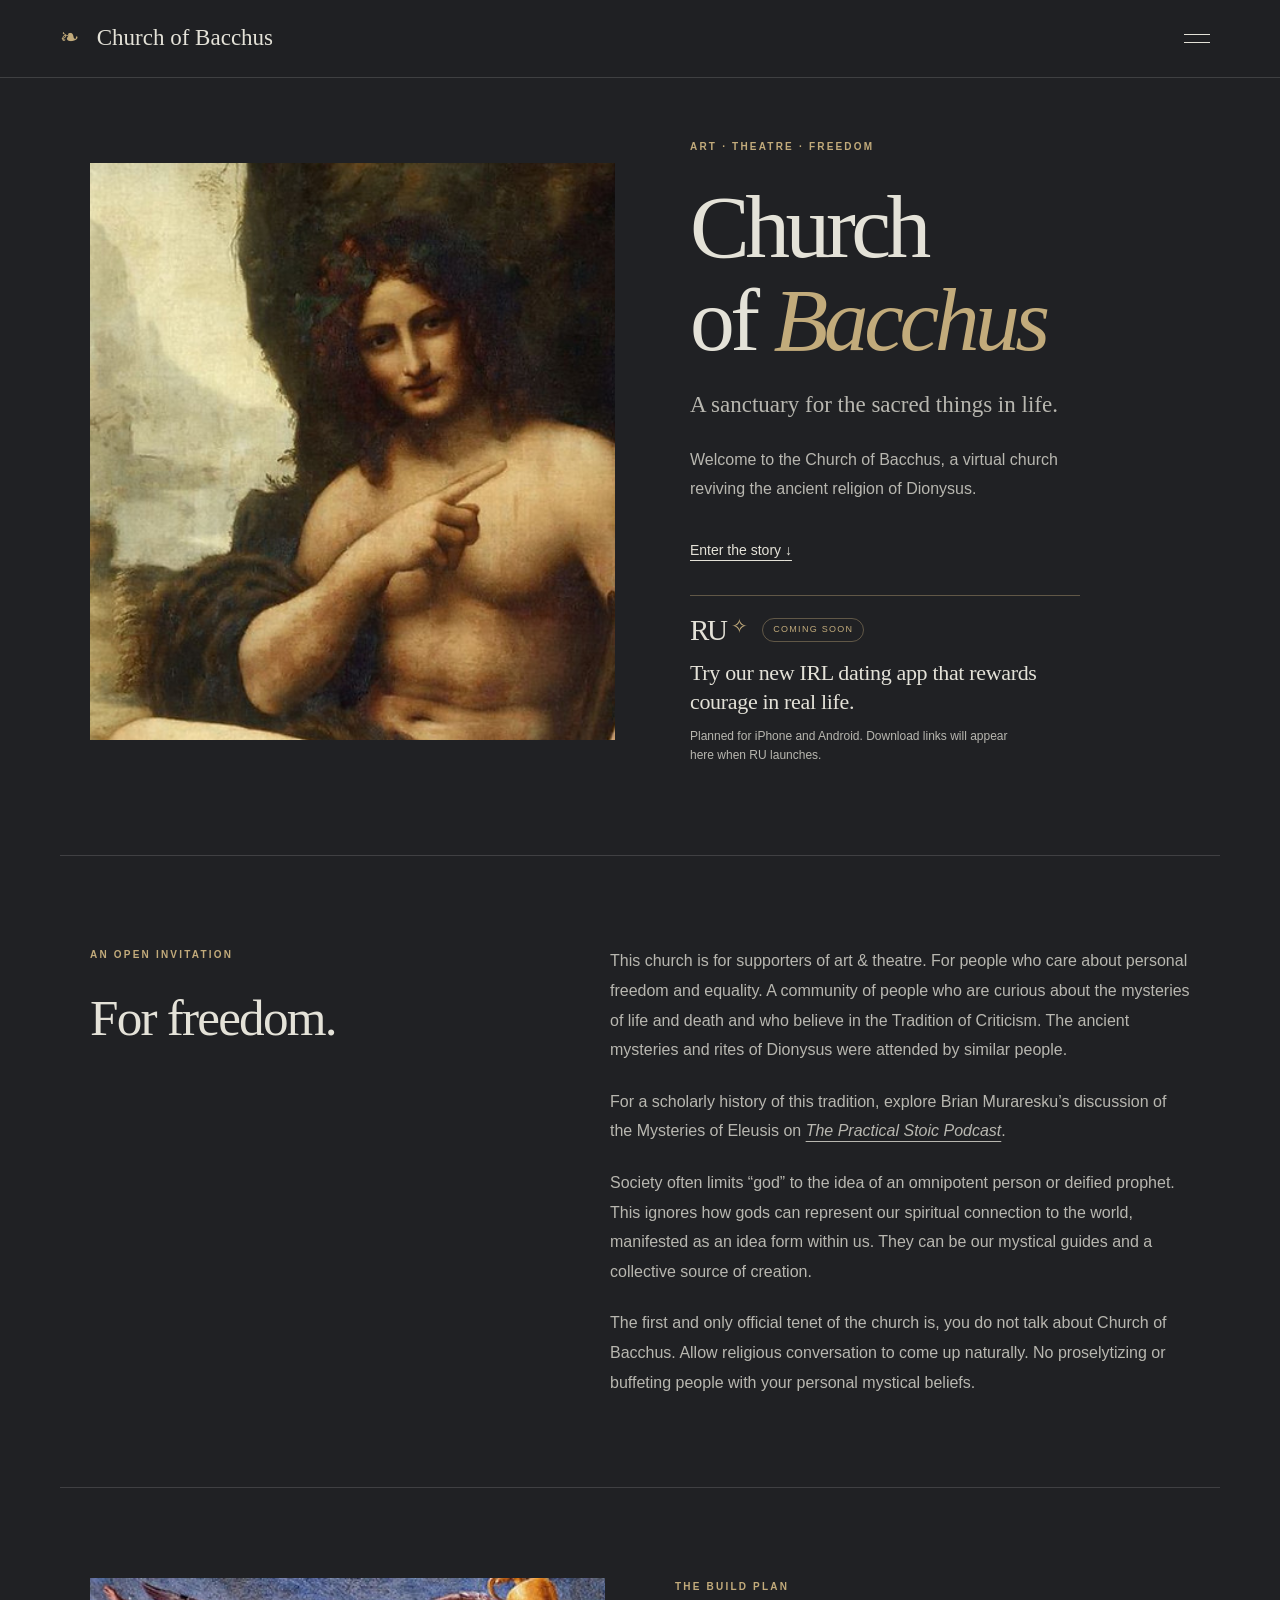
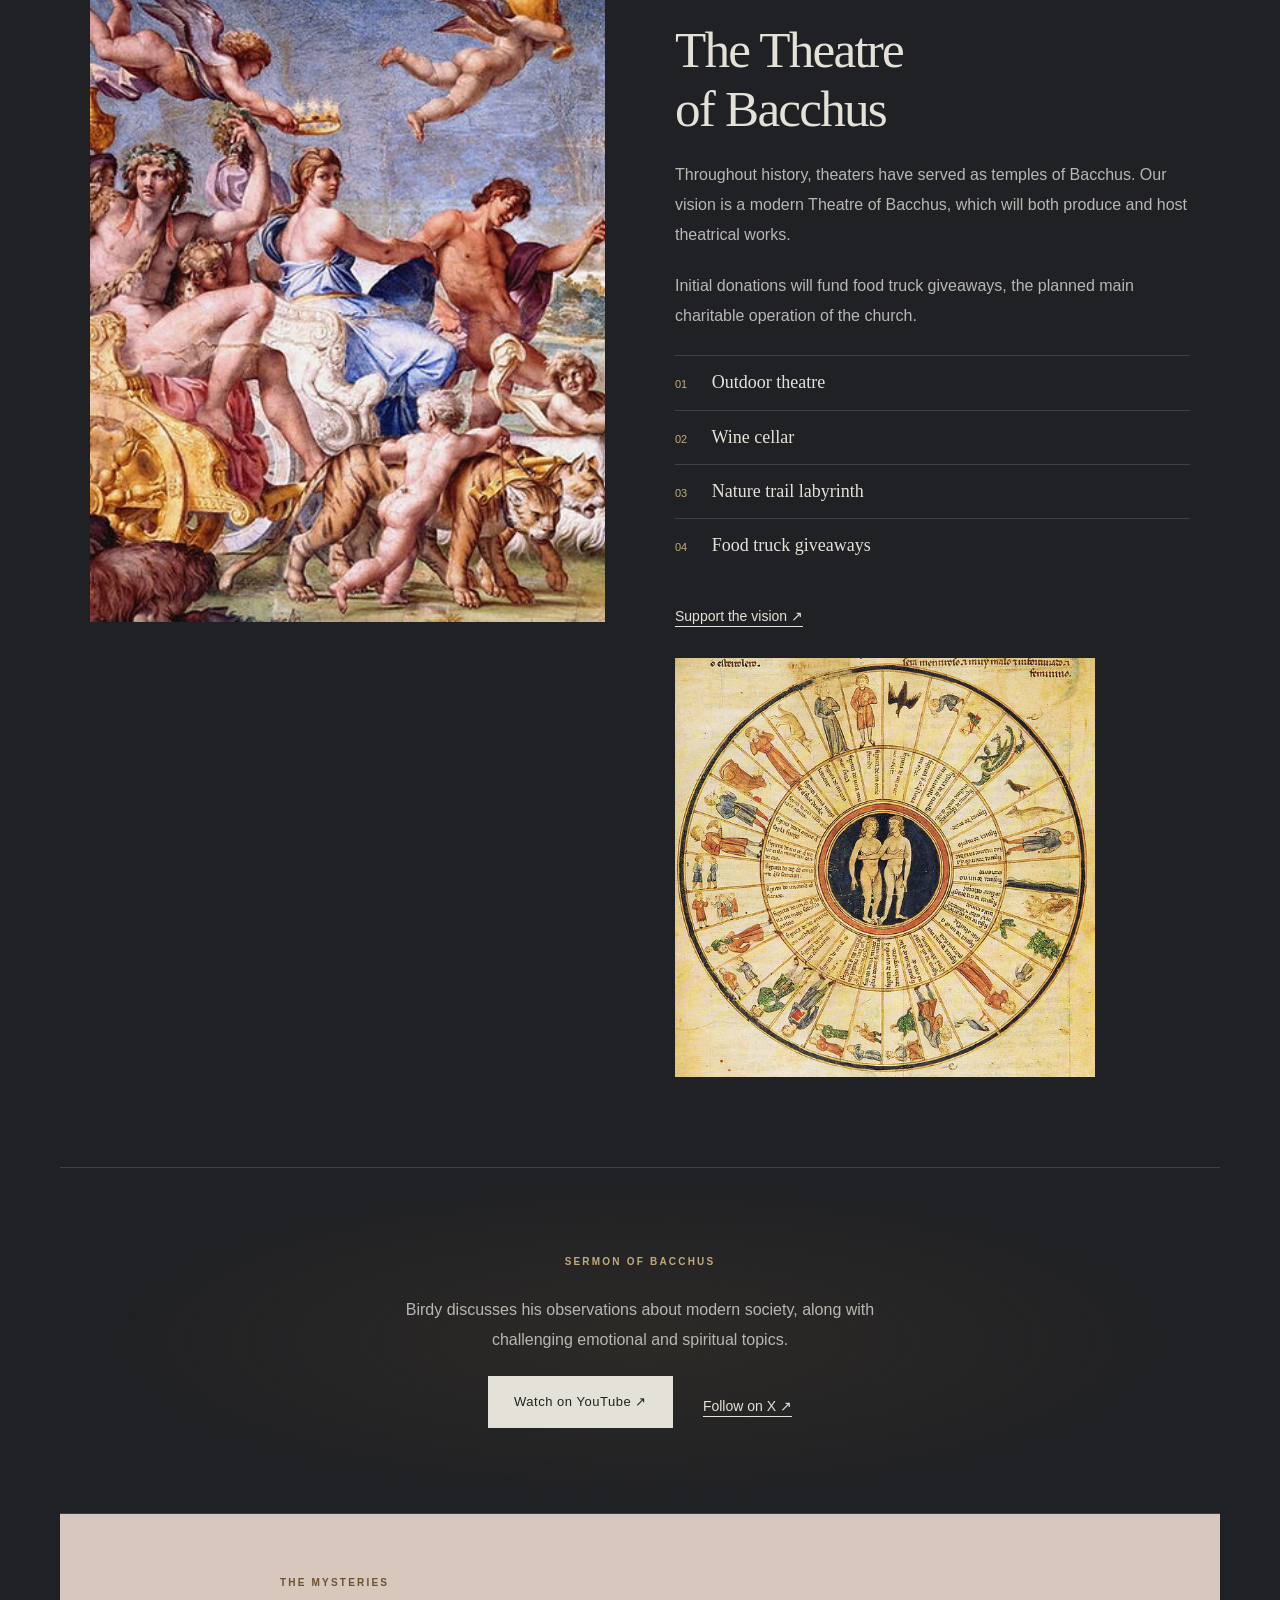
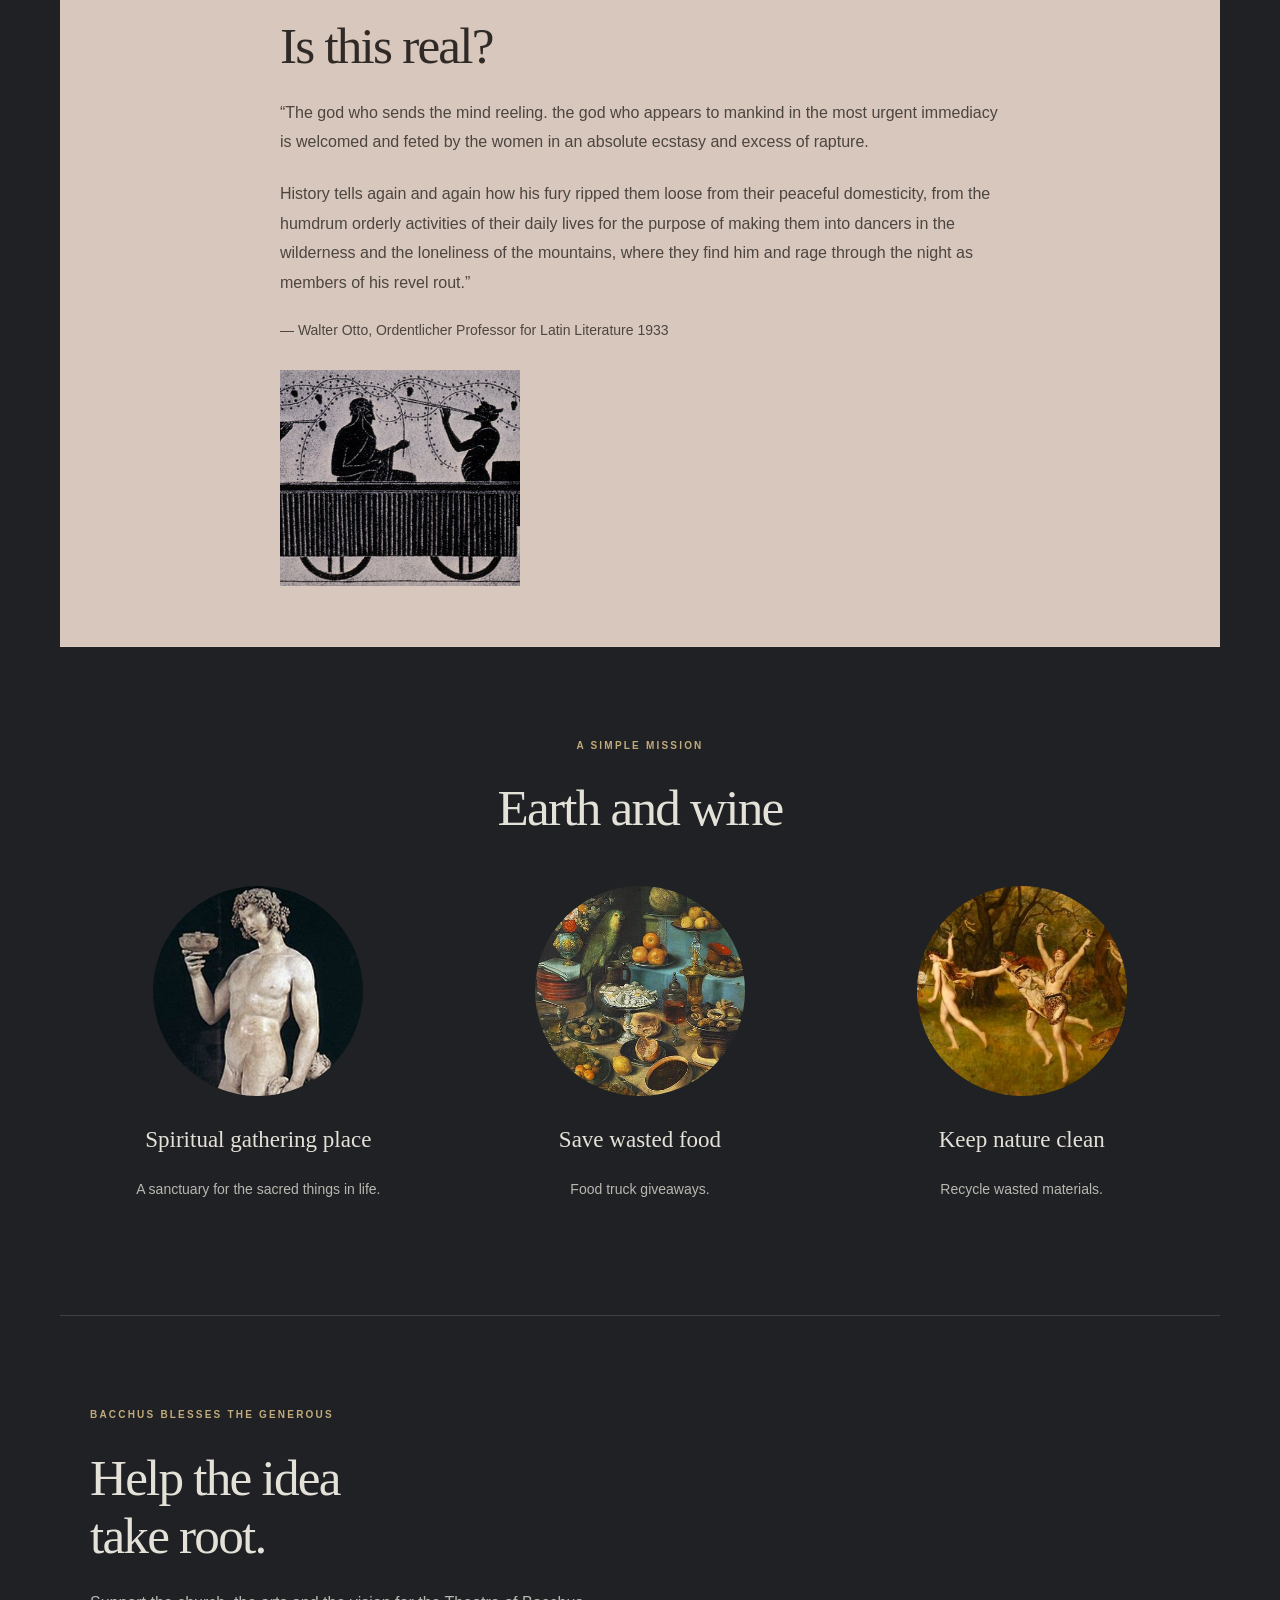
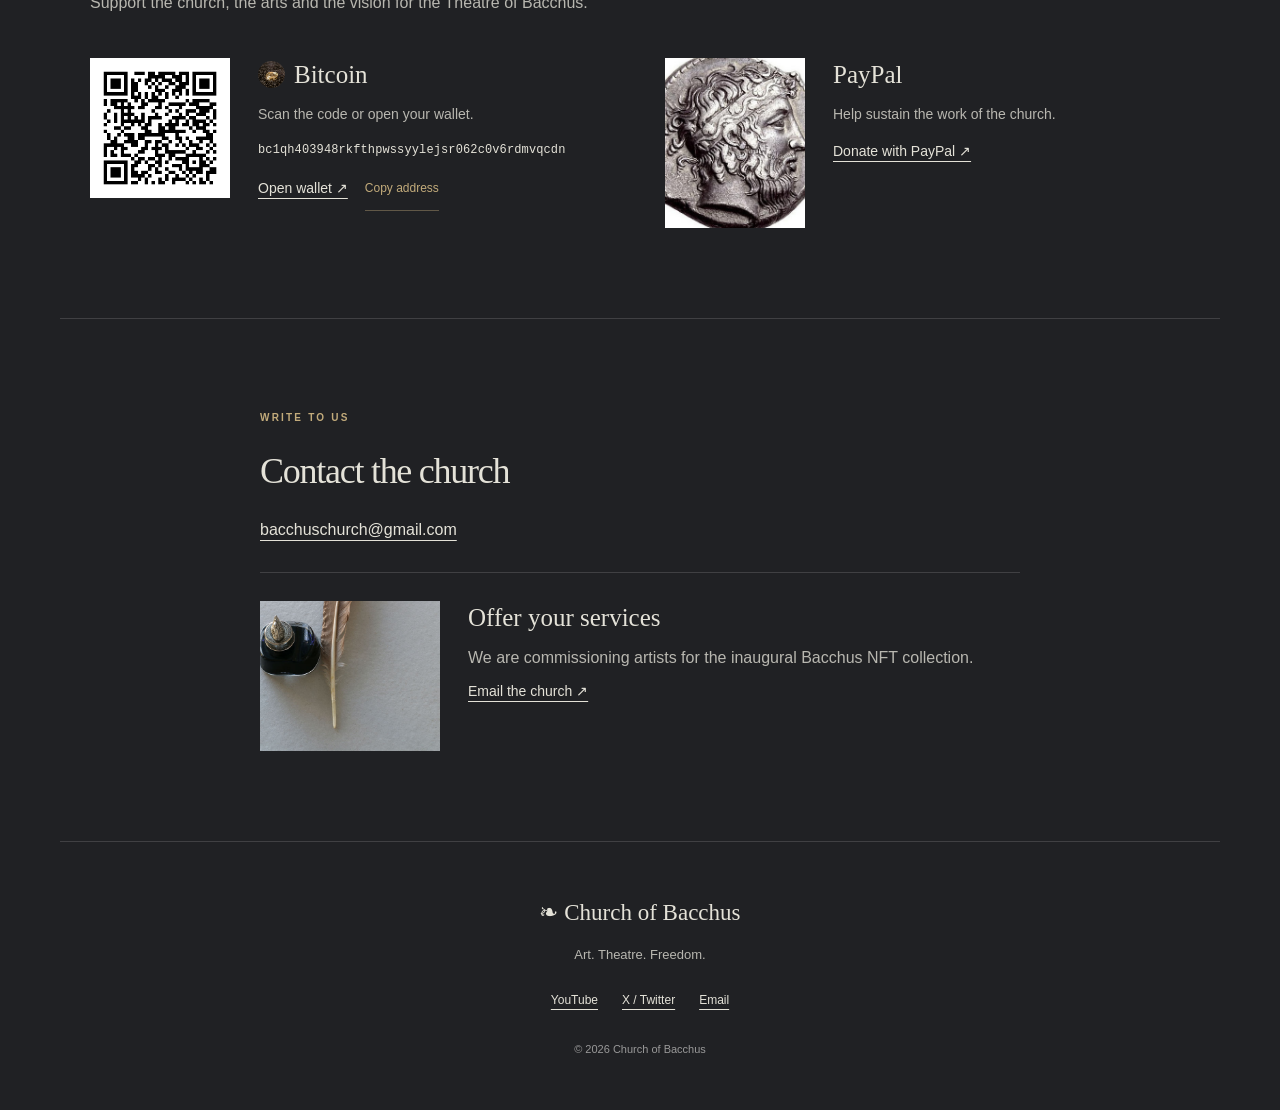
==== index.html @ 2eb6a035 "Update RU promotion to rewards courage in real life" ====
<!doctype html>
<html lang="en">
<head>
  <meta charset="utf-8"><meta name="viewport" content="width=device-width,initial-scale=1">
  <title>Church of Bacchus — Art, Theatre & Freedom</title>
  <meta name="description" content="A community for art, theatre, personal freedom and the mysteries of life. Discover the Church of Bacchus and the vision for the Theatre of Bacchus.">
  <meta name="theme-color" content="#202124">
  <meta property="og:title" content="Church of Bacchus"><meta property="og:description" content="Art. Theatre. Freedom. A sanctuary for the sacred things in life."><meta property="og:type" content="website">
  <link rel="icon" href="assets/coin.jpeg"><link rel="stylesheet" href="styles.css"><script src="script.js" defer></script>
</head>
<body>
<a class="skip" href="#main">Skip to content</a>
<header class="header"><a class="brand" href="#home"><span aria-hidden="true">❧</span> Church of Bacchus</a><button class="menu-button" aria-label="Open menu" aria-expanded="false" aria-controls="navigation"><span></span><span></span></button></header>
<nav id="navigation" aria-label="Main navigation" hidden><a href="#home">home</a><a href="#build-plan">build plan</a><a href="#youtube">youtube</a><a href="#ritual">ritual</a><a href="#mission">mission</a><a href="#donate">donate</a><a href="#contact">contact</a><div class="social"><a href="https://x.com/sermonofbacchus" aria-label="Sermon of Bacchus on X">X</a><a href="https://youtube.com/@sermonofbacchus">YouTube ↗</a></div></nav>
<main id="main">
<section class="hero section" id="home"><div class="hero-art"><img src="assets/bacchus.jpg" alt="Classical painting of Bacchus with a wreath of leaves" fetchpriority="high"></div><div class="hero-copy"><p class="eyebrow">ART · THEATRE · FREEDOM</p><h1>Church <br>of <em>Bacchus</em></h1><p class="lead">A sanctuary for the sacred things in life.</p><p>Welcome to the Church of Bacchus, a virtual church reviving the ancient religion of Dionysus.</p><a class="text-link" href="#about">Enter the story <span>↓</span></a><aside class="ru-promo" aria-labelledby="ru-promo-title"><div class="ru-promo-top"><span class="ru-wordmark" aria-label="RU">RU<span aria-hidden="true">✧</span></span><span class="coming-soon">Coming soon</span></div><h2 id="ru-promo-title">Try our new IRL dating app that rewards courage in real life.</h2><p>Planned for iPhone and Android. Download links will appear here when RU launches.</p></aside></div></section>
<section id="about" class="section about"><div><p class="eyebrow">AN OPEN INVITATION</p><h2>For freedom.</h2></div><div class="prose"><p>This church is for supporters of art &amp; theatre. For people who care about personal freedom and equality. A community of people who are curious about the mysteries of life and death and who believe in the Tradition of Criticism. The ancient mysteries and rites of Dionysus were attended by similar people.</p><p>For a scholarly history of this tradition, explore Brian Muraresku’s discussion of the Mysteries of Eleusis on <a href="https://youtu.be/Ov8BUQNZJfw?si=3sBy0MBwpSypxg9I"><em>The Practical Stoic Podcast</em></a>.</p><p>Society often limits “god” to the idea of an omnipotent person or deified prophet. This ignores how gods can represent our spiritual connection to the world, manifested as an idea form within us. They can be our mystical guides and a collective source of creation.</p><p>The first and only official tenet of the church is, you do not talk about Church of Bacchus. Allow religious conversation to come up naturally. No proselytizing or buffeting people with your personal mystical beliefs.</p></div></section>
<section id="build-plan" class="section theatre"><img src="assets/theatre.jpg" alt="Classical painting of a gathering of gods and celebrants" loading="lazy"><div><p class="eyebrow">THE BUILD PLAN</p><h2>The Theatre<br>of Bacchus</h2><p>Throughout history, theaters have served as temples of Bacchus. Our vision is a modern Theatre of Bacchus, which will both produce and host theatrical works.</p><p>Initial donations will fund food truck giveaways, the planned main charitable operation of the church.</p><ul class="plan-list"><li><span>01</span> Outdoor theatre</li><li><span>02</span> Wine cellar</li><li><span>03</span> Nature trail labyrinth</li><li><span>04</span> Food truck giveaways</li></ul><a class="text-link" href="#donate">Support the vision ↗</a><img class="zodiac" src="assets/zodiac.jpg" alt="Antique circular astrological chart with classical figures" loading="lazy"></div></section>
<section id="youtube" class="section sermon"><p class="eyebrow">SERMON OF BACCHUS</p><p>Birdy discusses his observations about modern society, along with challenging emotional and spiritual topics.</p><div class="actions"><a class="button" href="https://youtube.com/@sermonofbacchus">Watch on YouTube ↗</a><a class="text-link" href="https://x.com/sermonofbacchus">Follow on X ↗</a></div></section>
<section id="ritual" class="ritual section"><div><p class="eyebrow">THE MYSTERIES</p><h2>Is this real?</h2><figure class="otto-quote"><blockquote><p>“The god who sends the mind reeling. the god who appears to mankind in the most urgent immediacy is welcomed and feted by the women in an absolute ecstasy and excess of rapture.</p><p>History tells again and again how his fury ripped them loose from their peaceful domesticity, from the humdrum orderly activities of their daily lives for the purpose of making them into dancers in the wilderness and the loneliness of the mountains, where they find him and rage through the night as members of his revel rout.”</p></blockquote><figcaption>— Walter Otto, Ordentlicher Professor for Latin Literature 1933</figcaption></figure><img class="ritual-frieze" src="assets/ritual.jpg" alt="Ancient Greek illustration of figures and trailing vines" loading="lazy"></div></section>
<section id="mission" class="section mission"><p class="eyebrow">A SIMPLE MISSION</p><h2>Earth and wine</h2><div class="mission-grid"><article><img src="assets/statue.jpg" alt="Marble Bacchus holding a cup" loading="lazy"><h3>Spiritual gathering place</h3><p>A sanctuary for the sacred things in life.</p></article><article><img src="assets/feast.jpg" alt="Still life with fruit and a richly laid table" loading="lazy"><h3>Save wasted food</h3><p>Food truck giveaways.</p></article><article><img src="assets/nature.png" alt="Figures dancing among trees in a classical woodland painting" loading="lazy"><h3>Keep nature clean</h3><p>Recycle wasted materials.</p></article></div></section>
<section id="donate" class="section donate"><div class="donate-heading"><p class="eyebrow">BACCHUS BLESSES THE GENEROUS</p><h2>Help the idea<br>take root.</h2><p>Support the church, the arts and the vision for the Theatre of Bacchus.</p></div><div class="giving-grid"><article class="bitcoin-card"><img class="bitcoin-qr" src="assets/bitcoin-donation-qr.png" width="410" height="410" alt="Scan with a Bitcoin wallet to donate to the address shown alongside" loading="lazy"><div class="bitcoin-content"><h3><img class="bitcoin-coin" src="assets/bitcoin.jpg" alt="" loading="lazy">Bitcoin</h3><p>Scan the code or open your wallet.</p><code id="bitcoin-address" class="bitcoin-address" aria-label="Bitcoin donation address">bc1qh403948rkfthpwssyylejsr062c0v6rdmvqcdn</code><div class="bitcoin-actions"><a class="text-link" data-giving="bitcoin" href="bitcoin:bc1qh403948rkfthpwssyylejsr062c0v6rdmvqcdn">Open wallet ↗</a><button id="copy-bitcoin" class="copy-button" type="button" hidden>Copy address</button></div><p id="bitcoin-status" class="bitcoin-status" role="status" aria-live="polite"></p></div></article><article><img src="assets/coin.jpeg" alt="Ancient silver coin with a profile of Dionysus" loading="lazy"><h3>PayPal</h3><p>Help sustain the work of the church.</p><a class="text-link" data-giving="paypal" href="https://www.paypal.com/ncp/payment/AU6Y7SQSRUJJA">Donate with PayPal ↗</a></article></div></section>
<section id="contact" class="section contact"><div><p class="eyebrow">WRITE TO US</p><h2>Contact the church</h2><a href="mailto:bacchuschurch@gmail.com">bacchuschurch@gmail.com</a><aside class="artists"><img src="assets/quill.jpg" alt="A quill and inkwell on paper" loading="lazy"><div><h3>Offer your services</h3><p>We are commissioning artists for the inaugural Bacchus NFT collection.</p><a class="text-link" href="mailto:bacchuschurch@gmail.com?subject=Artist%20inquiry">Email the church ↗</a></div></aside></div></section>
</main><footer><a class="brand" href="#home">❧ Church of Bacchus</a><p>Art. Theatre. Freedom.</p><div><a href="https://youtube.com/@sermonofbacchus">YouTube</a><a href="https://x.com/sermonofbacchus">X / Twitter</a><a href="mailto:bacchuschurch@gmail.com">Email</a></div><small>© <span id="year">2026</span> Church of Bacchus</small></footer>
</body></html>
---- styles.css ----
:root{color-scheme:dark;--bg:#202124;--ink:#e4e2d8;--muted:#b8b7b0;--gold:#c2ab7b;--line:#ffffff24}*{box-sizing:border-box}html{scroll-behavior:smooth;scroll-padding-top:95px}body{margin:0;background:var(--bg);color:var(--ink);font-family:Arial,Helvetica,sans-serif;font-size:16px;line-height:1.85}h1,h2,h3,.brand,nav a{font-family:Georgia,'Times New Roman',serif;font-weight:400}h1,h2,h3,p{margin:0 0 22px}h1{font-size:clamp(58px,7vw,100px);line-height:1.04;letter-spacing:-.05em}h1 em{color:var(--gold);font-weight:400}h2{font-size:clamp(37px,4vw,58px);line-height:1.15;letter-spacing:-.035em}h3{font-size:25px;line-height:1.35}p{color:var(--muted)}a{color:inherit;text-underline-offset:5px}button,input,textarea{font:inherit}button,a{touch-action:manipulation}button{cursor:pointer}img{display:block;max-width:100%;height:auto}a:focus-visible,button:focus-visible,input:focus-visible,textarea:focus-visible{outline:2px solid var(--gold);outline-offset:6px}.skip{position:fixed;top:-100px;z-index:30;background:#fff;color:#111;padding:10px}.skip:focus{top:0}.header{position:sticky;top:0;z-index:20;display:flex;align-items:center;justify-content:space-between;background:#202124f5;border-bottom:1px solid var(--line);padding:17px max(24px,calc((100vw - 1160px)/2));gap:20px}.brand{font-size:23px;text-decoration:none;white-space:nowrap}.brand span{color:var(--gold);margin-right:12px}.menu-button{width:46px;height:42px;border:0;background:transparent;padding:10px}.menu-button span{display:block;height:1px;background:var(--ink);margin:7px 0;transition:transform .2s}.menu-button[aria-expanded=true] span:first-child{transform:translateY(4px) rotate(45deg)}.menu-button[aria-expanded=true] span:last-child{transform:translateY(-4px) rotate(-45deg)}nav{position:fixed;inset:77px 0 0;background:#202124;z-index:19;overflow:auto;text-align:center;padding:22px;display:flex;flex-direction:column;align-items:center;justify-content:center;gap:9px}nav[hidden]{display:none}nav>a{font-size:clamp(25px,4vh,38px);text-decoration:none}nav a:hover{color:var(--gold)}.social{display:flex;gap:30px;margin-top:24px}.social a{font:14px Arial}.section{max-width:1160px;margin:auto;padding:90px 30px;border-bottom:1px solid var(--line)}.hero{display:grid;grid-template-columns:1.05fr 1fr;align-items:center;gap:75px;padding-top:60px}.hero-art{position:relative}.hero-art img{width:100%;aspect-ratio:1/1.1;object-fit:cover;object-position:57% center}.eyebrow{font-size:10px;letter-spacing:.22em;font-weight:600;color:var(--gold);margin-bottom:24px}.hero-copy>p{max-width:370px}.lead{font-family:Georgia,serif;font-size:23px;line-height:1.5}.text-link{display:inline-block;font-size:14px;line-height:1.5;margin-top:8px;color:var(--ink)}.hero .text-link{margin-top:14px}.about{display:grid;grid-template-columns:.9fr 1.2fr;gap:85px}.prose p:last-child{margin-bottom:0}.theatre{display:grid;grid-template-columns:1fr 1fr;gap:70px;align-items:center}.theatre>img{width:100%;aspect-ratio:4/5;object-fit:cover}.plan-list{padding:0;list-style:none;margin:25px 0}.plan-list li{padding:10px 0;border-top:1px solid var(--line);font-family:Georgia,serif;font-size:18px}.plan-list span{font:11px Arial;color:var(--gold);margin-right:20px}.sermon{text-align:center;padding-block:85px;background:radial-gradient(ellipse at center,#38312988,transparent 65%)}.sermon>p:not(.eyebrow){max-width:520px;margin-inline:auto}.actions{display:flex;justify-content:center;align-items:center;gap:30px;flex-wrap:wrap}.button{display:inline-block;background:var(--ink);color:#202124;border:1px solid var(--ink);padding:13px 25px;text-decoration:none;font-size:13px;letter-spacing:.04em}.button:hover{background:var(--gold);border-color:var(--gold)}.ritual{display:grid;grid-template-columns:1fr 1fr;gap:75px;background:#d8c7bc;color:#302a27;padding:60px;align-items:center}.ritual p{color:#4c4540}.ritual .eyebrow{color:#6b5031}.zodiac{width:100%}.ritual-frieze{max-width:240px;width:70%;margin-top:28px;mix-blend-mode:multiply}.mission{text-align:center}.mission-grid{display:grid;grid-template-columns:repeat(3,1fr);gap:45px;margin-top:48px}.mission-grid img{width:210px;aspect-ratio:1;border-radius:50%;object-fit:cover;margin:0 auto 28px}.mission-grid h3{font-size:23px}.mission-grid p{font-size:14px}.donate-heading{max-width:600px}.giving-grid{display:grid;grid-template-columns:1fr 1fr;gap:50px;margin-top:40px}.giving-grid article{display:grid;grid-template-columns:140px 1fr;column-gap:28px;align-content:start}.giving-grid img{grid-row:1/5;width:140px;height:170px;object-fit:cover}.giving-grid h3{margin-bottom:10px}.giving-grid p{font-size:14px;margin-bottom:5px}.giving-grid a{justify-self:start}.artists{display:flex;gap:30px;padding-top:40px;margin-top:45px;border-top:1px solid var(--line)}.artists>span{font:60px Georgia;color:var(--gold)}.artists h3{margin-bottom:8px}.artists p{margin-bottom:0}.contact{display:grid;grid-template-columns:1fr 1fr;gap:80px}.contact img{width:100%;max-height:220px;object-fit:cover;margin-bottom:35px}.contact h2{font-size:36px}.contact a{overflow-wrap:anywhere}footer{text-align:center;padding:50px 24px}footer p{font-size:13px;margin-top:8px}footer div{display:flex;gap:24px;justify-content:center;font-size:12px}footer small{display:block;color:#999;font-size:11px;margin-top:28px}[hidden]{display:none!important}@media(max-width:760px){.section{padding:50px 24px}.hero,.about,.theatre,.ritual,.contact{grid-template-columns:1fr;gap:32px}.hero{padding-top:24px}.hero-art img{aspect-ratio:1.22;object-position:center}.hero-copy{text-align:center}.hero-copy>p{margin-inline:auto}.hero h1{font-size:57px}.hero h1 br{display:none}.hero .eyebrow{margin-bottom:18px}.brand{font-size:20px}.header{padding:12px 20px}nav{top:67px}.about{gap:12px}.theatre>img{aspect-ratio:1.3}.ritual .zodiac{max-width:450px;justify-self:center}.mission-grid{grid-template-columns:1fr;gap:30px}.mission-grid img{width:200px}.giving-grid{grid-template-columns:1fr;gap:35px}.giving-grid article{grid-template-columns:110px 1fr;gap:0 22px}.giving-grid img{width:110px;height:145px}.artists{gap:16px}.contact{gap:25px}.contact img{max-height:200px}.actions{gap:18px}.sermon h2{font-size:40px}}@media(prefers-reduced-motion:reduce){html{scroll-behavior:auto}*{transition:none!important}}
.ru-promo{max-width:390px;margin-top:30px;padding-top:20px;border-top:1px solid #c2ab7b66;text-align:left}.ru-promo-top{display:flex;align-items:center;gap:17px;margin-bottom:13px}.ru-wordmark{font:29px/1 Georgia,'Times New Roman',serif;letter-spacing:-.08em;color:var(--ink)}.ru-wordmark>span{font-size:20px;color:var(--gold);margin-left:5px;vertical-align:top}.coming-soon{font-size:9px;line-height:1.5;letter-spacing:.14em;text-transform:uppercase;color:var(--gold);border:1px solid #c2ab7b66;border-radius:20px;padding:4px 10px}.ru-promo h2{font-size:22px;line-height:1.35;letter-spacing:-.015em;margin-bottom:10px}.ru-promo p{font-size:12px;line-height:1.6;margin:0;max-width:330px}.bitcoin-card{min-width:0}.bitcoin-content{min-width:0}.giving-grid .bitcoin-qr{width:140px;height:140px;object-fit:contain;grid-row:auto;background:#fff}.bitcoin-content h3{display:flex;align-items:center;gap:9px}.giving-grid .bitcoin-coin{display:inline-block;width:27px;height:27px;object-fit:cover;border-radius:50%;grid-row:auto}.bitcoin-address{display:block;overflow-wrap:anywhere;user-select:all;font:12px/1.7 'Courier New',monospace;letter-spacing:.01em;color:var(--ink);margin:12px 0 7px}.bitcoin-actions{display:flex;align-items:center;flex-wrap:wrap;gap:5px 17px}.bitcoin-actions .text-link{margin:0;min-height:44px;display:inline-flex;align-items:center}.copy-button{background:none;border:0;border-bottom:1px solid #c2ab7b66;color:var(--gold);font-size:12px;line-height:1.5;padding:11px 0;min-height:44px}.copy-button:hover{color:var(--ink)}.giving-grid .bitcoin-status{font-size:12px;line-height:1.5;margin-top:8px}.bitcoin-status:empty{display:none}@media(max-width:760px){.ru-promo{margin:30px auto 0}.giving-grid .bitcoin-qr{width:110px;height:110px}.bitcoin-address{font-size:12px}.giving-grid .bitcoin-coin{width:25px;height:25px}}@media(max-width:360px){.giving-grid .bitcoin-card{grid-template-columns:95px minmax(0,1fr);column-gap:16px}.giving-grid .bitcoin-qr{width:95px;height:95px}.brand{font-size:18px}.header{gap:8px}.bitcoin-actions{gap:0 12px}}

/* Horoscope follows the theatre invitation; the mysteries retain a full-width reading column. */
.theatre{align-items:start}.theatre .zodiac{max-width:420px;margin-top:28px}.ritual{grid-template-columns:1fr}.ritual>div{max-width:720px;margin-inline:auto}
.otto-quote,.otto-quote blockquote{margin:0}.otto-quote figcaption{color:#4c4540;font-size:14px;line-height:1.6}

.contact{display:block}.contact>div{max-width:760px;margin-inline:auto}.contact .artists{display:grid;grid-template-columns:180px minmax(0,1fr);gap:28px;margin-top:28px;padding-top:28px}.contact .artists img{width:180px;height:150px;margin:0;object-fit:cover}@media(max-width:480px){.contact .artists{grid-template-columns:1fr;gap:20px}.contact .artists img{width:200px;height:150px}}
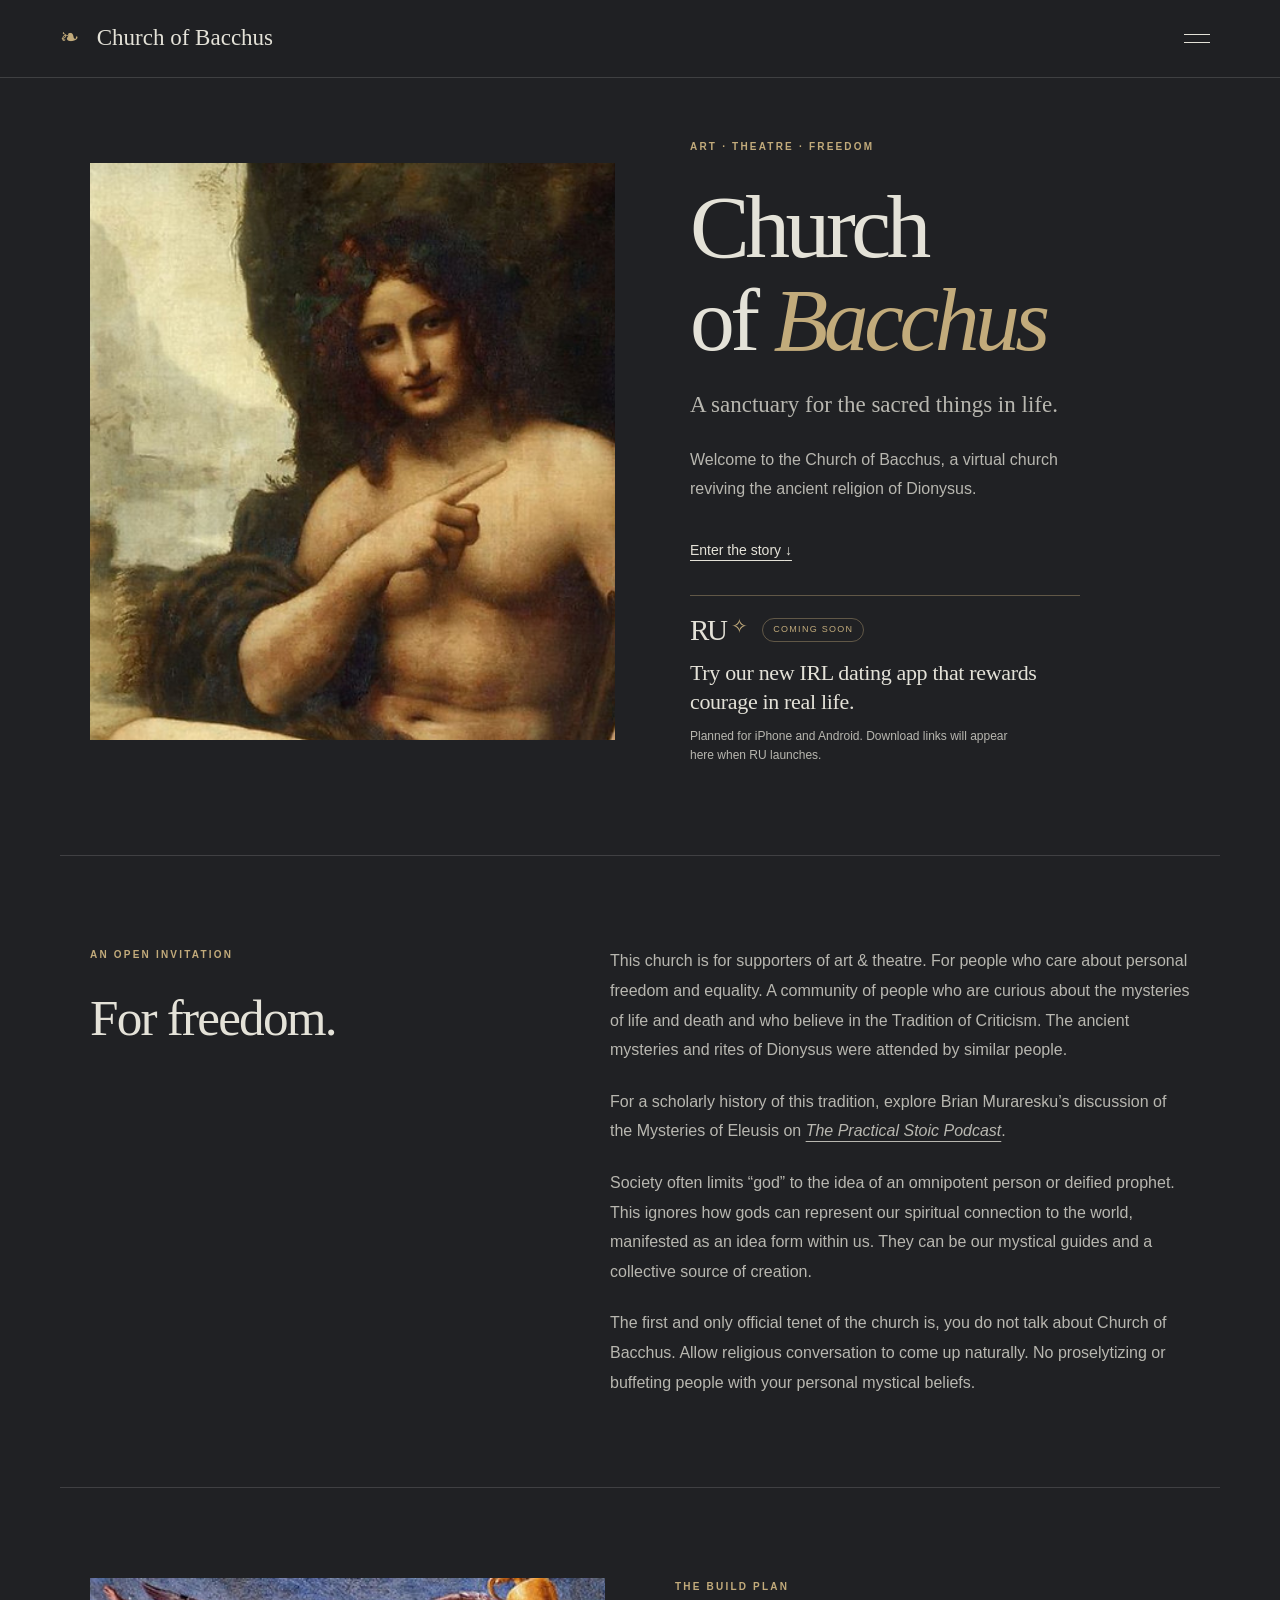
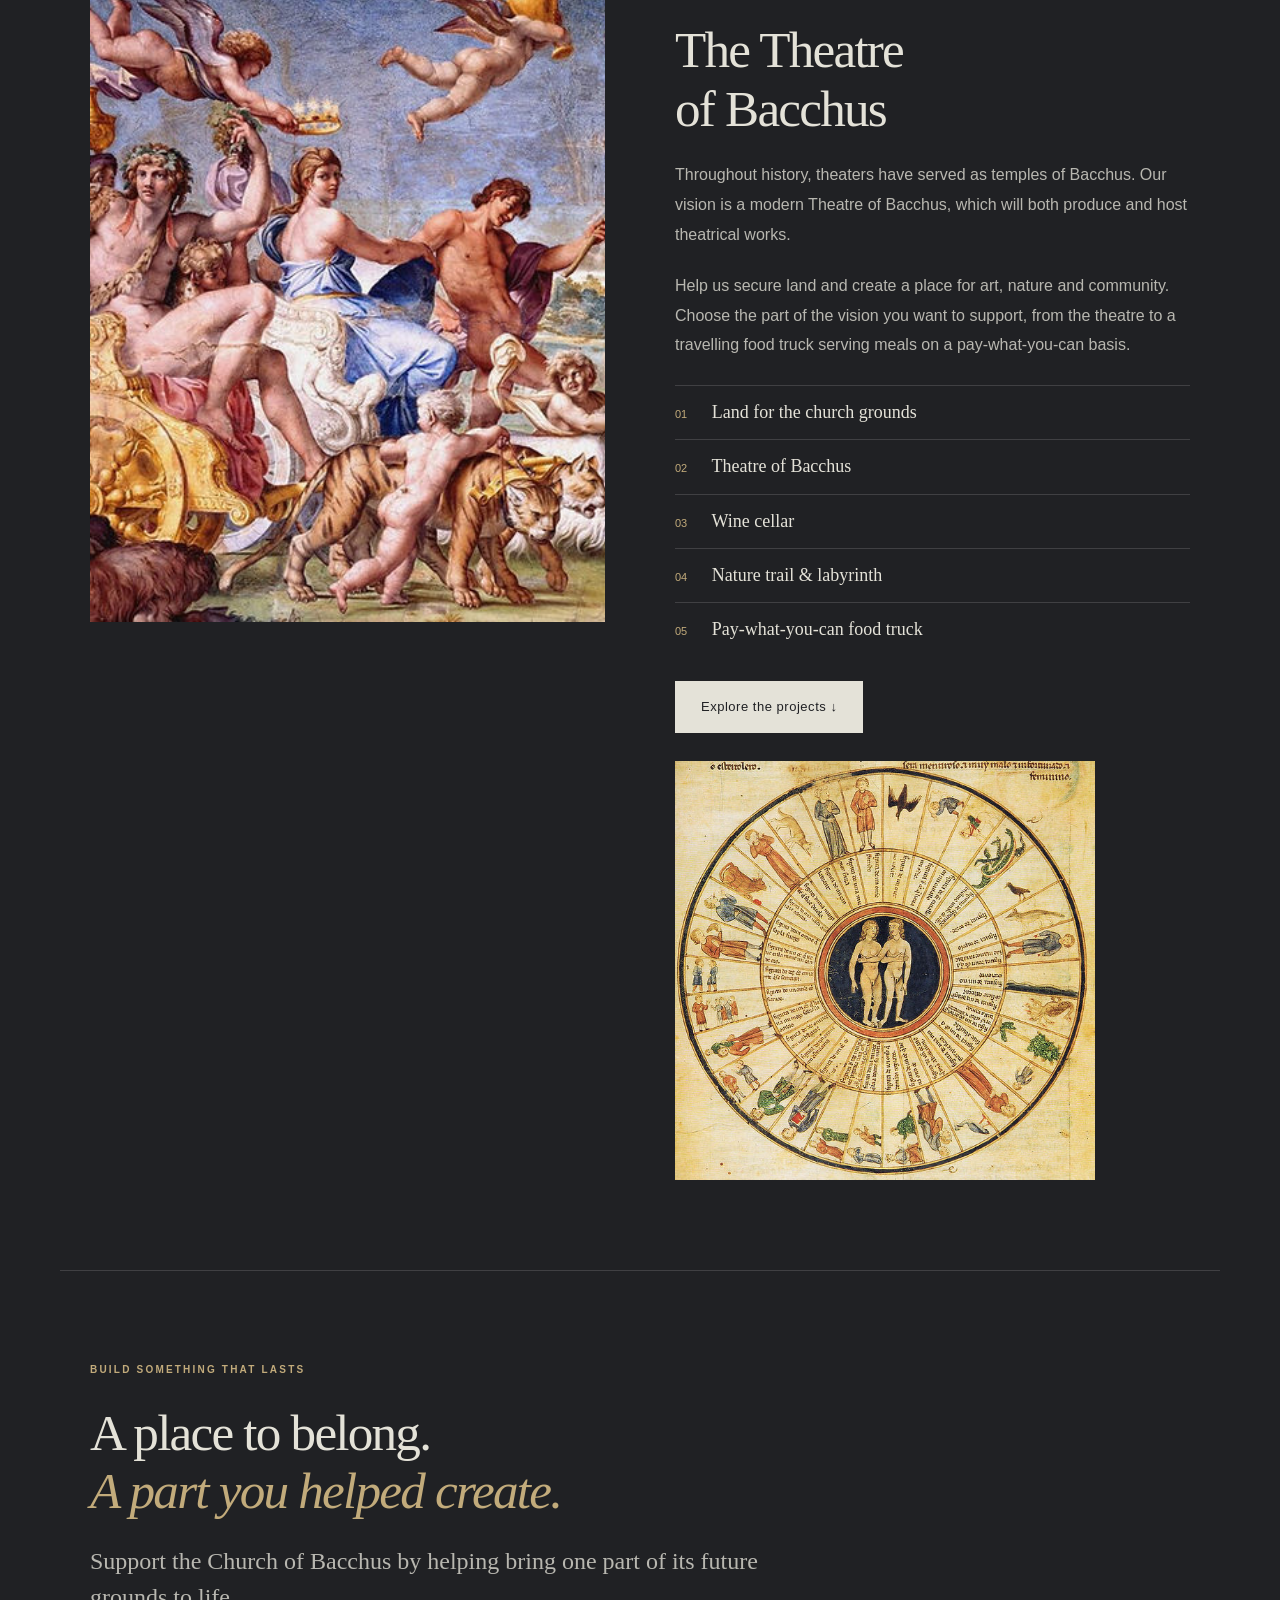
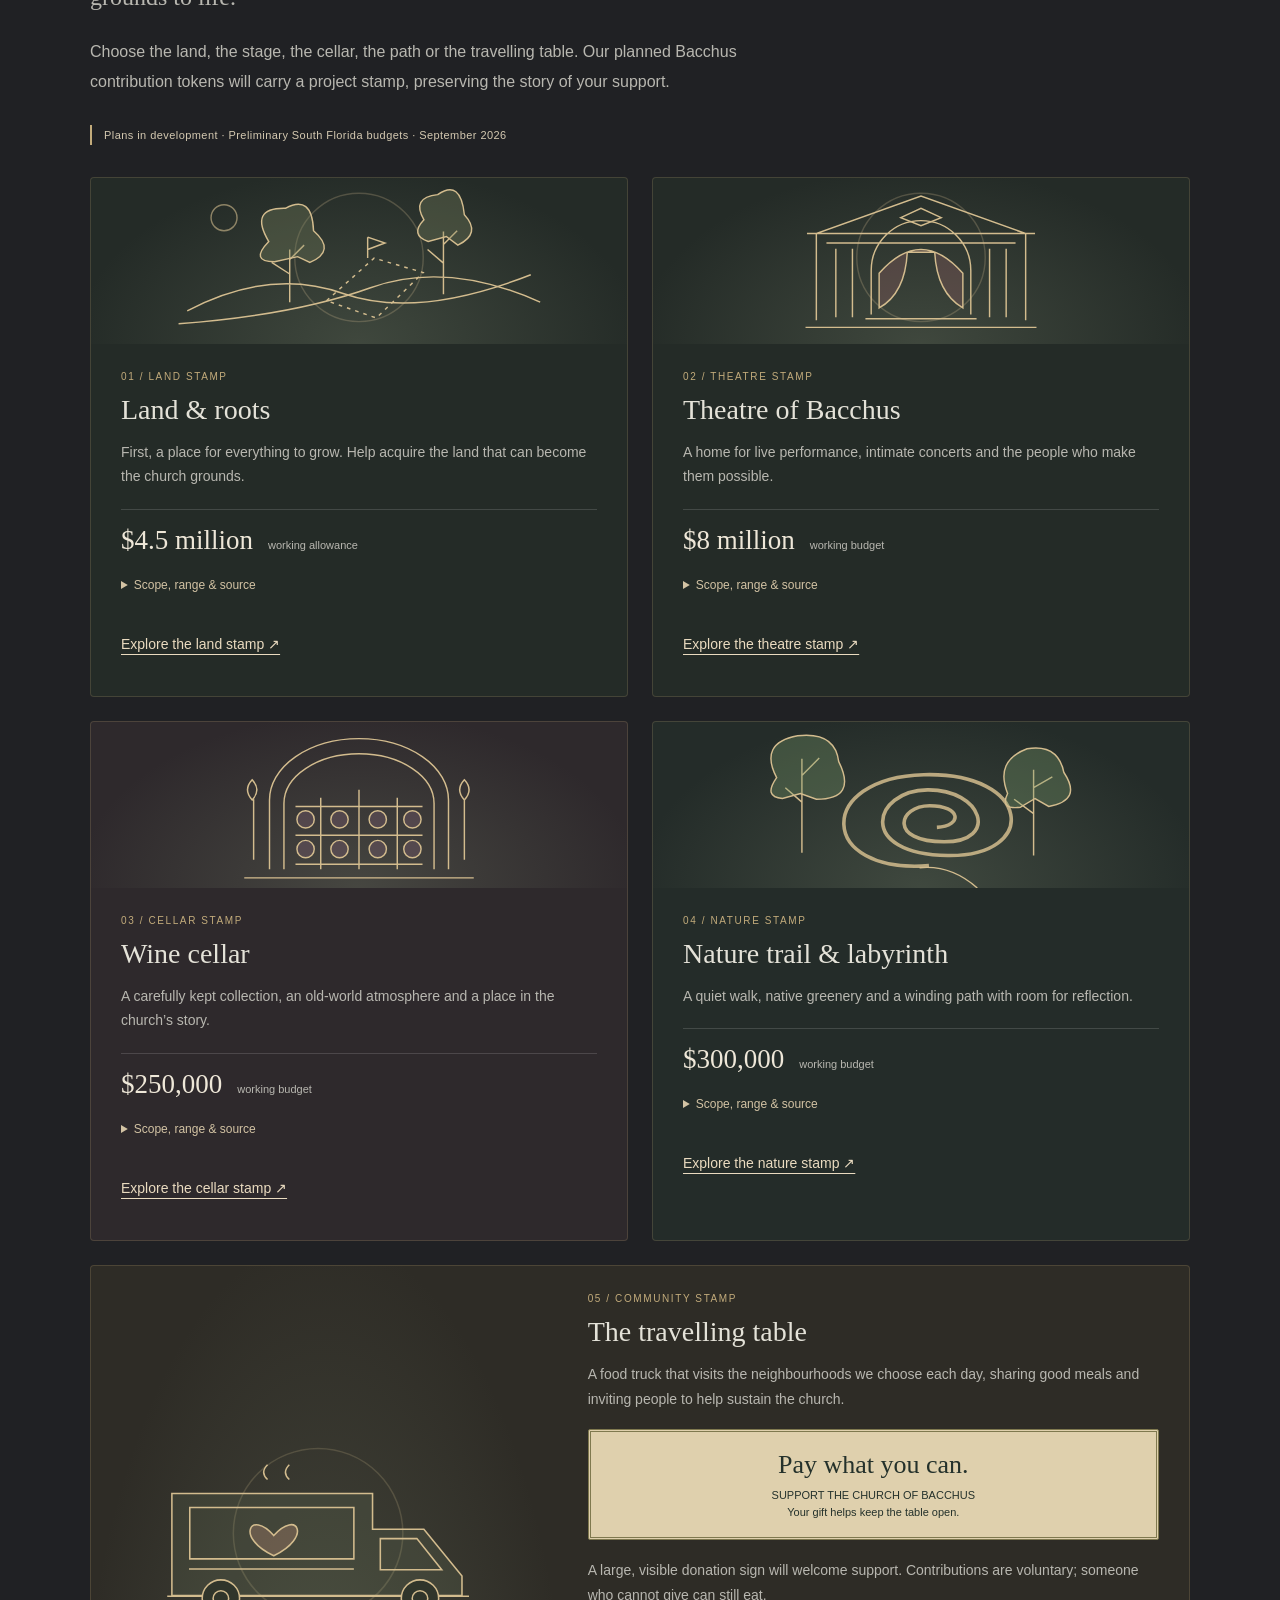
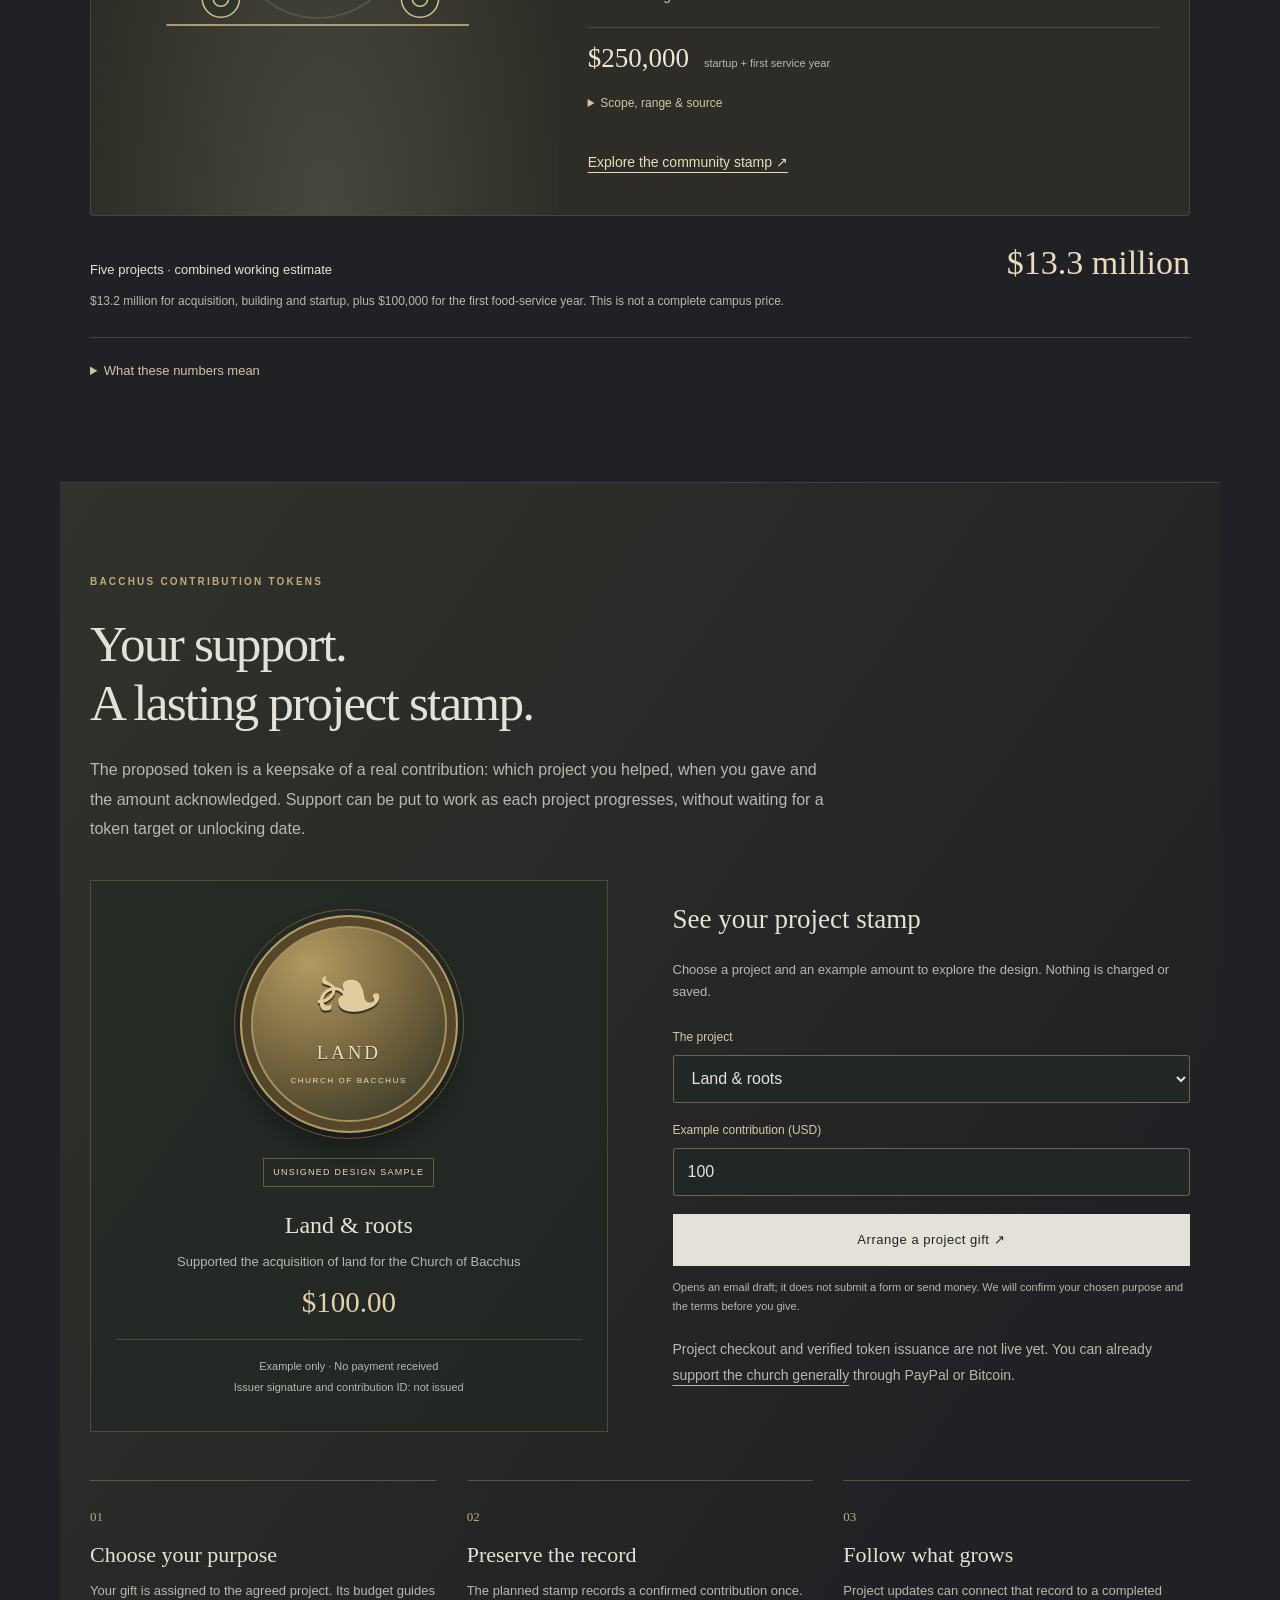
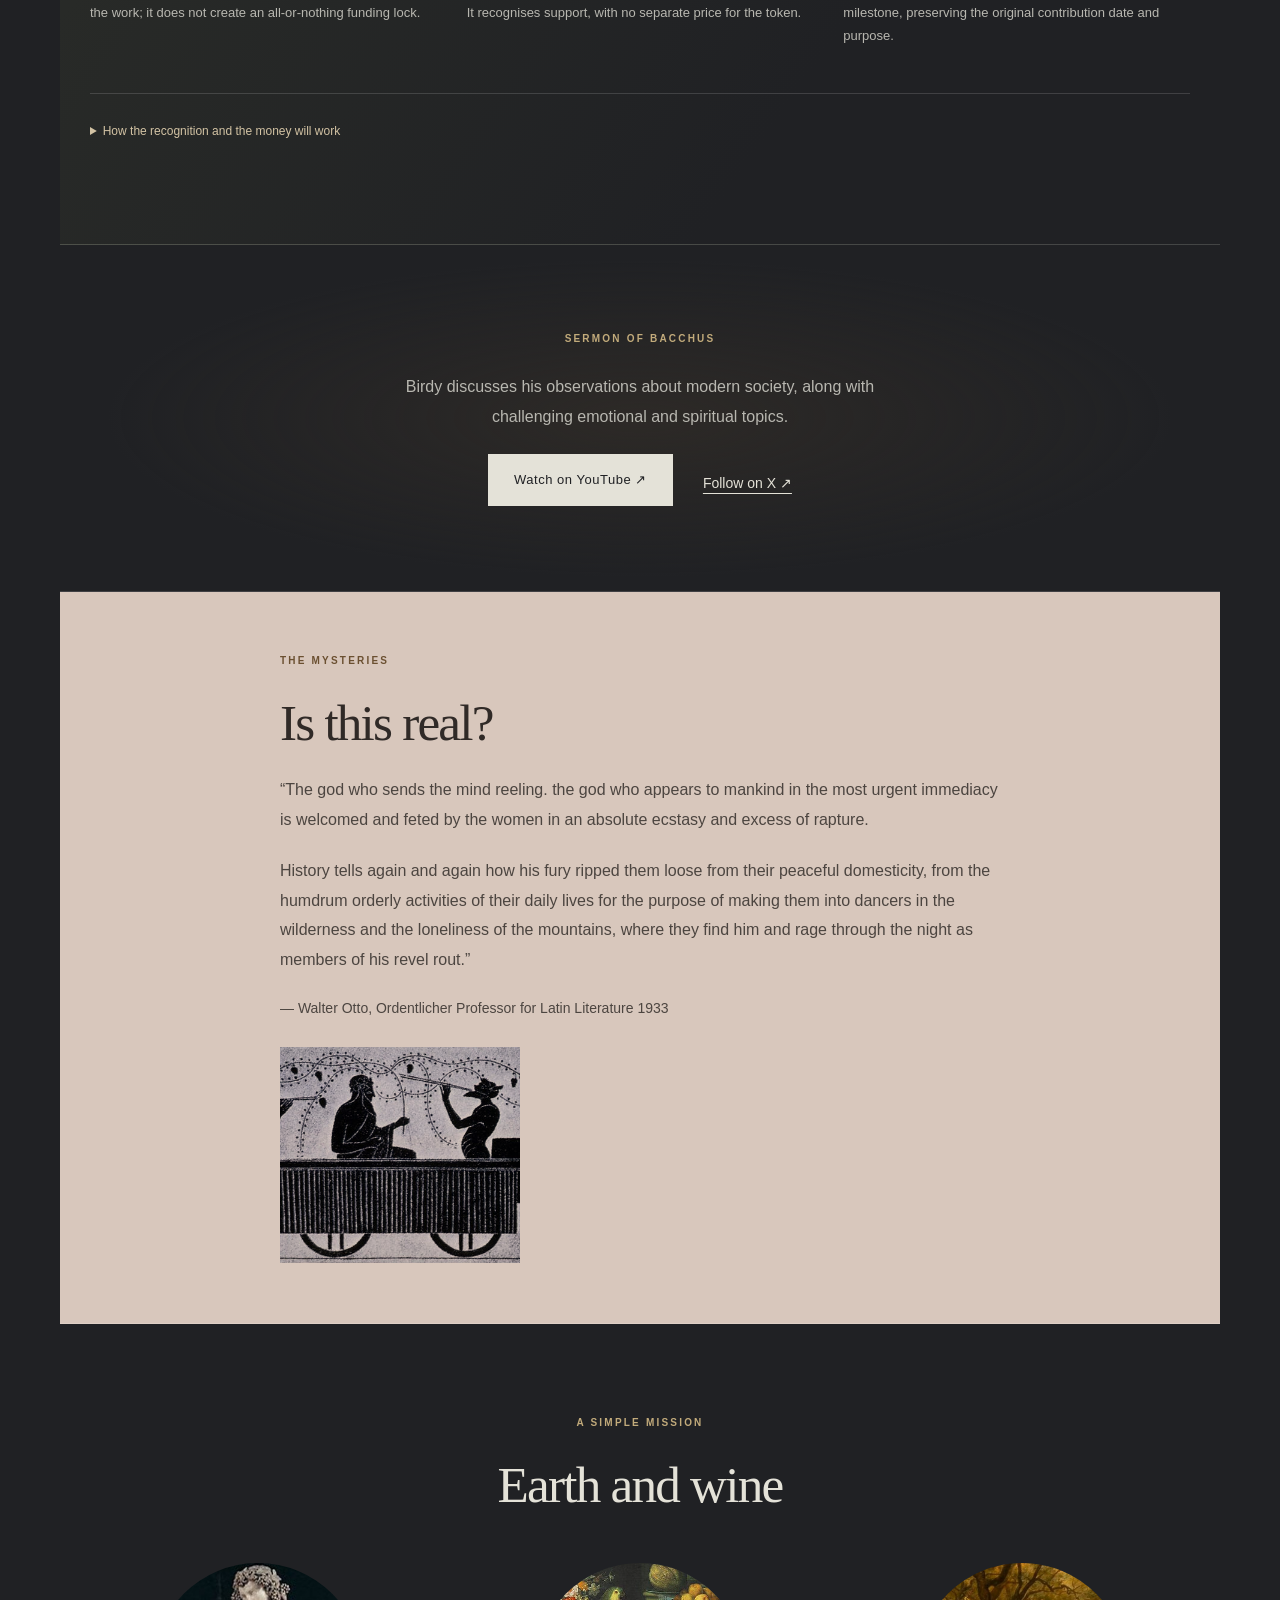
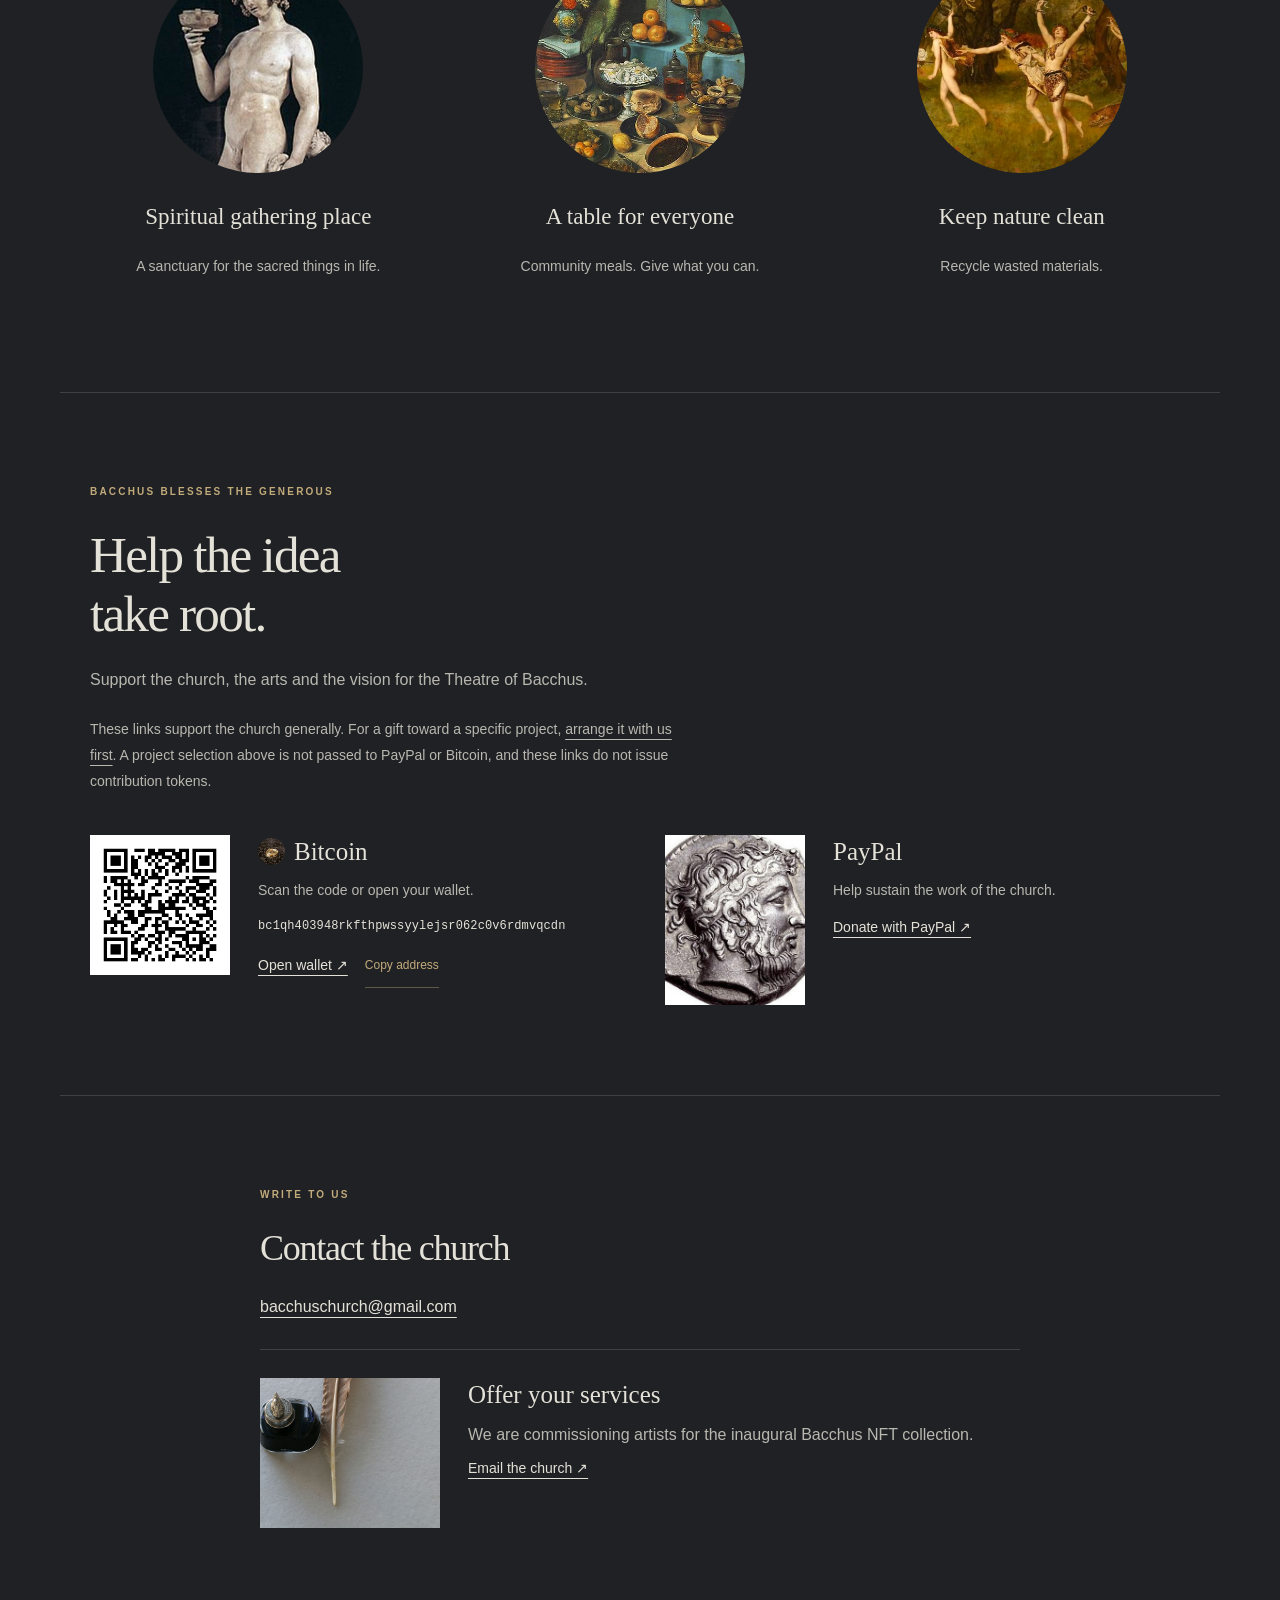
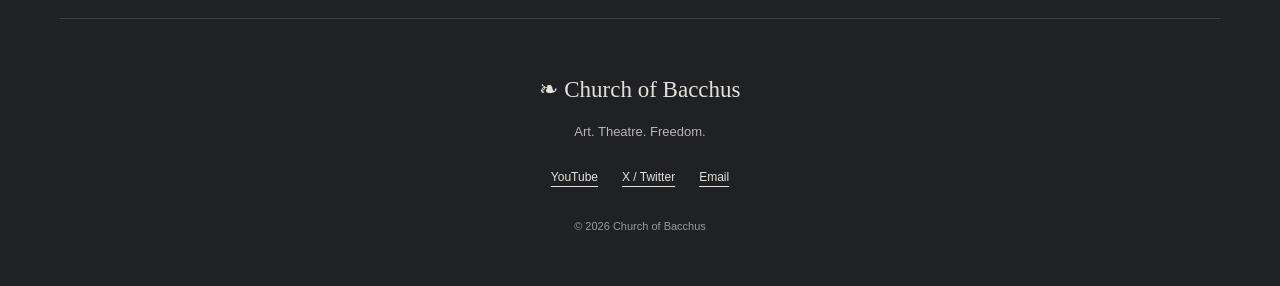
==== commit 4a2c5d38: "Publish designated grounds support and contribution stamp preview" ====
--- a/index.html
+++ b/index.html
@@ -6,21 +6,60 @@
   <meta name="description" content="A community for art, theatre, personal freedom and the mysteries of life. Discover the Church of Bacchus and the vision for the Theatre of Bacchus.">
   <meta name="theme-color" content="#202124">
   <meta property="og:title" content="Church of Bacchus"><meta property="og:description" content="Art. Theatre. Freedom. A sanctuary for the sacred things in life."><meta property="og:type" content="website">
-  <link rel="icon" href="assets/coin.jpeg"><link rel="stylesheet" href="styles.css"><script src="script.js" defer></script>
+  <link rel="icon" href="assets/coin.jpeg"><link rel="stylesheet" href="styles.css"><link rel="stylesheet" href="grounds.css"><script type="module" src="grounds.js"></script><script src="script.js" defer></script>
 </head>
 <body>
 <a class="skip" href="#main">Skip to content</a>
 <header class="header"><a class="brand" href="#home"><span aria-hidden="true">❧</span> Church of Bacchus</a><button class="menu-button" aria-label="Open menu" aria-expanded="false" aria-controls="navigation"><span></span><span></span></button></header>
-<nav id="navigation" aria-label="Main navigation" hidden><a href="#home">home</a><a href="#build-plan">build plan</a><a href="#youtube">youtube</a><a href="#ritual">ritual</a><a href="#mission">mission</a><a href="#donate">donate</a><a href="#contact">contact</a><div class="social"><a href="https://x.com/sermonofbacchus" aria-label="Sermon of Bacchus on X">X</a><a href="https://youtube.com/@sermonofbacchus">YouTube ↗</a></div></nav>
+<nav id="navigation" aria-label="Main navigation" hidden><a href="#home">home</a><a href="#build-plan">build plan</a><a href="#grounds">build with us</a><a href="#youtube">youtube</a><a href="#ritual">ritual</a><a href="#mission">mission</a><a href="#donate">donate</a><a href="#contact">contact</a><div class="social"><a href="https://x.com/sermonofbacchus" aria-label="Sermon of Bacchus on X">X</a><a href="https://youtube.com/@sermonofbacchus">YouTube ↗</a></div></nav>
 <main id="main">
 <section class="hero section" id="home"><div class="hero-art"><img src="assets/bacchus.jpg" alt="Classical painting of Bacchus with a wreath of leaves" fetchpriority="high"></div><div class="hero-copy"><p class="eyebrow">ART · THEATRE · FREEDOM</p><h1>Church <br>of <em>Bacchus</em></h1><p class="lead">A sanctuary for the sacred things in life.</p><p>Welcome to the Church of Bacchus, a virtual church reviving the ancient religion of Dionysus.</p><a class="text-link" href="#about">Enter the story <span>↓</span></a><aside class="ru-promo" aria-labelledby="ru-promo-title"><div class="ru-promo-top"><span class="ru-wordmark" aria-label="RU">RU<span aria-hidden="true">✧</span></span><span class="coming-soon">Coming soon</span></div><h2 id="ru-promo-title">Try our new IRL dating app that rewards courage in real life.</h2><p>Planned for iPhone and Android. Download links will appear here when RU launches.</p></aside></div></section>
 <section id="about" class="section about"><div><p class="eyebrow">AN OPEN INVITATION</p><h2>For freedom.</h2></div><div class="prose"><p>This church is for supporters of art &amp; theatre. For people who care about personal freedom and equality. A community of people who are curious about the mysteries of life and death and who believe in the Tradition of Criticism. The ancient mysteries and rites of Dionysus were attended by similar people.</p><p>For a scholarly history of this tradition, explore Brian Muraresku’s discussion of the Mysteries of Eleusis on <a href="https://youtu.be/Ov8BUQNZJfw?si=3sBy0MBwpSypxg9I"><em>The Practical Stoic Podcast</em></a>.</p><p>Society often limits “god” to the idea of an omnipotent person or deified prophet. This ignores how gods can represent our spiritual connection to the world, manifested as an idea form within us. They can be our mystical guides and a collective source of creation.</p><p>The first and only official tenet of the church is, you do not talk about Church of Bacchus. Allow religious conversation to come up naturally. No proselytizing or buffeting people with your personal mystical beliefs.</p></div></section>
-<section id="build-plan" class="section theatre"><img src="assets/theatre.jpg" alt="Classical painting of a gathering of gods and celebrants" loading="lazy"><div><p class="eyebrow">THE BUILD PLAN</p><h2>The Theatre<br>of Bacchus</h2><p>Throughout history, theaters have served as temples of Bacchus. Our vision is a modern Theatre of Bacchus, which will both produce and host theatrical works.</p><p>Initial donations will fund food truck giveaways, the planned main charitable operation of the church.</p><ul class="plan-list"><li><span>01</span> Outdoor theatre</li><li><span>02</span> Wine cellar</li><li><span>03</span> Nature trail labyrinth</li><li><span>04</span> Food truck giveaways</li></ul><a class="text-link" href="#donate">Support the vision ↗</a><img class="zodiac" src="assets/zodiac.jpg" alt="Antique circular astrological chart with classical figures" loading="lazy"></div></section>
+<section id="build-plan" class="section theatre"><img src="assets/theatre.jpg" alt="Classical painting of a gathering of gods and celebrants" loading="lazy"><div><p class="eyebrow">THE BUILD PLAN</p><h2>The Theatre<br>of Bacchus</h2><p>Throughout history, theaters have served as temples of Bacchus. Our vision is a modern Theatre of Bacchus, which will both produce and host theatrical works.</p><p>Help us secure land and create a place for art, nature and community. Choose the part of the vision you want to support, from the theatre to a travelling food truck serving meals on a pay-what-you-can basis.</p><ul class="plan-list"><li><span>01</span> Land for the church grounds</li><li><span>02</span> Theatre of Bacchus</li><li><span>03</span> Wine cellar</li><li><span>04</span> Nature trail &amp; labyrinth</li><li><span>05</span> Pay-what-you-can food truck</li></ul><a class="button" href="#grounds">Explore the projects ↓</a><img class="zodiac" src="assets/zodiac.jpg" alt="Antique circular astrological chart with classical figures" loading="lazy"></div></section>
+
+<section id="grounds" class="section grounds" aria-labelledby="grounds-title">
+  <div class="grounds-intro"><p class="eyebrow">BUILD SOMETHING THAT LASTS</p><h2 id="grounds-title">A place to belong.<br><em>A part you helped create.</em></h2><p class="lead">Support the Church of Bacchus by helping bring one part of its future grounds to life.</p><p>Choose the land, the stage, the cellar, the path or the travelling table. Our planned Bacchus contribution tokens will carry a project stamp, preserving the story of your support.</p></div>
+  <p class="grounds-status">Plans in development · Preliminary South Florida budgets · September 2026</p>
+  <div class="grounds-grid">
+    <article class="ground-card" id="project-land">
+      <div class="ground-art" aria-hidden="true"><svg viewBox="0 0 600 230" fill="none" stroke="currentColor" stroke-width="2"><circle cx="300" cy="110" r="89" opacity=".25"/><path d="M62 184q114-60 216-24t260-26M50 202q160-12 266-50t235 20M204 172v-73m0 34-25-16m25-4 20-20M417 161V74m0 44-22-19m22-7 19-19"/><path d="M175 88q-28-47 23-46 37-20 39 31 32 28-5 44l-17-8-32 7q-35 0-8-28ZM390 58q-18-31 19-35 32-22 37 28 24 26-9 42l-16-12-25 7q-26-9-6-30Z" fill="#78805d55"/><path d="M255 170l66-59 68 20-65 63Z" stroke-dasharray="5 7"/><path d="M312 111v-29m0 0 24 8-24 9"/><circle cx="113" cy="55" r="18" opacity=".6"/></svg></div>
+      <div class="ground-body"><span class="ground-number">01 / LAND STAMP</span><h3>Land &amp; roots</h3><p>First, a place for everything to grow. Help acquire the land that can become the church grounds.</p><div class="ground-budget"><strong>$4.5 million</strong><span>working allowance</span></div><details><summary>Scope, range &amp; source</summary><p>Explore approximately 8–12 gross acres in South Florida. Preliminary acquisition range: $2.1–8 million. The working allowance includes $4.2 million for land, $80,000 for investigations, $120,000 for closing and legal costs, and $100,000 contingency.</p><p>No parcel is selected or owned. Usable acreage, permitted assembly use, flood and wetland conditions, road access and utilities determine suitability. Site construction is separate.</p><p>Informed by <a href="https://www.miamirealtors.com/2026/05/08/wealth-and-population-growth-push-south-florida-land-sales-to-six-year-high/">MIAMI REALTORS’ land-market research</a> and a <a href="https://www.coldwellbanker.com/fl/davie/3450-sw-130th-ave/lid-P00800000Gq8GlX6HxCH1yNF9X0xbEvEJsuzFolm">near-10-acre Davie sale</a> that included improvements. This is a planning allowance, not a valuation or purchase offer.</p></details><a class="text-link" data-project-choice="land" href="#contribution">Explore the land stamp ↗</a></div>
+    </article>
+    <article class="ground-card" id="project-theater">
+      <div class="ground-art" aria-hidden="true"><svg viewBox="0 0 600 230" fill="none" stroke="currentColor" stroke-width="2"><circle cx="300" cy="110" r="89" opacity=".25"/><path d="M155 197V77L300 25l145 52v120M142 77h316M169 90h262M140 207h320M182 193V98m23 0v95m190 0V98m23 0v95M231 189v-61a69 69 0 0 1 138 0v61"/><path d="M242 180v-48q58-66 116 0v48q-36-21-39-77h-38q-3 57-39 77Z" fill="#93606455"/><path d="M223 195h154m-105-140 28-13 28 13-28 11Z"/></svg></div>
+      <div class="ground-body"><span class="ground-number">02 / THEATRE STAMP</span><h3>Theatre of Bacchus</h3><p>A home for live performance, intimate concerts and the people who make them possible.</p><div class="ground-budget"><strong>$8 million</strong><span>working budget</span></div><details><summary>Scope, range &amp; source</summary><p>Preliminary range: $6–11 million for a flexible 150–200-seat indoor theatre of roughly 8,000–12,000 square feet. Includes building, acoustics, sound, lighting, seating, design and contingency.</p><p>Land is counted in the land project only. Major shared site works and ongoing performances are additional. This indoor concept is a budgeting assumption; drawings will refine the design.</p><p>Based on a <a href="https://estimatorflorida.com/how-much-does-it-cost-to-build-a-performing-arts-theater/">Florida theatre cost guide</a> and the <a href="https://www.ohla-usa.com/projects/rollins-college-tiedtke-theatre-dance-centre">Tiedtke Theatre project comparison</a>, not a contractor quote.</p></details><a class="text-link" data-project-choice="theater" href="#contribution">Explore the theatre stamp ↗</a></div>
+    </article>
+    <article class="ground-card" id="project-cellar">
+      <div class="ground-art" aria-hidden="true"><svg viewBox="0 0 600 230" fill="none" stroke="currentColor" stroke-width="2"><path d="M176 204V108a124 85 0 0 1 248 0v96M196 204V113a104 69 0 0 1 208 0v91M212 117h176m-176 40h176m-176 40h176M247 105v99m53-110v110m53-99v99"/><g fill="#81607755"><circle cx="226" cy="135" r="12"/><circle cx="273" cy="135" r="12"/><circle cx="326" cy="135" r="12"/><circle cx="374" cy="135" r="12"/><circle cx="226" cy="176" r="12"/><circle cx="273" cy="176" r="12"/><circle cx="326" cy="176" r="12"/><circle cx="374" cy="176" r="12"/></g><path d="M154 107v84m292-84v84m-294-83q-13-14 0-28 13 14 0 28Zm294 0q-13-14 0-28 13 14 0 28ZM141 216h318"/></svg></div>
+      <div class="ground-body"><span class="ground-number">03 / CELLAR STAMP</span><h3>Wine cellar</h3><p>A carefully kept collection, an old-world atmosphere and a place in the church’s story.</p><div class="ground-budget"><strong>$250,000</strong><span>working budget</span></div><details><summary>Scope, range &amp; source</summary><p>Preliminary range: $175,000–350,000 for a 600–1,000-square-foot above-grade conditioned cellar fit-out. Cooling, insulation, racking, finishes, design and contingency are included.</p><p>The building shell must be funded separately or explicitly included within the theatre’s area and budget. No shell is counted twice. Wine, excavation, a restaurant or a separate tasting-room fit-out are excluded.</p><p>Informed by a <a href="https://miamiwinecellardesigners.com/miami-wine-cellar-cost-guide">Miami wine-cellar cost guide</a>.</p></details><a class="text-link" data-project-choice="cellar" href="#contribution">Explore the cellar stamp ↗</a></div>
+    </article>
+    <article class="ground-card" id="project-trail">
+      <div class="ground-art" aria-hidden="true"><svg viewBox="0 0 600 230" fill="none" stroke="currentColor" stroke-width="2"><path d="M311 199c-155 12-157-122-7-126s160 114 33 112-104-90-28-91 100 72 23 72-64-50-20-50 46 28 10 30" stroke-width="5" opacity=".85"/><path d="M298 202c38-4 63 13 80 28M135 181V51m0 60-23-20m23-17 24-24M456 185V66m0 61-27-20m27-16 26-15"/><path d="M100 77q-25-48 29-58 52-6 57 36 26 52-31 52l-22-8-25 7q-27-2-8-29Zm320 22q-18-45 27-62 43-7 51 33 26 39-21 47l-19-11-20 12q-29 4-18-19Z" fill="#78996b55"/></svg></div>
+      <div class="ground-body"><span class="ground-number">04 / NATURE STAMP</span><h3>Nature trail &amp; labyrinth</h3><p>A quiet walk, native greenery and a winding path with room for reflection.</p><div class="ground-budget"><strong>$300,000</strong><span>working budget</span></div><details><summary>Scope, range &amp; source</summary><p>Preliminary range: $250,000–380,000 for a modest half-mile trail and labyrinth on suitable upland. Includes trail surface, planting, benches, design, local drainage and contingency.</p><p>Land, shared parking, major drainage, wetlands work, long boardwalks and bridges are separate. Accessible routes require site-specific design. Annual care needs continued support.</p><p>Benchmarked against the <a href="https://www.westonfl.org/government/capital-improvement-projects-city-projects/weston-north-walking-nature-trail">City of Weston nature-trail budget</a>.</p></details><a class="text-link" data-project-choice="trail" href="#contribution">Explore the nature stamp ↗</a></div>
+    </article>
+    <article class="ground-card food-card" id="project-food">
+      <div class="ground-art" aria-hidden="true"><svg viewBox="0 0 600 280" fill="none" stroke="currentColor" stroke-width="2"><circle cx="292" cy="131" r="109" opacity=".2"/><path d="M104 211V80h258v46h66l49 60v25ZM127 98h211v66H127ZM372 138h47l32 40h-79ZM98 212h388M126 177h212" fill="#81947422"/><circle cx="167" cy="215" r="24" fill="#30352b"/><circle cx="423" cy="215" r="24" fill="#30352b"/><circle cx="167" cy="215" r="10"/><circle cx="423" cy="215" r="10"/><path d="M235 134c-30-34-50 3 0 26 50-24 30-60 0-26Z" fill="#b8887355"/><path d="M227 62q-10-9 0-19m28 19q-10-9 0-19M97 249h389"/></svg></div>
+      <div class="ground-body"><span class="ground-number">05 / COMMUNITY STAMP</span><h3>The travelling table</h3><p>A food truck that visits the neighbourhoods we choose each day, sharing good meals and inviting people to help sustain the church.</p><div class="truck-sign"><strong>Pay what you can.</strong><span>SUPPORT THE CHURCH OF BACCHUS<br>Your gift helps keep the table open.</span></div><p>A large, visible donation sign will welcome support. Contributions are voluntary; someone who cannot give can still eat.</p><div class="ground-budget"><strong>$250,000</strong><span>startup + first service year</span></div><details><summary>Scope, range &amp; source</summary><p>Preliminary total: $205,000–315,000. Working plan: $150,000 for vehicle, kitchen and startup, plus $100,000 for the first year at 100 meals a week (5,200 meals). Includes a paid part-time lead, food, packaging, commissary, insurance, fuel and maintenance; assumes 2–3 unpaid helpers. Paying those helpers adds an estimated $15,000–25,000 a year.</p><p>Unconfirmed roadside donations are budgeted at $0. Money actually received will be recorded separately and applied according to its stated purpose; it does not count twice toward this project and general church support. Future years require new support.</p><p>Equipment pricing informed by <a href="https://concessionnation.com/shop/food-trucks/16-ft-food-truck-for-sale/">local food-truck manufacturer Concession Nation</a>; its kitchen conversion price excludes the vehicle. Routes, food-safety permissions and operating details are still being planned.</p></details><a class="text-link" data-project-choice="food" href="#contribution">Explore the community stamp ↗</a></div>
+    </article>
+  </div>
+  <div class="budget-total"><span>Five projects · combined working estimate</span><strong>$13.3 million</strong></div><small>$13.2 million for acquisition, building and startup, plus $100,000 for the first food-service year. This is not a complete campus price.</small>
+  <details class="budget-notes"><summary>What these numbers mean</summary><p>These are September 2026 planning allowances, not appraisals, quotes, fundraising receipts or completion promises. The combined range is approximately $8.73–20.05 million. Major shared roads, parking, utilities, site drainage, financing, collection costs and future operations remain additional. Project-specific contingencies are included in the individual budgets.</p><p>Land appears once, in its own project. Cellar fit-out does not include a second building shell. We will revise these figures as the parcel, drawings and quotes develop. Concept illustrations are not architectural plans. No verified project contribution totals are published yet.</p></details>
+</section>
+<section id="contribution" class="section recognition" aria-labelledby="recognition-title">
+  <div class="recognition-top"><p class="eyebrow">BACCHUS CONTRIBUTION TOKENS</p><h2 id="recognition-title">Your support.<br>A lasting project stamp.</h2><p>The proposed token is a keepsake of a real contribution: which project you helped, when you gave and the amount acknowledged. Support can be put to work as each project progresses, without waiting for a token target or unlocking date.</p></div>
+  <div class="recognition-layout">
+    <div id="sample-stamp" class="stamp-example" data-project="land"><div class="stamp-coin" aria-hidden="true"><strong id="stamp-word">LAND</strong><small>CHURCH OF BACCHUS</small></div><span class="sample-tag">Unsigned design sample</span><h3 id="stamp-project">Land &amp; roots</h3><p id="stamp-purpose">Supported the acquisition of land for the Church of Bacchus</p><p id="stamp-amount">$100.00</p><div class="stamp-meta"><span>Example only · No payment received</span><span>Issuer signature and contribution ID: not issued</span></div></div>
+    <div><div id="stamp-controls" class="stamp-controls" hidden><h3>See your project stamp</h3><p>Choose a project and an example amount to explore the design. Nothing is charged or saved.</p><div class="stamp-fields"><label for="gift-project">The project<select id="gift-project"><option value="land">Land &amp; roots</option><option value="theater">Theatre of Bacchus</option><option value="cellar">Wine cellar</option><option value="trail">Nature trail &amp; labyrinth</option><option value="food">The travelling table</option></select></label><label for="gift-amount">Example contribution (USD)<input id="gift-amount" type="text" inputmode="decimal" value="100" autocomplete="off" aria-describedby="gift-error"></label></div><p id="gift-error" role="status" hidden>Enter an amount from $0.01 to $1,000,000, with no more than two decimal places.</p><a id="gift-inquiry" class="button" href="mailto:bacchuschurch@gmail.com?subject=Project%20gift%20inquiry">Arrange a project gift ↗</a><p class="minor">Opens an email draft; it does not submit a form or send money. We will confirm your chosen purpose and the terms before you give.</p></div><noscript><p>To arrange a gift toward one project, email <a href="mailto:bacchuschurch@gmail.com?subject=Project%20gift%20inquiry">bacchuschurch@gmail.com</a> with the project you would like to support.</p></noscript><p class="donate-project-link">Project checkout and verified token issuance are not live yet. You can already <a href="#donate">support the church generally</a> through PayPal or Bitcoin.</p></div>
+  </div>
+  <ol class="giving-steps"><li><b>01</b><h3>Choose your purpose</h3><p>Your gift is assigned to the agreed project. Its budget guides the work; it does not create an all-or-nothing funding lock.</p></li><li><b>02</b><h3>Preserve the record</h3><p>The planned stamp records a confirmed contribution once. It recognises support, with no separate price for the token.</p></li><li><b>03</b><h3>Follow what grows</h3><p>Project updates can connect that record to a completed milestone, preserving the original contribution date and purpose.</p></li></ol>
+  <details class="giving-terms"><summary>How the recognition and the money will work</summary><p>A contribution token is recognition, not a currency, investment, ownership share, repayment promise or automatic event ticket. The design has no trading, staking, interest or required token burning. Future privileges or event packages would have their own published terms.</p><p>The contribution record will show the original amount separately from fees, refunds and the amount available to the project. For example, a $100 gift with a hypothetical $3 processing cost leaves $97 for the chosen project. That is one $100 contribution, not $197 of funding. Refunded contributions must be corrected in the same record. No actual processor fee or live payment is implied by this example.</p><p>Donations can support approved work before a whole project is fully funded, including agreed planning and acquisition costs. A designated gift is not silently moved to another project. Permitted uses, changes of plan and unneeded balances will be agreed before accepting a project gift. There is no promise of a finished building by a particular date.</p><p>A verified stamp will require a confirmed payment record and a Church-issued signature. Choosing a project or visiting a payment page is not proof of a donation. Personal details and payment references should remain private. This browser sample is unsigned and cannot be redeemed.</p><p>The sample is not a tax receipt, and this page does not promise tax deductibility. Any future valuable benefits must be described and accounted for separately. See the <a href="https://www.irs.gov/charities-non-profits/substantiating-charitable-contributions">IRS guidance on donation acknowledgments and benefits</a>.</p></details>
+</section>
+
 <section id="youtube" class="section sermon"><p class="eyebrow">SERMON OF BACCHUS</p><p>Birdy discusses his observations about modern society, along with challenging emotional and spiritual topics.</p><div class="actions"><a class="button" href="https://youtube.com/@sermonofbacchus">Watch on YouTube ↗</a><a class="text-link" href="https://x.com/sermonofbacchus">Follow on X ↗</a></div></section>
 <section id="ritual" class="ritual section"><div><p class="eyebrow">THE MYSTERIES</p><h2>Is this real?</h2><figure class="otto-quote"><blockquote><p>“The god who sends the mind reeling. the god who appears to mankind in the most urgent immediacy is welcomed and feted by the women in an absolute ecstasy and excess of rapture.</p><p>History tells again and again how his fury ripped them loose from their peaceful domesticity, from the humdrum orderly activities of their daily lives for the purpose of making them into dancers in the wilderness and the loneliness of the mountains, where they find him and rage through the night as members of his revel rout.”</p></blockquote><figcaption>— Walter Otto, Ordentlicher Professor for Latin Literature 1933</figcaption></figure><img class="ritual-frieze" src="assets/ritual.jpg" alt="Ancient Greek illustration of figures and trailing vines" loading="lazy"></div></section>
-<section id="mission" class="section mission"><p class="eyebrow">A SIMPLE MISSION</p><h2>Earth and wine</h2><div class="mission-grid"><article><img src="assets/statue.jpg" alt="Marble Bacchus holding a cup" loading="lazy"><h3>Spiritual gathering place</h3><p>A sanctuary for the sacred things in life.</p></article><article><img src="assets/feast.jpg" alt="Still life with fruit and a richly laid table" loading="lazy"><h3>Save wasted food</h3><p>Food truck giveaways.</p></article><article><img src="assets/nature.png" alt="Figures dancing among trees in a classical woodland painting" loading="lazy"><h3>Keep nature clean</h3><p>Recycle wasted materials.</p></article></div></section>
-<section id="donate" class="section donate"><div class="donate-heading"><p class="eyebrow">BACCHUS BLESSES THE GENEROUS</p><h2>Help the idea<br>take root.</h2><p>Support the church, the arts and the vision for the Theatre of Bacchus.</p></div><div class="giving-grid"><article class="bitcoin-card"><img class="bitcoin-qr" src="assets/bitcoin-donation-qr.png" width="410" height="410" alt="Scan with a Bitcoin wallet to donate to the address shown alongside" loading="lazy"><div class="bitcoin-content"><h3><img class="bitcoin-coin" src="assets/bitcoin.jpg" alt="" loading="lazy">Bitcoin</h3><p>Scan the code or open your wallet.</p><code id="bitcoin-address" class="bitcoin-address" aria-label="Bitcoin donation address">bc1qh403948rkfthpwssyylejsr062c0v6rdmvqcdn</code><div class="bitcoin-actions"><a class="text-link" data-giving="bitcoin" href="bitcoin:bc1qh403948rkfthpwssyylejsr062c0v6rdmvqcdn">Open wallet ↗</a><button id="copy-bitcoin" class="copy-button" type="button" hidden>Copy address</button></div><p id="bitcoin-status" class="bitcoin-status" role="status" aria-live="polite"></p></div></article><article><img src="assets/coin.jpeg" alt="Ancient silver coin with a profile of Dionysus" loading="lazy"><h3>PayPal</h3><p>Help sustain the work of the church.</p><a class="text-link" data-giving="paypal" href="https://www.paypal.com/ncp/payment/AU6Y7SQSRUJJA">Donate with PayPal ↗</a></article></div></section>
+<section id="mission" class="section mission"><p class="eyebrow">A SIMPLE MISSION</p><h2>Earth and wine</h2><div class="mission-grid"><article><img src="assets/statue.jpg" alt="Marble Bacchus holding a cup" loading="lazy"><h3>Spiritual gathering place</h3><p>A sanctuary for the sacred things in life.</p></article><article><img src="assets/feast.jpg" alt="Still life with fruit and a richly laid table" loading="lazy"><h3>A table for everyone</h3><p>Community meals. Give what you can.</p></article><article><img src="assets/nature.png" alt="Figures dancing among trees in a classical woodland painting" loading="lazy"><h3>Keep nature clean</h3><p>Recycle wasted materials.</p></article></div></section>
+<section id="donate" class="section donate"><div class="donate-heading"><p class="eyebrow">BACCHUS BLESSES THE GENEROUS</p><h2>Help the idea<br>take root.</h2><p>Support the church, the arts and the vision for the Theatre of Bacchus.</p><p class="donate-project-link">These links support the church generally. For a gift toward a specific project, <a href="#contribution">arrange it with us first</a>. A project selection above is not passed to PayPal or Bitcoin, and these links do not issue contribution tokens.</p></div><div class="giving-grid"><article class="bitcoin-card"><img class="bitcoin-qr" src="assets/bitcoin-donation-qr.png" width="410" height="410" alt="Scan with a Bitcoin wallet to donate to the address shown alongside" loading="lazy"><div class="bitcoin-content"><h3><img class="bitcoin-coin" src="assets/bitcoin.jpg" alt="" loading="lazy">Bitcoin</h3><p>Scan the code or open your wallet.</p><code id="bitcoin-address" class="bitcoin-address" aria-label="Bitcoin donation address">bc1qh403948rkfthpwssyylejsr062c0v6rdmvqcdn</code><div class="bitcoin-actions"><a class="text-link" data-giving="bitcoin" href="bitcoin:bc1qh403948rkfthpwssyylejsr062c0v6rdmvqcdn">Open wallet ↗</a><button id="copy-bitcoin" class="copy-button" type="button" hidden>Copy address</button></div><p id="bitcoin-status" class="bitcoin-status" role="status" aria-live="polite"></p></div></article><article><img src="assets/coin.jpeg" alt="Ancient silver coin with a profile of Dionysus" loading="lazy"><h3>PayPal</h3><p>Help sustain the work of the church.</p><a class="text-link" data-giving="paypal" href="https://www.paypal.com/ncp/payment/AU6Y7SQSRUJJA">Donate with PayPal ↗</a></article></div></section>
 <section id="contact" class="section contact"><div><p class="eyebrow">WRITE TO US</p><h2>Contact the church</h2><a href="mailto:bacchuschurch@gmail.com">bacchuschurch@gmail.com</a><aside class="artists"><img src="assets/quill.jpg" alt="A quill and inkwell on paper" loading="lazy"><div><h3>Offer your services</h3><p>We are commissioning artists for the inaugural Bacchus NFT collection.</p><a class="text-link" href="mailto:bacchuschurch@gmail.com?subject=Artist%20inquiry">Email the church ↗</a></div></aside></div></section>
 </main><footer><a class="brand" href="#home">❧ Church of Bacchus</a><p>Art. Theatre. Freedom.</p><div><a href="https://youtube.com/@sermonofbacchus">YouTube</a><a href="https://x.com/sermonofbacchus">X / Twitter</a><a href="mailto:bacchuschurch@gmail.com">Email</a></div><small>© <span id="year">2026</span> Church of Bacchus</small></footer>
 </body></html>
-
+
--- a/grounds.css
+++ b/grounds.css
@@ -0,0 +1,3 @@
+/* Project support continues the church's charcoal, parchment and antique brass palette. */
+.grounds-intro{max-width:720px}.grounds-intro h2 em{color:var(--gold);font-weight:400}.grounds-intro .lead{font-size:24px}.grounds-status{display:inline-block;color:#d4c9b1;font-size:11px;letter-spacing:.04em;border-left:2px solid var(--gold);padding-left:12px;margin:0 0 32px}.grounds-grid{display:grid;grid-template-columns:repeat(2,minmax(0,1fr));gap:24px}.ground-card{background:#242b27;border:1px solid #c2ab7b33;border-radius:4px;overflow:hidden}.ground-card:nth-child(3){background:#2e292c}.ground-card:nth-child(4){background:#242c29}.ground-card:nth-child(5){background:#2e2c26}.ground-art{height:166px;position:relative;overflow:hidden;background:radial-gradient(ellipse at 50% 100%,#76816a55,transparent 75%)}.ground-art svg{width:100%;height:100%;display:block;color:#d3bc8e}.ground-body{padding:27px 30px 30px}.ground-body h3{font-size:28px;margin-bottom:11px}.ground-body p{font-size:14px;line-height:1.75;margin-bottom:15px}.ground-number{color:var(--gold);font:10px Arial;letter-spacing:.16em;display:block;margin-bottom:9px}.ground-budget{display:flex;gap:15px;align-items:baseline;border-top:1px solid var(--line);padding-top:15px;margin-top:20px}.ground-budget strong{font:27px Georgia;color:#eee7d8}.ground-budget span{font-size:11px;color:var(--muted)}.ground-body details{font-size:12px;line-height:1.7;color:var(--muted);margin:10px 0}.ground-body summary,.budget-notes summary{cursor:pointer;color:#d3c3a4;padding:9px 0}.ground-body details p{font-size:12px;margin:8px 0 10px}.ground-body .text-link{min-height:44px;display:inline-flex;align-items:center;color:#eadbc0}.ground-card.food-card{grid-column:1/-1;display:grid;grid-template-columns:.85fr 1.15fr;align-items:center}.food-card .ground-art{height:100%;min-height:300px}.truck-sign{background:#dfd0ad;color:#24312b;border:3px double #7f794f;border-radius:2px;margin:18px 0;padding:17px 20px;text-align:center}.truck-sign strong{display:block;font:26px/1.2 Georgia}.truck-sign span{display:block;font-size:11px;line-height:1.5;margin-top:7px}.budget-notes{margin-top:25px;border-top:1px solid var(--line);padding-top:12px;font-size:13px}.budget-notes p{max-width:850px;font-size:13px}.budget-total{display:flex;justify-content:space-between;align-items:baseline;gap:18px;margin-top:28px}.budget-total strong{font:34px Georgia;color:#eadbc0}.budget-total span{font-size:13px;max-width:470px}.budget-total+small{display:block;font-size:12px;color:var(--muted);margin-top:8px}.recognition{background:linear-gradient(125deg,#30332b,#202124 75%)}.recognition-top{max-width:750px}.recognition h2{font-size:clamp(34px,4vw,52px)}.recognition-layout{display:grid;grid-template-columns:1fr 1fr;gap:65px;align-items:center;margin-top:36px}.stamp-coin{position:relative;isolation:isolate;width:218px;aspect-ratio:1;margin:0 auto 22px;border-radius:50%;display:flex;flex-direction:column;align-items:center;justify-content:center;border:2px solid #b69d68;outline:1px solid #665937;outline-offset:5px;background:radial-gradient(circle at 32% 22%,#b19b61 0%,#76643e 45%,#343828 86%);box-shadow:inset 0 0 0 9px #57472a,inset 0 0 0 11px #a7915c,0 15px 26px #0005;color:#ece1bd}.stamp-coin:before{content:'❧';font:90px/1 Georgia;color:#e1cca0;text-shadow:0 2px 1px #302a22;margin-top:-10px}.stamp-coin strong{font:19px Georgia;letter-spacing:.15em;text-align:center;max-width:90%;text-shadow:0 1px 1px #282e26}.stamp-coin small{font:8px Arial;letter-spacing:.2em;margin-top:12px}.stamp-example{text-align:center;border:1px solid #c2ab7b44;padding:34px 25px;background:#20292388}.stamp-example h3{font-size:24px;margin:14px 0 10px}.stamp-example p{font-size:13px;line-height:1.65;margin-bottom:14px}.sample-tag{display:inline-block;font-size:9px;letter-spacing:.14em;text-transform:uppercase;color:#e6d4b1;padding:5px 9px;border:1px solid #c2ab7b66;margin-bottom:8px}.stamp-example #stamp-amount{font:29px Georgia;color:#e4d0a8}.stamp-meta{border-top:1px solid #c2ab7b44;margin-top:20px;padding-top:16px;font-size:11px;color:var(--muted)}.stamp-meta span{display:block}.stamp-fields{display:grid;gap:16px;margin-bottom:18px}.stamp-fields label{display:block;font-size:12px;color:#d6c7a7}.stamp-fields input,.stamp-fields select{display:block;width:100%;margin-top:7px;border:1px solid #c2ab7b77;border-radius:3px;background:#202724;color:var(--ink);padding:12px 14px;min-height:48px;font:16px Arial}.stamp-fields select{cursor:pointer}.stamp-controls h3{font-size:27px}.stamp-controls p{font-size:13px;line-height:1.7}.stamp-controls .button{width:100%;text-align:center}.stamp-controls .button[aria-disabled=true]{opacity:.4;cursor:default}.stamp-controls .minor{font-size:11px;color:var(--muted);margin-top:12px}.stamp-controls #gift-error{color:#e8aba1}.giving-steps{display:grid;grid-template-columns:repeat(3,1fr);gap:30px;padding:0;list-style:none;margin-top:48px}.giving-steps li{padding-top:20px;border-top:1px solid #c2ab7b55}.giving-steps b{color:var(--gold);font:13px Georgia}.giving-steps h3{font-size:22px;margin:9px 0 11px}.giving-steps p{font-size:13px;line-height:1.7}.giving-terms{border-top:1px solid var(--line);margin-top:24px;padding-top:14px;font-size:12px}.giving-terms summary{cursor:pointer;padding:12px 0;color:#d3c3a4}.giving-terms p{max-width:860px;margin-bottom:12px}.donate-project-link{font-size:14px;max-width:690px}.build-link{display:flex;gap:18px;flex-wrap:wrap}.build-link .button{margin-top:10px}
+@media(max-width:760px){.grounds-grid{grid-template-columns:1fr}.ground-card.food-card{display:block}.food-card .ground-art{height:180px;min-height:0}.ground-body{padding:23px}.ground-art{height:145px}.recognition-layout{grid-template-columns:1fr;gap:26px}.recognition-layout .stamp-example{order:2}.stamp-coin{width:195px}.giving-steps{grid-template-columns:1fr;gap:8px;margin-top:25px}.giving-steps li{padding-top:16px}.giving-steps p{margin-bottom:14px}.budget-total{display:block}.budget-total strong{display:block;margin-top:10px}.grounds-intro .lead{font-size:22px}.ground-budget{flex-wrap:wrap;gap:5px 15px}}
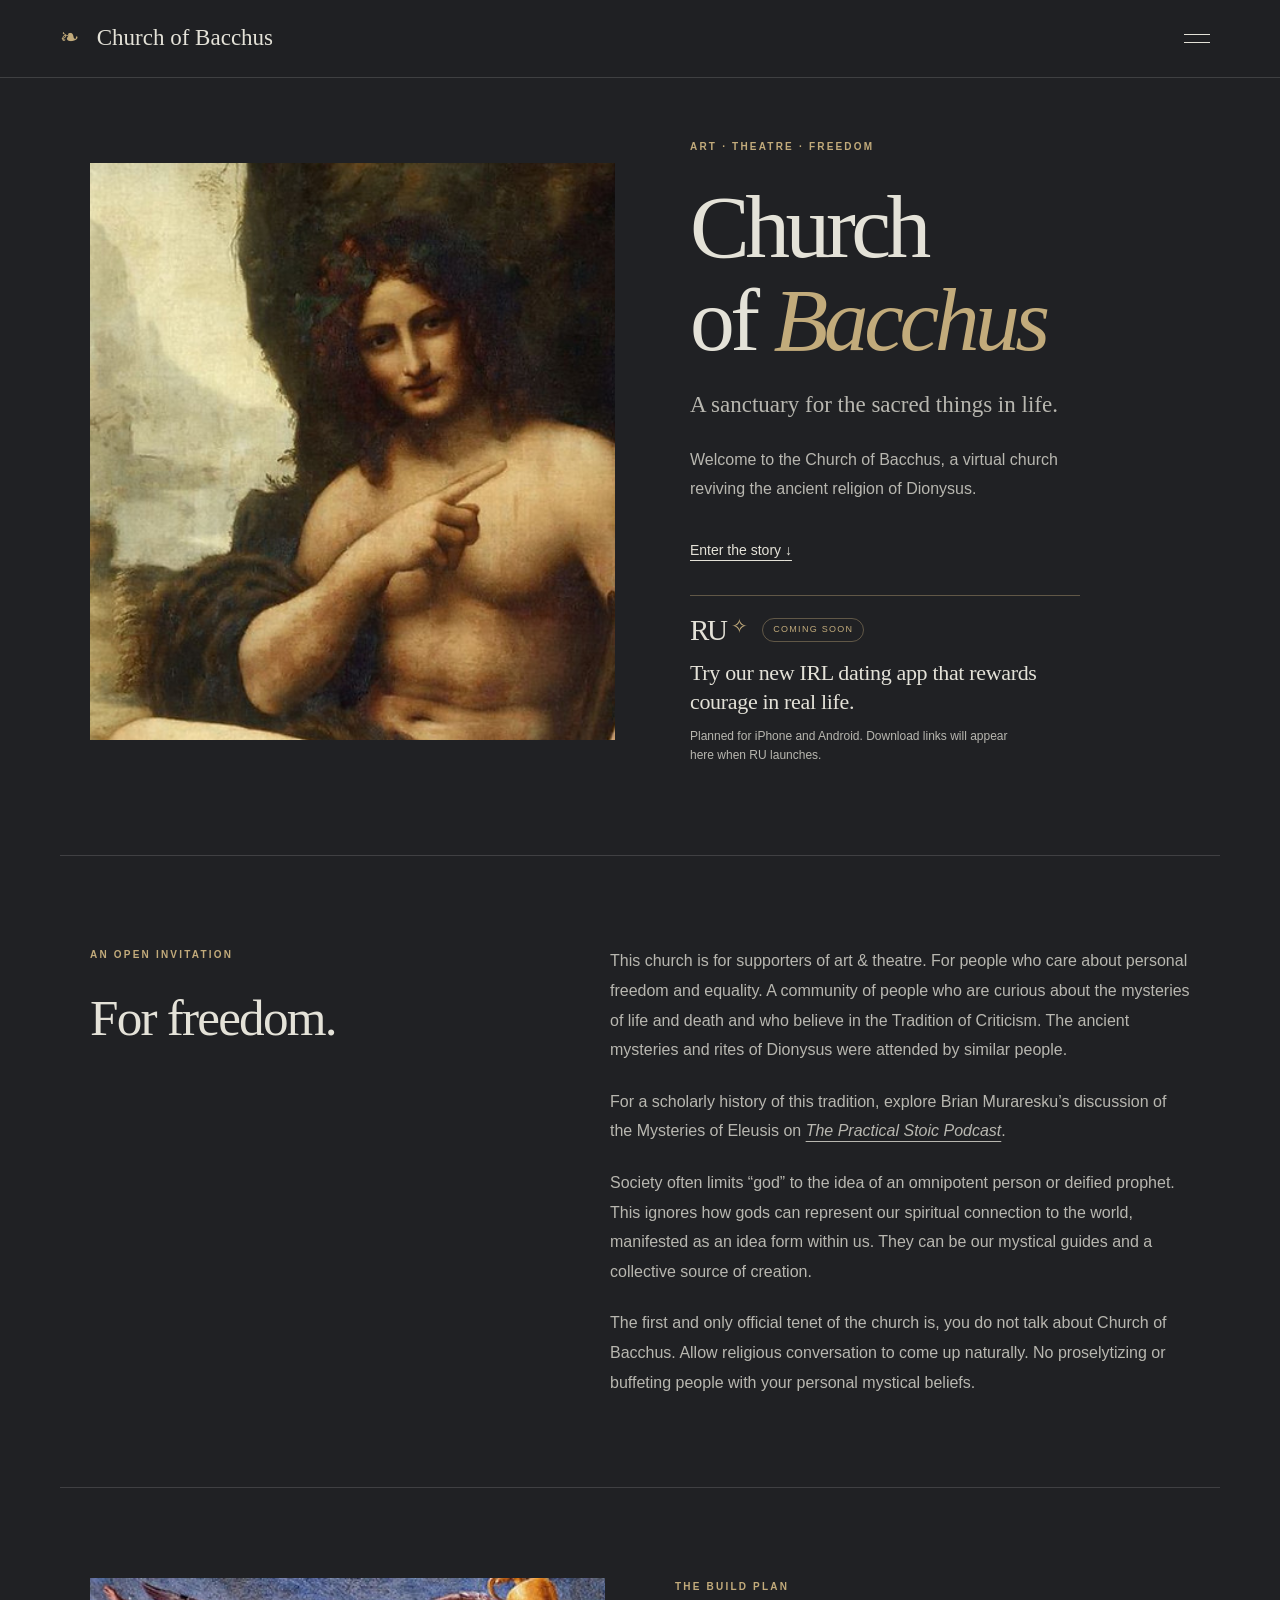
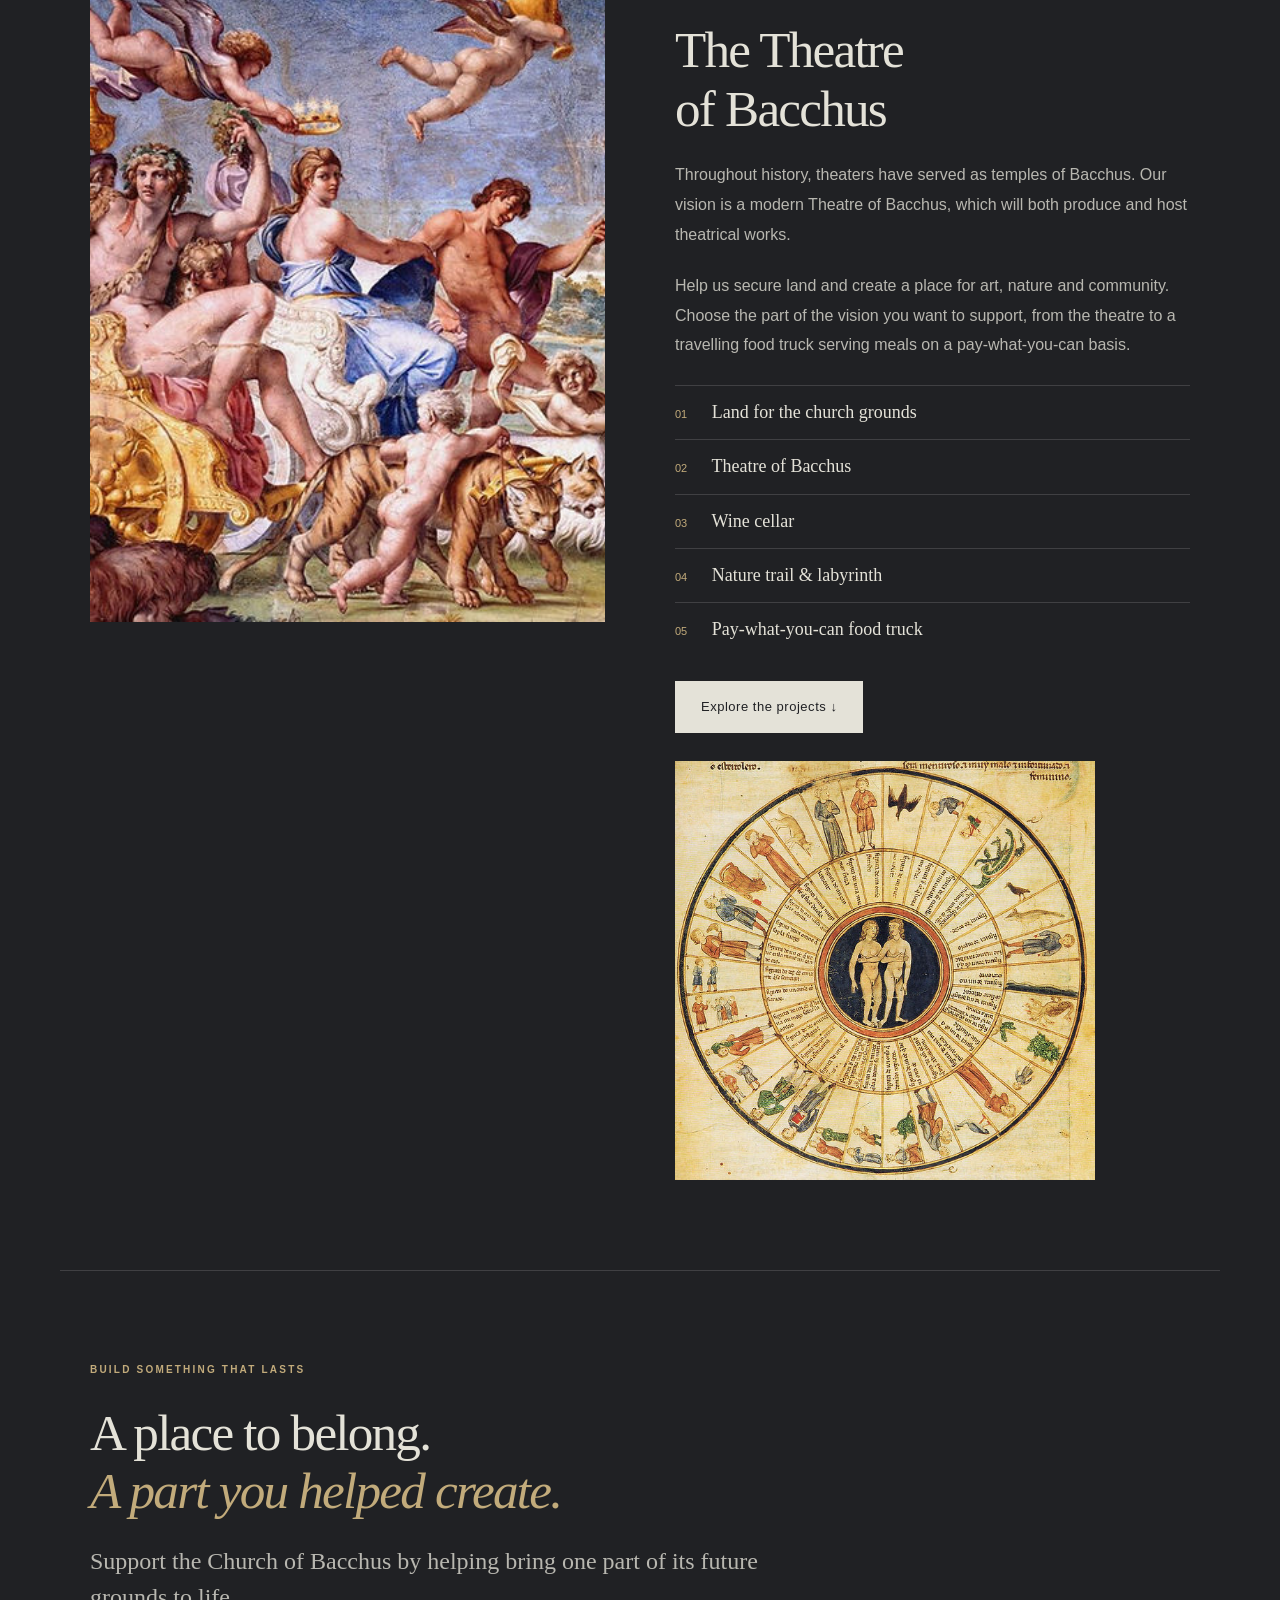
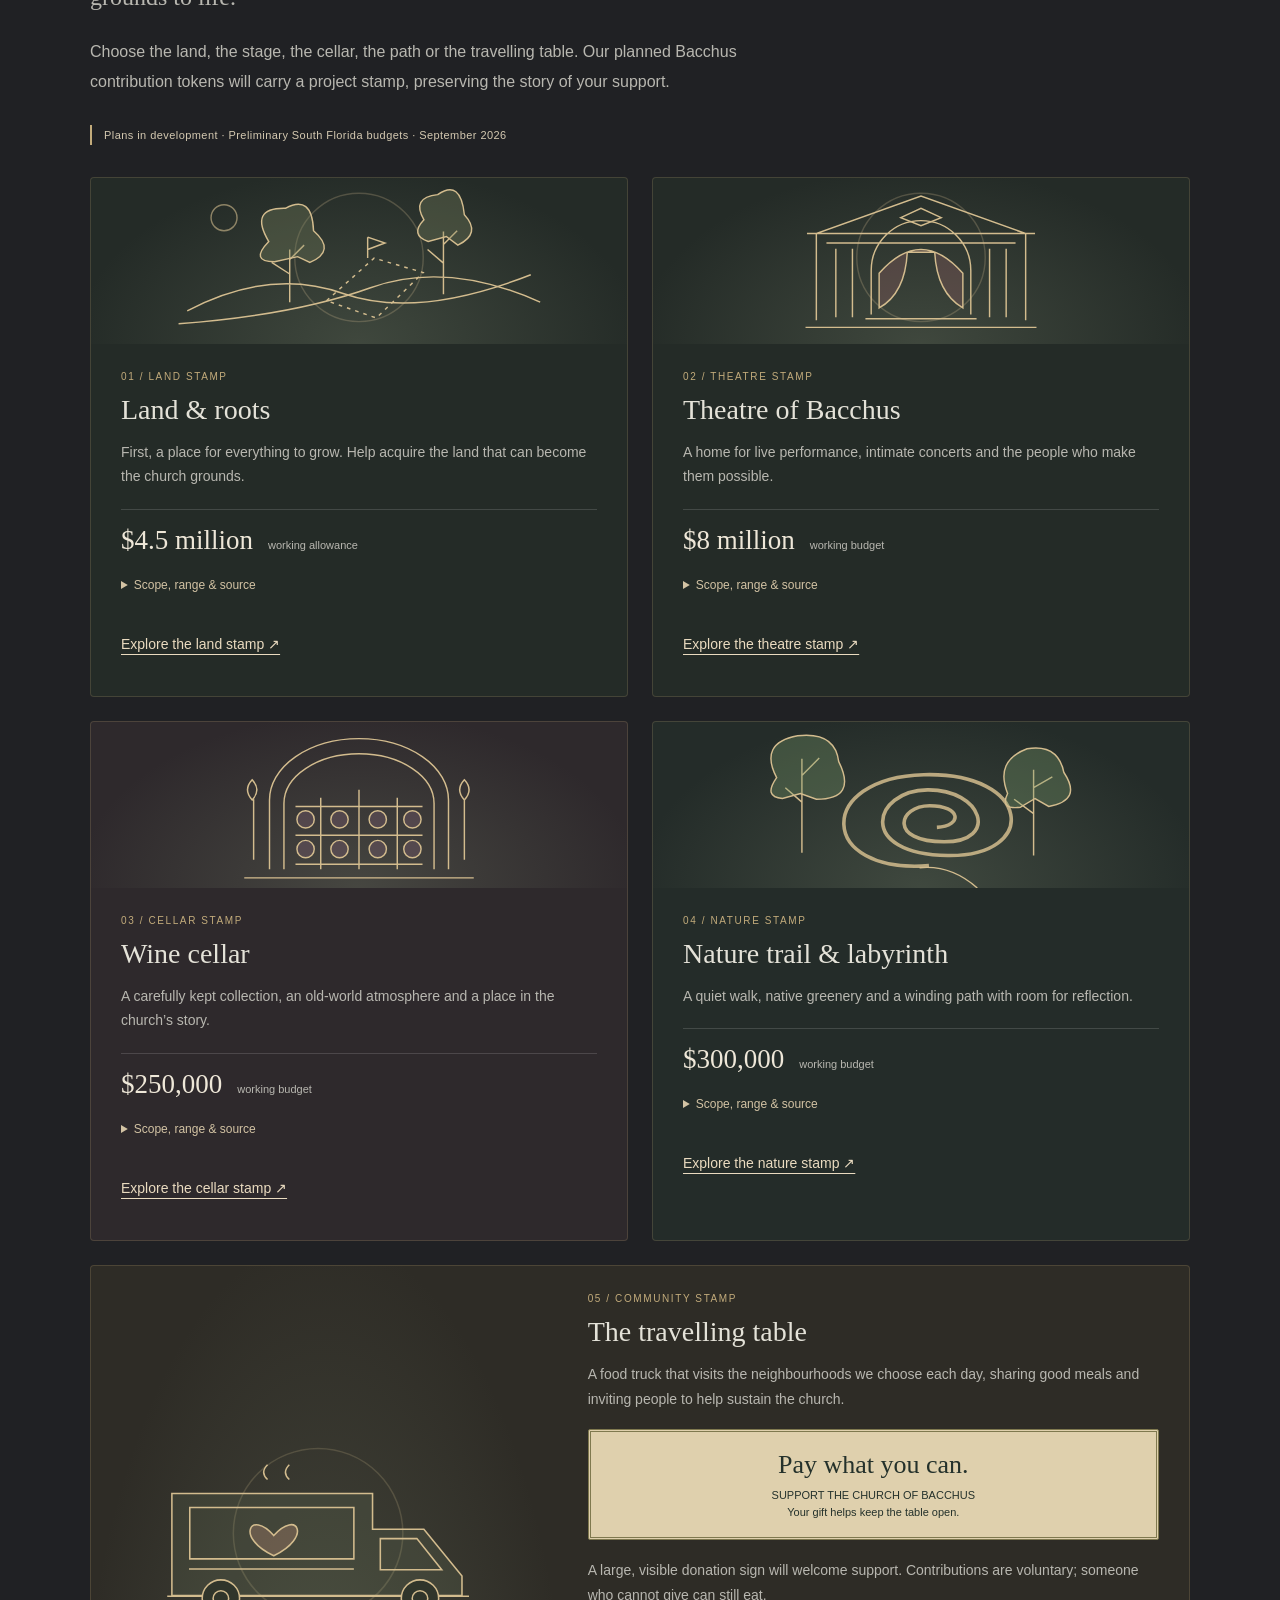
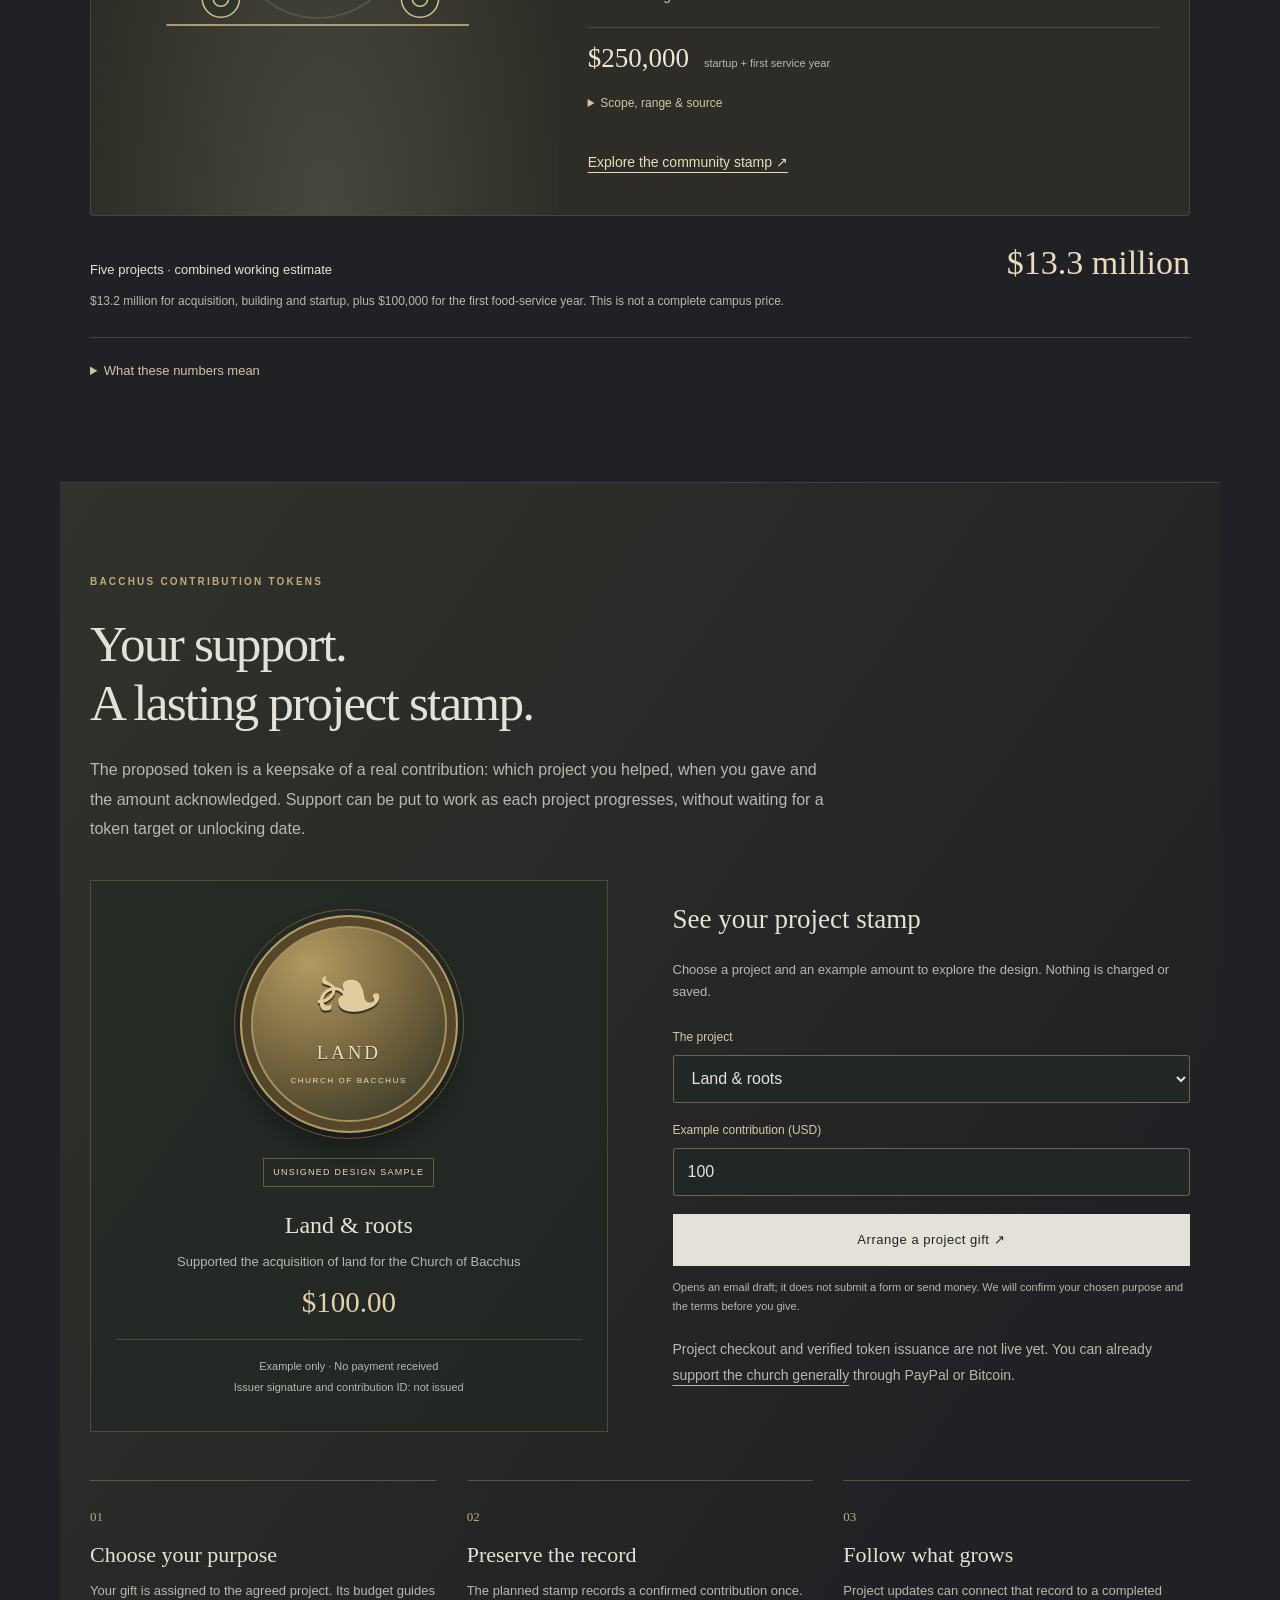
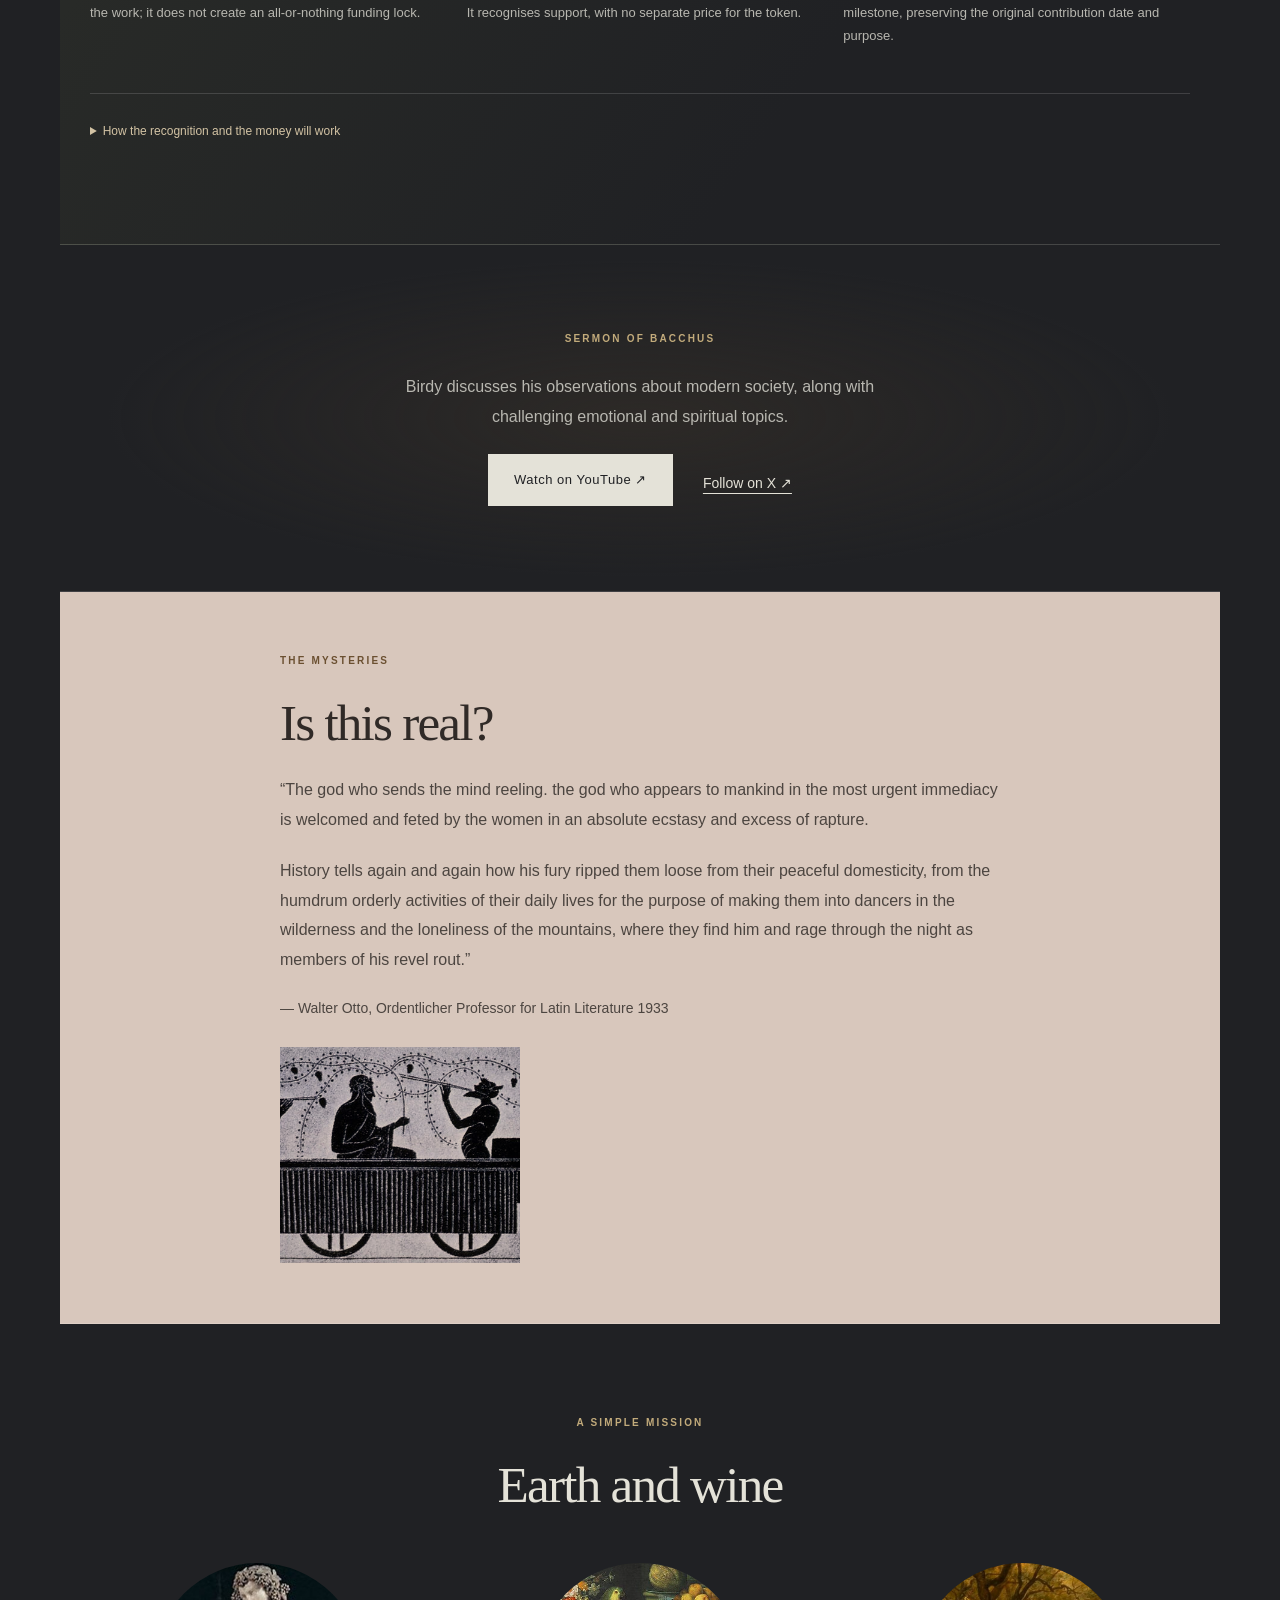
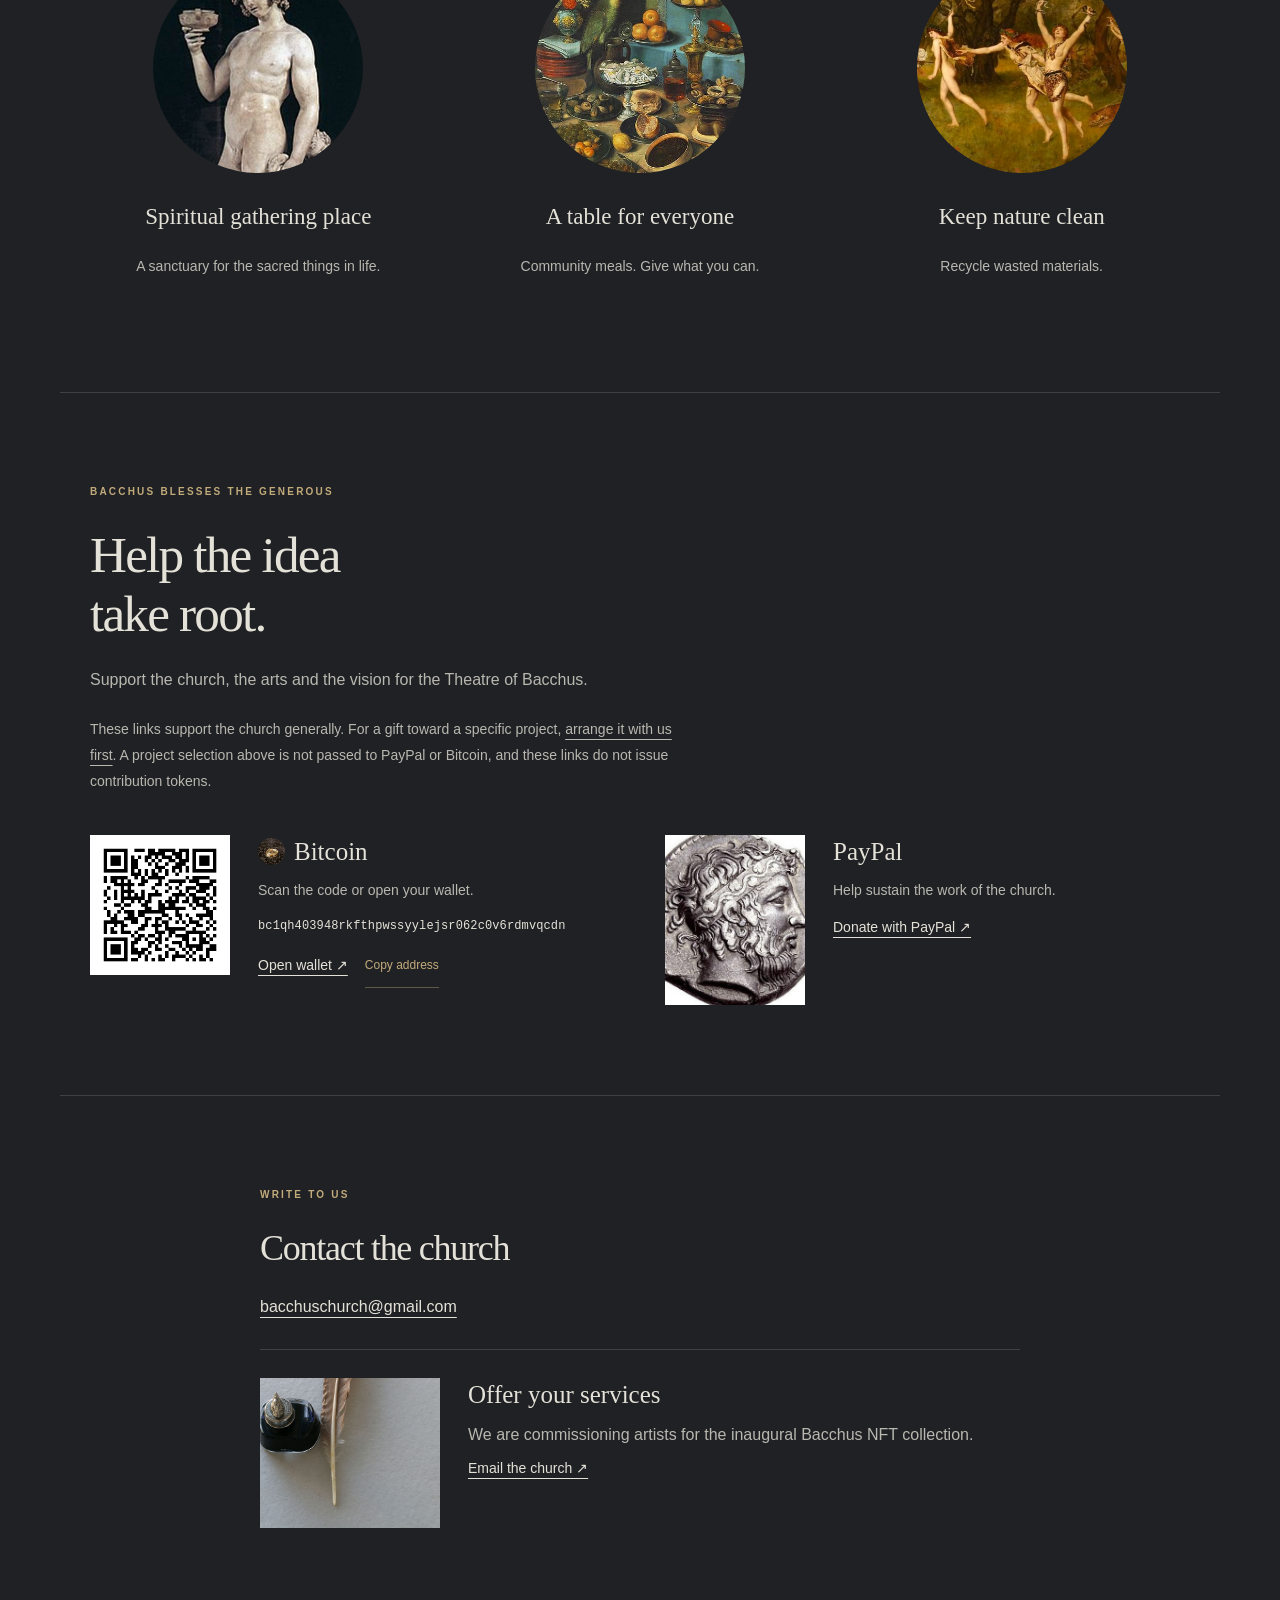
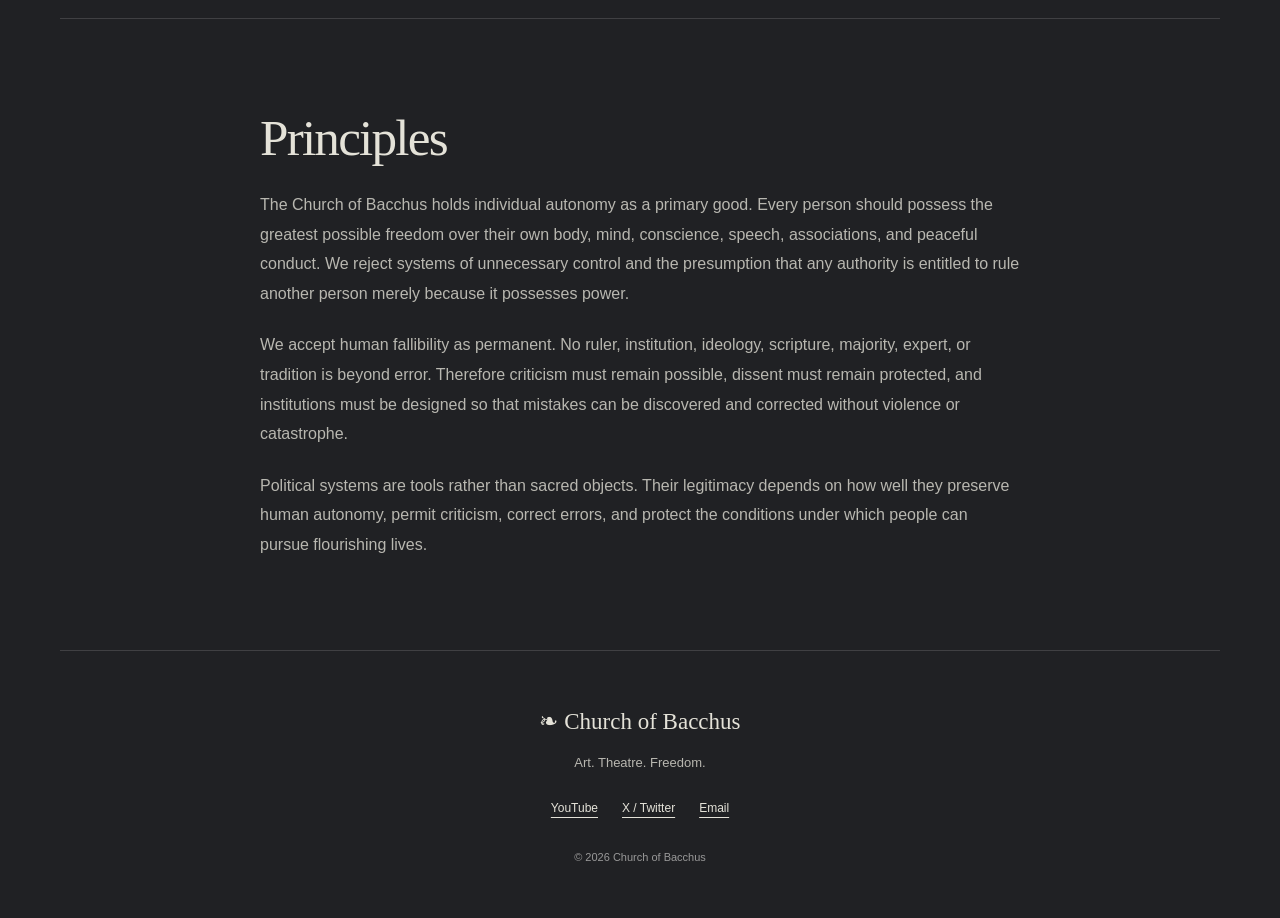
==== commit ba6caecf: "Add approved Principles statement at bottom of church website" ====
--- a/index.html
+++ b/index.html
@@ -60,6 +60,13 @@
 <section id="mission" class="section mission"><p class="eyebrow">A SIMPLE MISSION</p><h2>Earth and wine</h2><div class="mission-grid"><article><img src="assets/statue.jpg" alt="Marble Bacchus holding a cup" loading="lazy"><h3>Spiritual gathering place</h3><p>A sanctuary for the sacred things in life.</p></article><article><img src="assets/feast.jpg" alt="Still life with fruit and a richly laid table" loading="lazy"><h3>A table for everyone</h3><p>Community meals. Give what you can.</p></article><article><img src="assets/nature.png" alt="Figures dancing among trees in a classical woodland painting" loading="lazy"><h3>Keep nature clean</h3><p>Recycle wasted materials.</p></article></div></section>
 <section id="donate" class="section donate"><div class="donate-heading"><p class="eyebrow">BACCHUS BLESSES THE GENEROUS</p><h2>Help the idea<br>take root.</h2><p>Support the church, the arts and the vision for the Theatre of Bacchus.</p><p class="donate-project-link">These links support the church generally. For a gift toward a specific project, <a href="#contribution">arrange it with us first</a>. A project selection above is not passed to PayPal or Bitcoin, and these links do not issue contribution tokens.</p></div><div class="giving-grid"><article class="bitcoin-card"><img class="bitcoin-qr" src="assets/bitcoin-donation-qr.png" width="410" height="410" alt="Scan with a Bitcoin wallet to donate to the address shown alongside" loading="lazy"><div class="bitcoin-content"><h3><img class="bitcoin-coin" src="assets/bitcoin.jpg" alt="" loading="lazy">Bitcoin</h3><p>Scan the code or open your wallet.</p><code id="bitcoin-address" class="bitcoin-address" aria-label="Bitcoin donation address">bc1qh403948rkfthpwssyylejsr062c0v6rdmvqcdn</code><div class="bitcoin-actions"><a class="text-link" data-giving="bitcoin" href="bitcoin:bc1qh403948rkfthpwssyylejsr062c0v6rdmvqcdn">Open wallet ↗</a><button id="copy-bitcoin" class="copy-button" type="button" hidden>Copy address</button></div><p id="bitcoin-status" class="bitcoin-status" role="status" aria-live="polite"></p></div></article><article><img src="assets/coin.jpeg" alt="Ancient silver coin with a profile of Dionysus" loading="lazy"><h3>PayPal</h3><p>Help sustain the work of the church.</p><a class="text-link" data-giving="paypal" href="https://www.paypal.com/ncp/payment/AU6Y7SQSRUJJA">Donate with PayPal ↗</a></article></div></section>
 <section id="contact" class="section contact"><div><p class="eyebrow">WRITE TO US</p><h2>Contact the church</h2><a href="mailto:bacchuschurch@gmail.com">bacchuschurch@gmail.com</a><aside class="artists"><img src="assets/quill.jpg" alt="A quill and inkwell on paper" loading="lazy"><div><h3>Offer your services</h3><p>We are commissioning artists for the inaugural Bacchus NFT collection.</p><a class="text-link" href="mailto:bacchuschurch@gmail.com?subject=Artist%20inquiry">Email the church ↗</a></div></aside></div></section>
+<section id="principles" class="section principles" aria-labelledby="principles-title">
+  <div class="prose">
+    <h2 id="principles-title">Principles</h2>
+    <p>The Church of Bacchus holds individual autonomy as a primary good. Every person should possess the greatest possible freedom over their own body, mind, conscience, speech, associations, and peaceful conduct. We reject systems of unnecessary control and the presumption that any authority is entitled to rule another person merely because it possesses power.</p>
+    <p>We accept human fallibility as permanent. No ruler, institution, ideology, scripture, majority, expert, or tradition is beyond error. Therefore criticism must remain possible, dissent must remain protected, and institutions must be designed so that mistakes can be discovered and corrected without violence or catastrophe.</p>
+    <p>Political systems are tools rather than sacred objects. Their legitimacy depends on how well they preserve human autonomy, permit criticism, correct errors, and protect the conditions under which people can pursue flourishing lives.</p>
+  </div>
+</section>
 </main><footer><a class="brand" href="#home">❧ Church of Bacchus</a><p>Art. Theatre. Freedom.</p><div><a href="https://youtube.com/@sermonofbacchus">YouTube</a><a href="https://x.com/sermonofbacchus">X / Twitter</a><a href="mailto:bacchuschurch@gmail.com">Email</a></div><small>© <span id="year">2026</span> Church of Bacchus</small></footer>
 </body></html>
-
--- a/styles.css
+++ b/styles.css
@@ -4,5 +4,6 @@
 /* Horoscope follows the theatre invitation; the mysteries retain a full-width reading column. */
 .theatre{align-items:start}.theatre .zodiac{max-width:420px;margin-top:28px}.ritual{grid-template-columns:1fr}.ritual>div{max-width:720px;margin-inline:auto}
 .otto-quote,.otto-quote blockquote{margin:0}.otto-quote figcaption{color:#4c4540;font-size:14px;line-height:1.6}
+.principles .prose{max-width:760px;margin-inline:auto}
 
 .contact{display:block}.contact>div{max-width:760px;margin-inline:auto}.contact .artists{display:grid;grid-template-columns:180px minmax(0,1fr);gap:28px;margin-top:28px;padding-top:28px}.contact .artists img{width:180px;height:150px;margin:0;object-fit:cover}@media(max-width:480px){.contact .artists{grid-template-columns:1fr;gap:20px}.contact .artists img{width:200px;height:150px}}
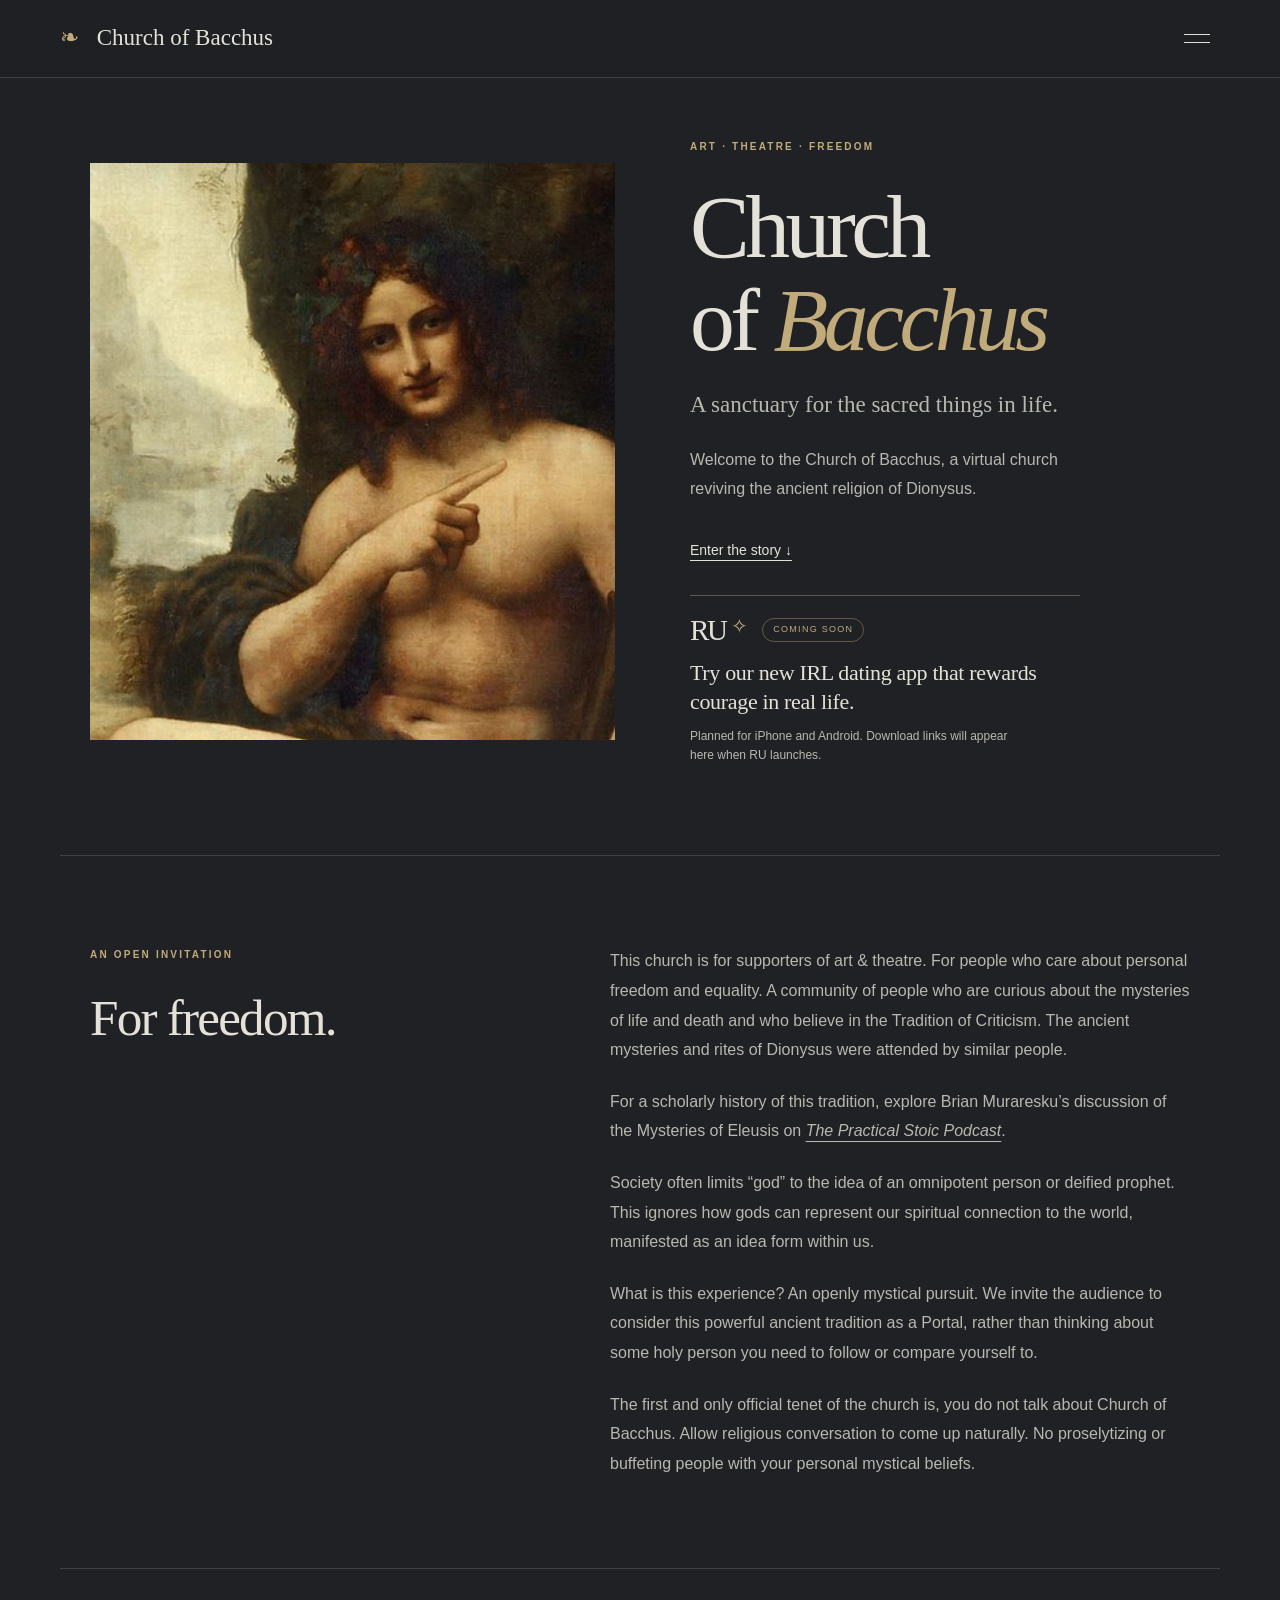
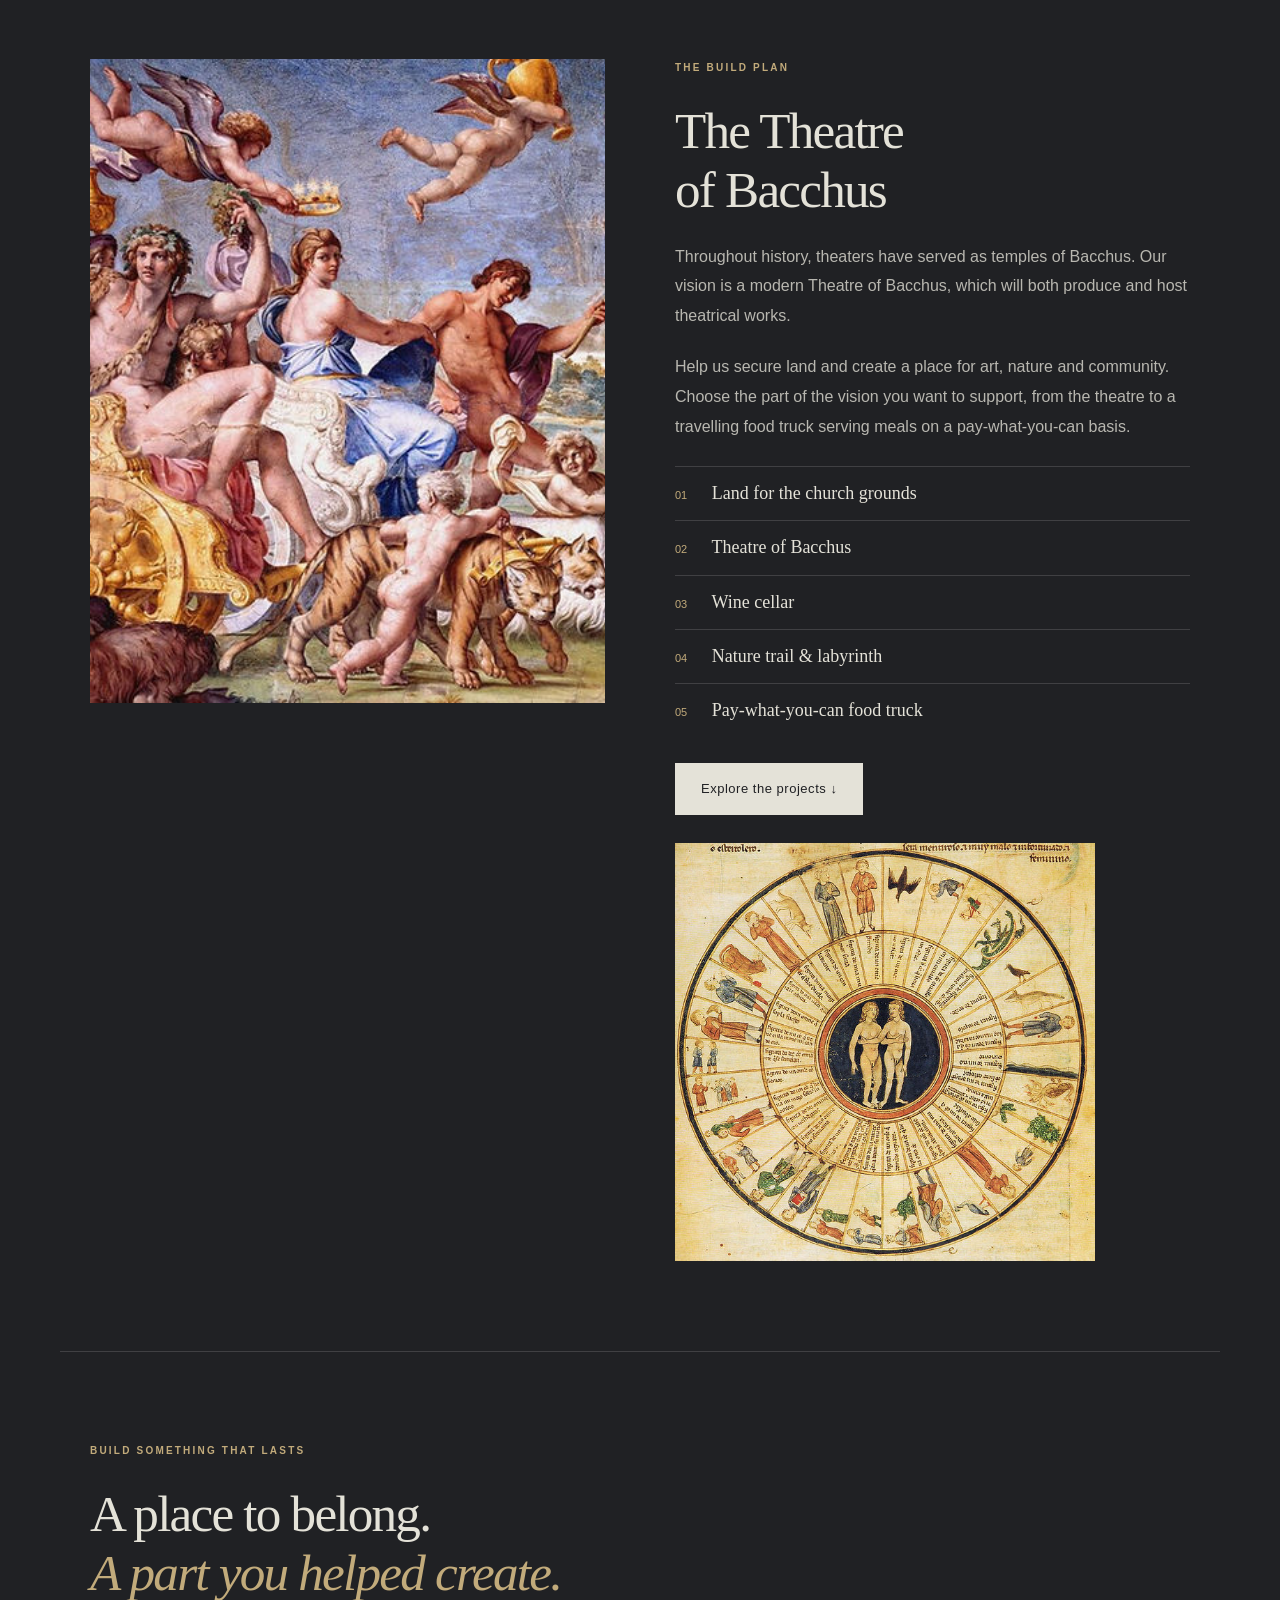
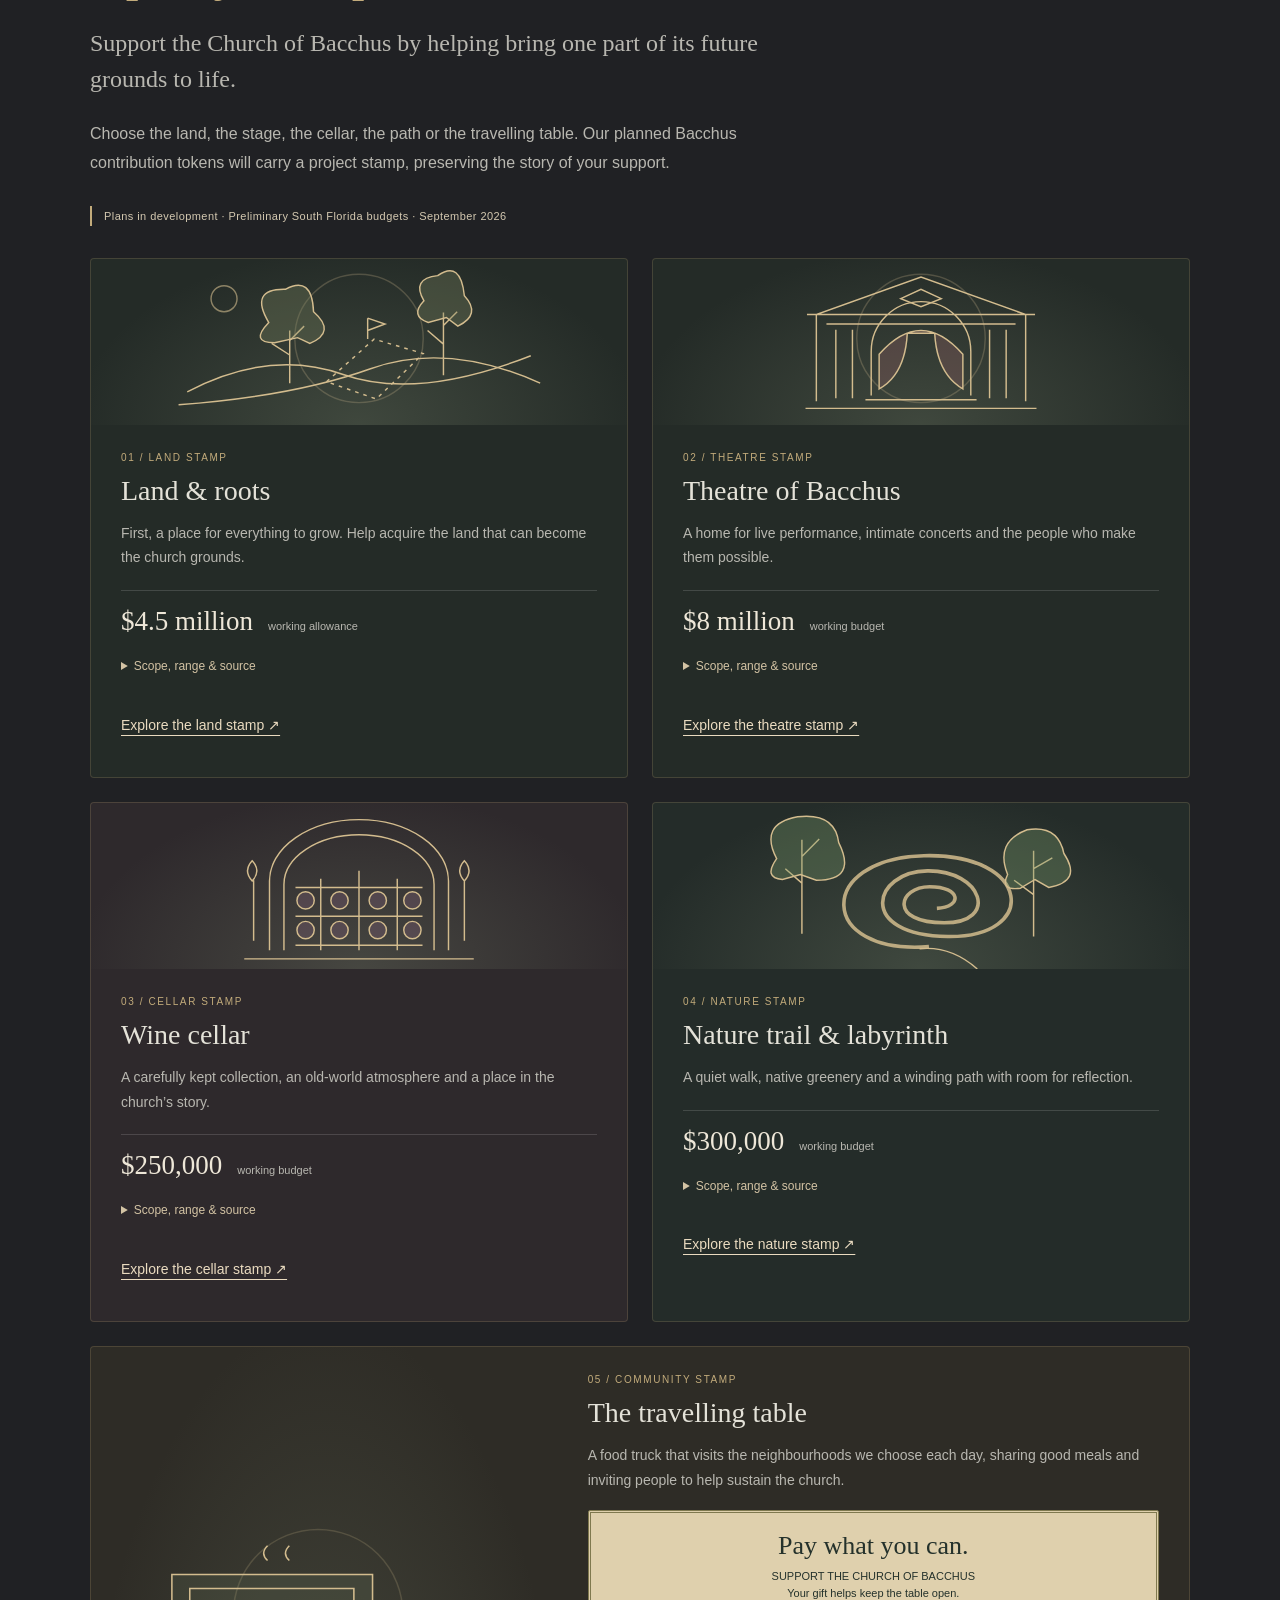
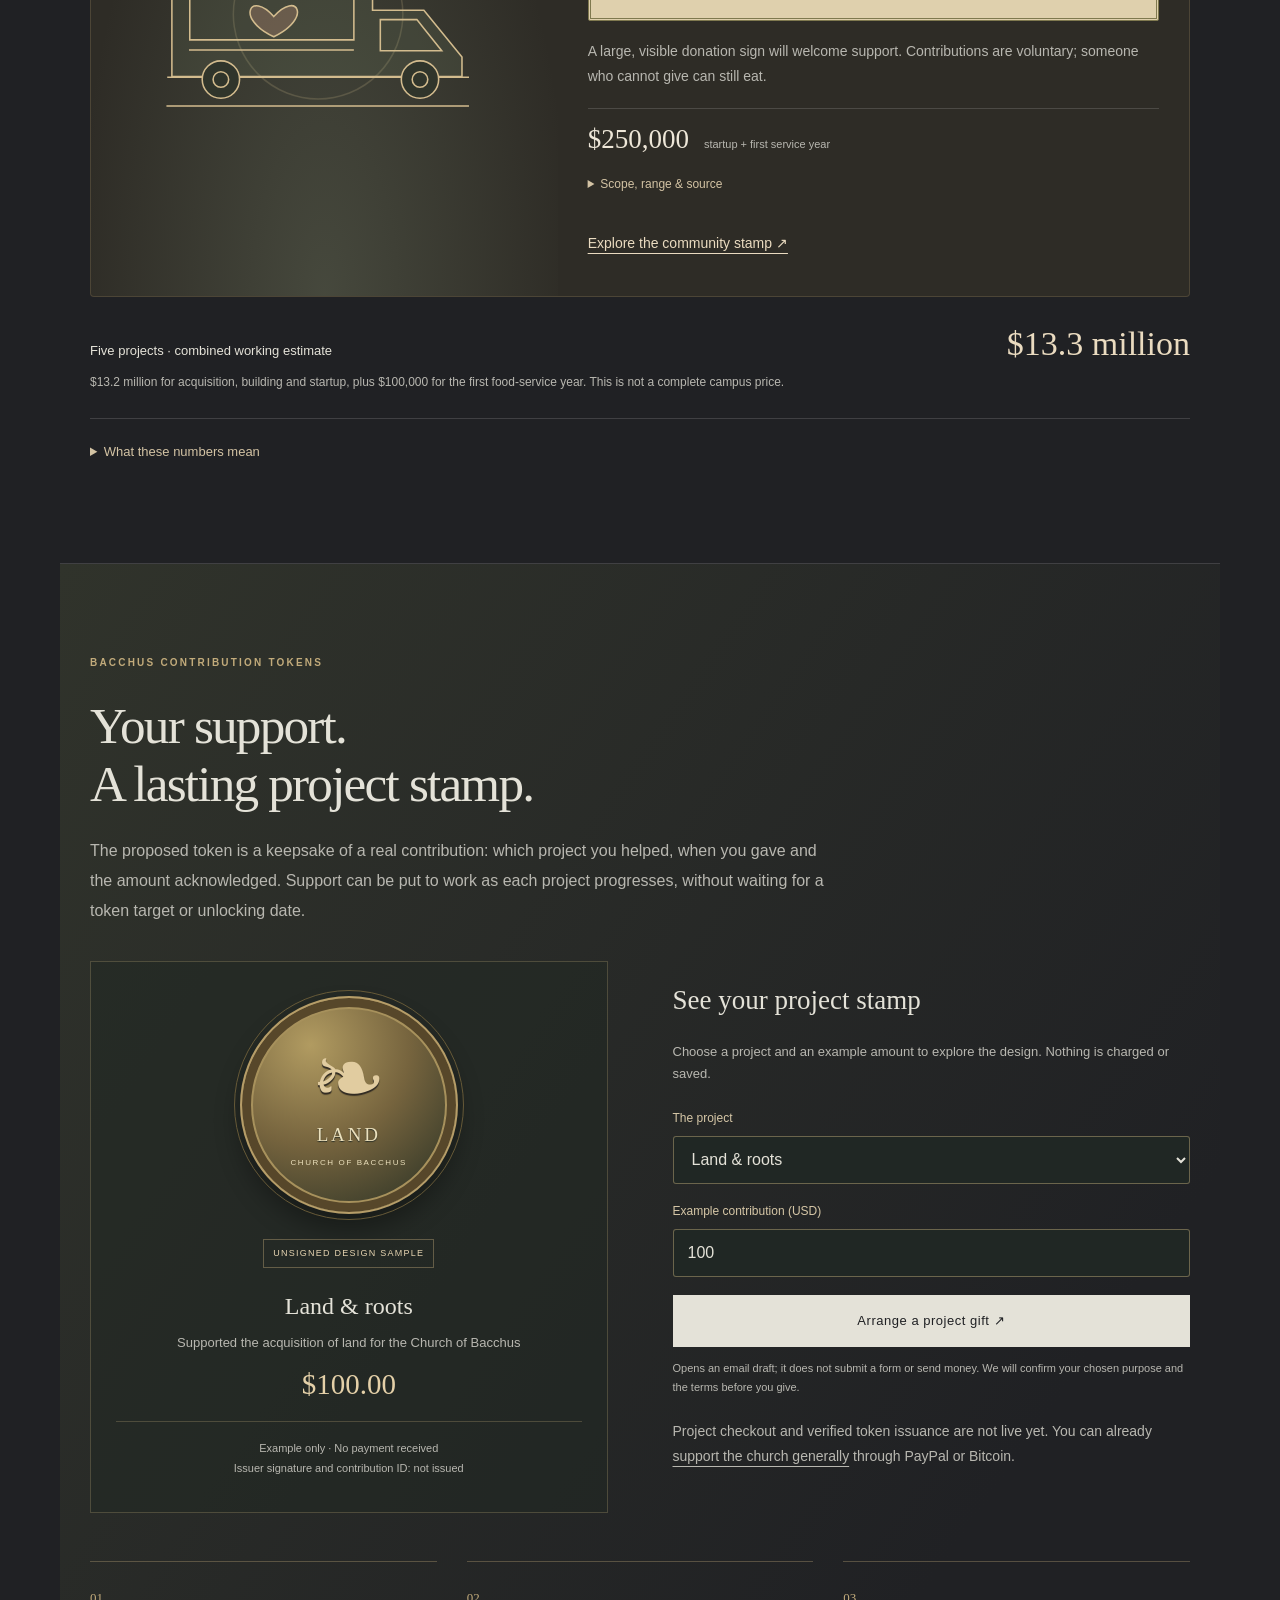
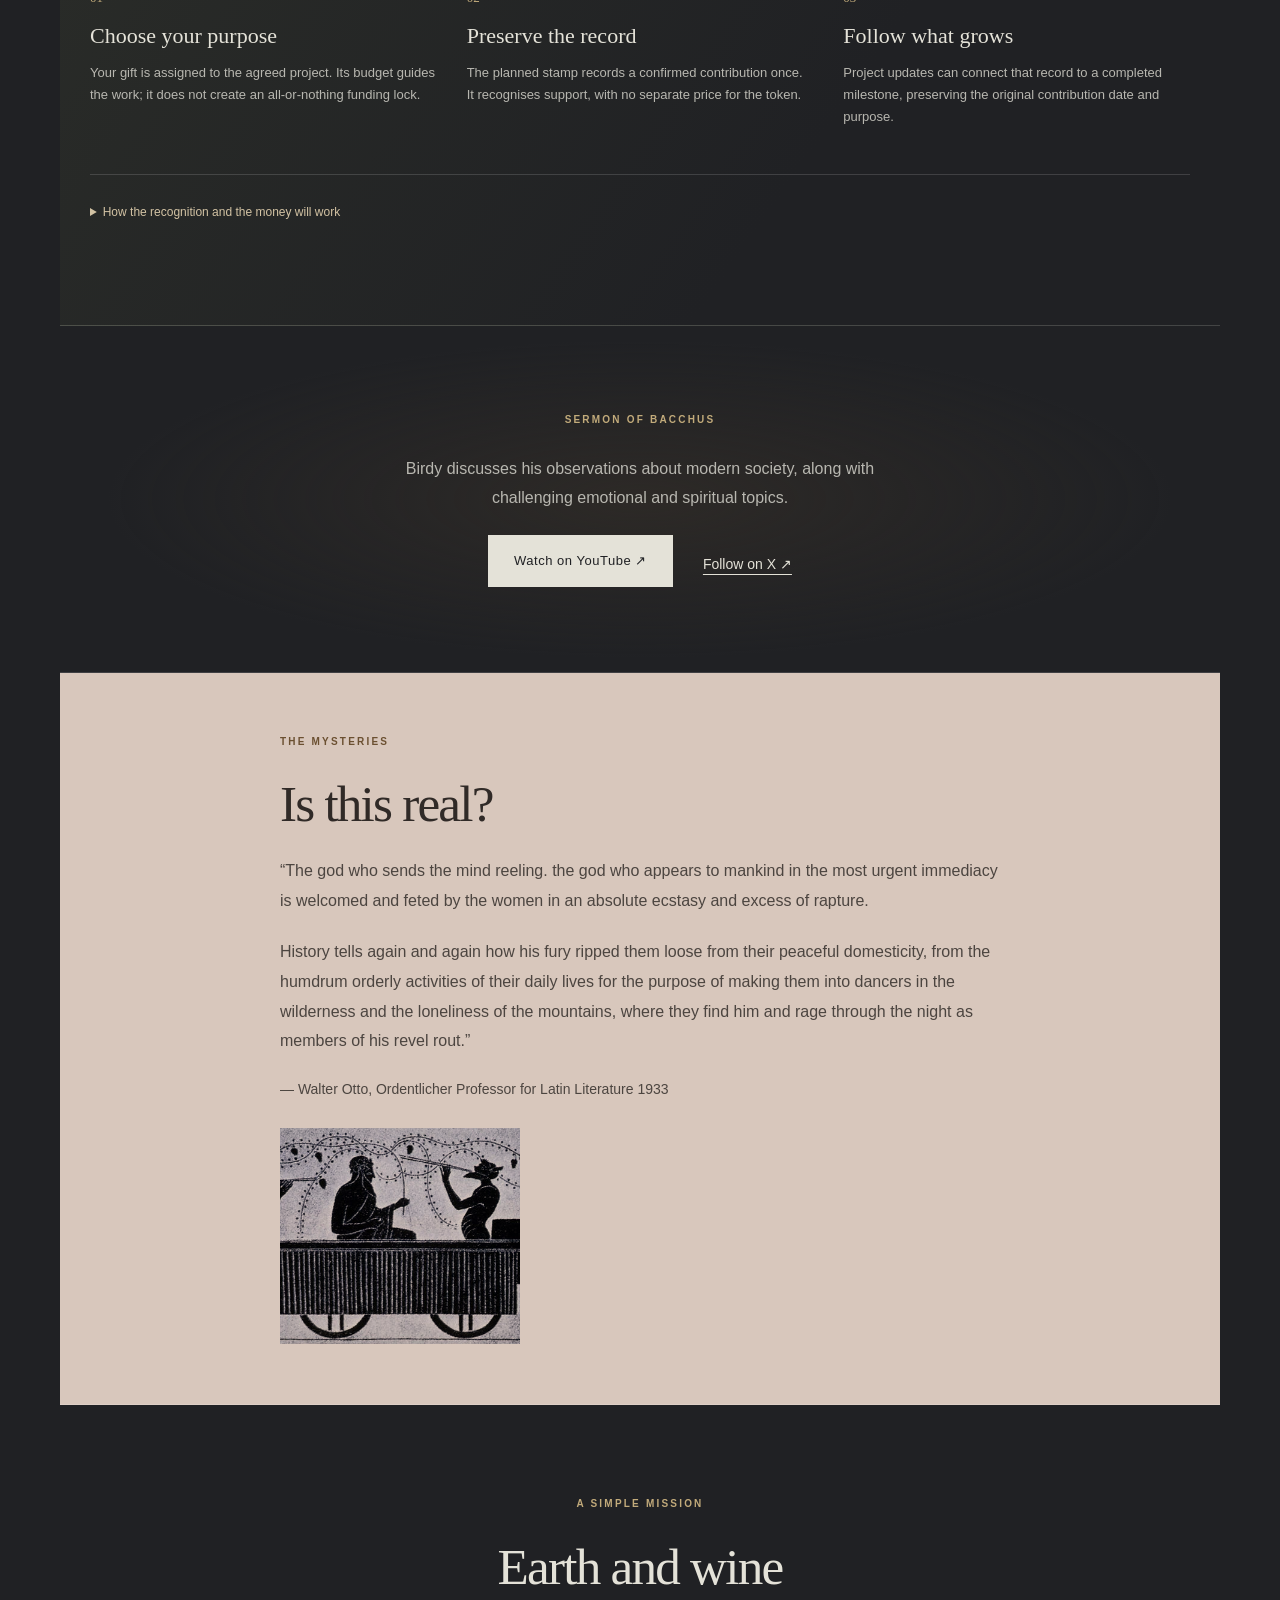
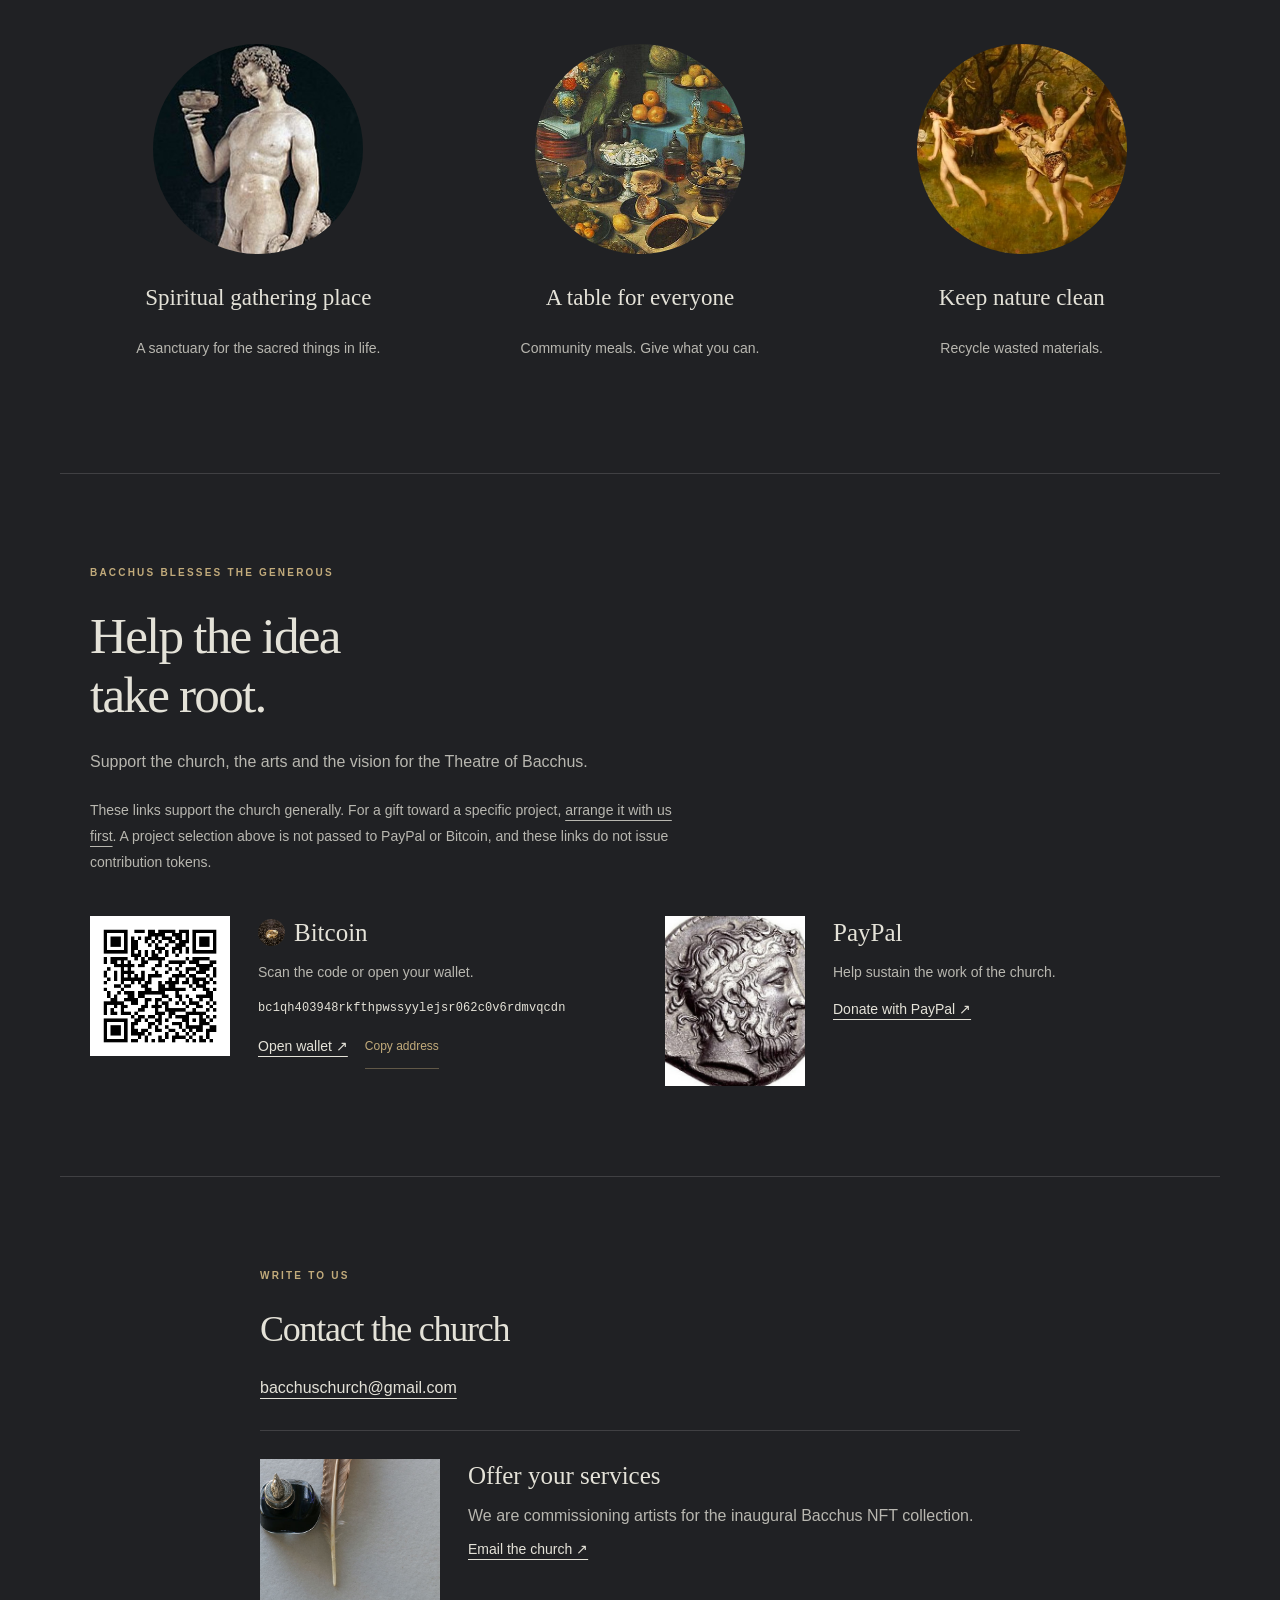
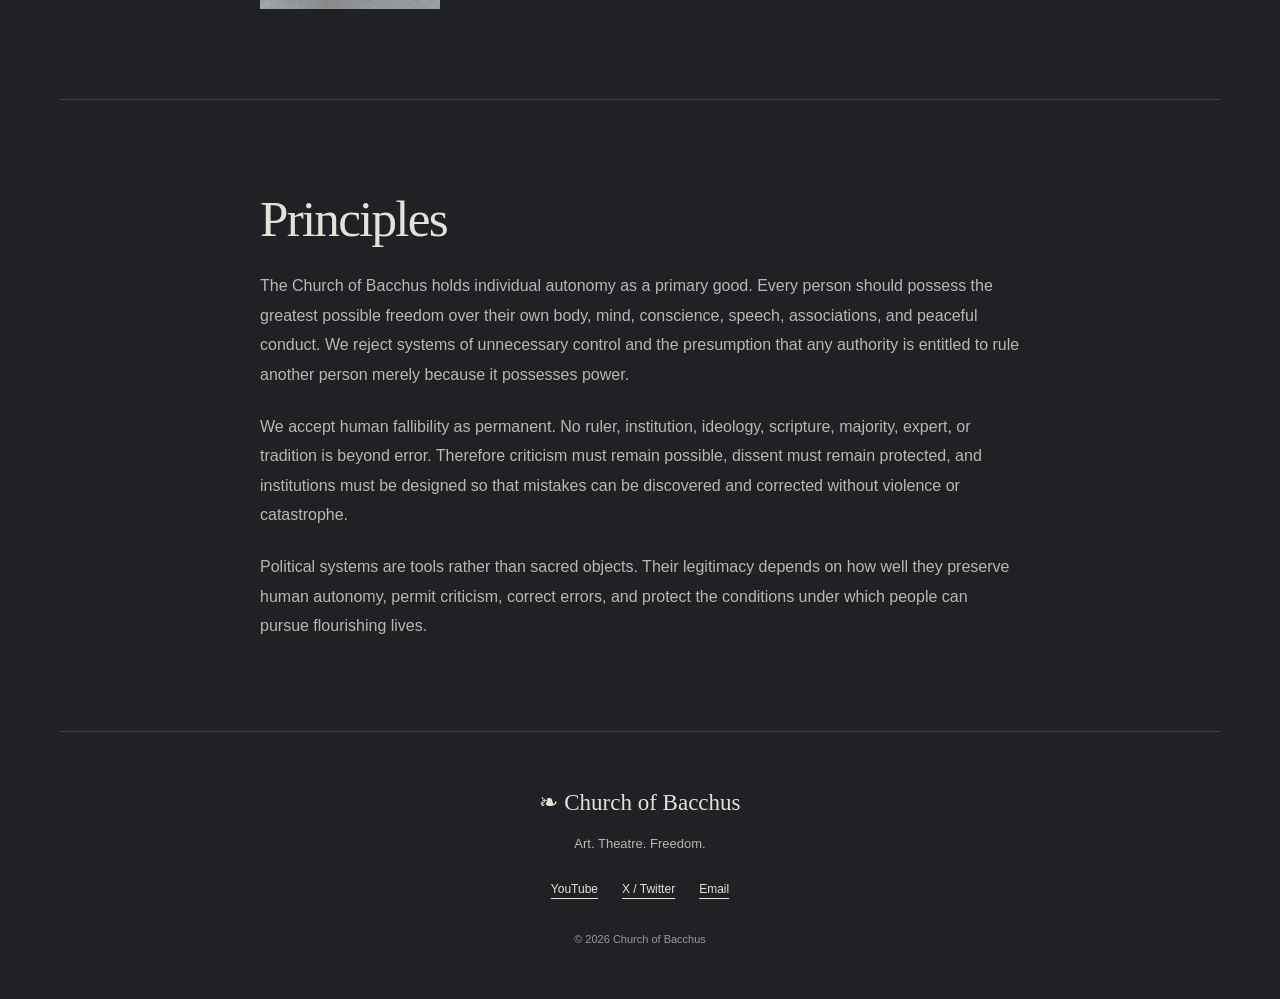
==== commit 6217b9da: "Clarify mystical pursuit in For freedom copy" ====
--- a/index.html
+++ b/index.html
@@ -14,7 +14,7 @@
 <nav id="navigation" aria-label="Main navigation" hidden><a href="#home">home</a><a href="#build-plan">build plan</a><a href="#grounds">build with us</a><a href="#youtube">youtube</a><a href="#ritual">ritual</a><a href="#mission">mission</a><a href="#donate">donate</a><a href="#contact">contact</a><div class="social"><a href="https://x.com/sermonofbacchus" aria-label="Sermon of Bacchus on X">X</a><a href="https://youtube.com/@sermonofbacchus">YouTube ↗</a></div></nav>
 <main id="main">
 <section class="hero section" id="home"><div class="hero-art"><img src="assets/bacchus.jpg" alt="Classical painting of Bacchus with a wreath of leaves" fetchpriority="high"></div><div class="hero-copy"><p class="eyebrow">ART · THEATRE · FREEDOM</p><h1>Church <br>of <em>Bacchus</em></h1><p class="lead">A sanctuary for the sacred things in life.</p><p>Welcome to the Church of Bacchus, a virtual church reviving the ancient religion of Dionysus.</p><a class="text-link" href="#about">Enter the story <span>↓</span></a><aside class="ru-promo" aria-labelledby="ru-promo-title"><div class="ru-promo-top"><span class="ru-wordmark" aria-label="RU">RU<span aria-hidden="true">✧</span></span><span class="coming-soon">Coming soon</span></div><h2 id="ru-promo-title">Try our new IRL dating app that rewards courage in real life.</h2><p>Planned for iPhone and Android. Download links will appear here when RU launches.</p></aside></div></section>
-<section id="about" class="section about"><div><p class="eyebrow">AN OPEN INVITATION</p><h2>For freedom.</h2></div><div class="prose"><p>This church is for supporters of art &amp; theatre. For people who care about personal freedom and equality. A community of people who are curious about the mysteries of life and death and who believe in the Tradition of Criticism. The ancient mysteries and rites of Dionysus were attended by similar people.</p><p>For a scholarly history of this tradition, explore Brian Muraresku’s discussion of the Mysteries of Eleusis on <a href="https://youtu.be/Ov8BUQNZJfw?si=3sBy0MBwpSypxg9I"><em>The Practical Stoic Podcast</em></a>.</p><p>Society often limits “god” to the idea of an omnipotent person or deified prophet. This ignores how gods can represent our spiritual connection to the world, manifested as an idea form within us. They can be our mystical guides and a collective source of creation.</p><p>The first and only official tenet of the church is, you do not talk about Church of Bacchus. Allow religious conversation to come up naturally. No proselytizing or buffeting people with your personal mystical beliefs.</p></div></section>
+<section id="about" class="section about"><div><p class="eyebrow">AN OPEN INVITATION</p><h2>For freedom.</h2></div><div class="prose"><p>This church is for supporters of art &amp; theatre. For people who care about personal freedom and equality. A community of people who are curious about the mysteries of life and death and who believe in the Tradition of Criticism. The ancient mysteries and rites of Dionysus were attended by similar people.</p><p>For a scholarly history of this tradition, explore Brian Muraresku’s discussion of the Mysteries of Eleusis on <a href="https://youtu.be/Ov8BUQNZJfw?si=3sBy0MBwpSypxg9I"><em>The Practical Stoic Podcast</em></a>.</p><p>Society often limits “god” to the idea of an omnipotent person or deified prophet. This ignores how gods can represent our spiritual connection to the world, manifested as an idea form within us.</p><p>What is this experience? An openly mystical pursuit. We invite the audience to consider this powerful ancient tradition as a Portal, rather than thinking about some holy person you need to follow or compare yourself to.</p><p>The first and only official tenet of the church is, you do not talk about Church of Bacchus. Allow religious conversation to come up naturally. No proselytizing or buffeting people with your personal mystical beliefs.</p></div></section>
 <section id="build-plan" class="section theatre"><img src="assets/theatre.jpg" alt="Classical painting of a gathering of gods and celebrants" loading="lazy"><div><p class="eyebrow">THE BUILD PLAN</p><h2>The Theatre<br>of Bacchus</h2><p>Throughout history, theaters have served as temples of Bacchus. Our vision is a modern Theatre of Bacchus, which will both produce and host theatrical works.</p><p>Help us secure land and create a place for art, nature and community. Choose the part of the vision you want to support, from the theatre to a travelling food truck serving meals on a pay-what-you-can basis.</p><ul class="plan-list"><li><span>01</span> Land for the church grounds</li><li><span>02</span> Theatre of Bacchus</li><li><span>03</span> Wine cellar</li><li><span>04</span> Nature trail &amp; labyrinth</li><li><span>05</span> Pay-what-you-can food truck</li></ul><a class="button" href="#grounds">Explore the projects ↓</a><img class="zodiac" src="assets/zodiac.jpg" alt="Antique circular astrological chart with classical figures" loading="lazy"></div></section>
 
 <section id="grounds" class="section grounds" aria-labelledby="grounds-title">
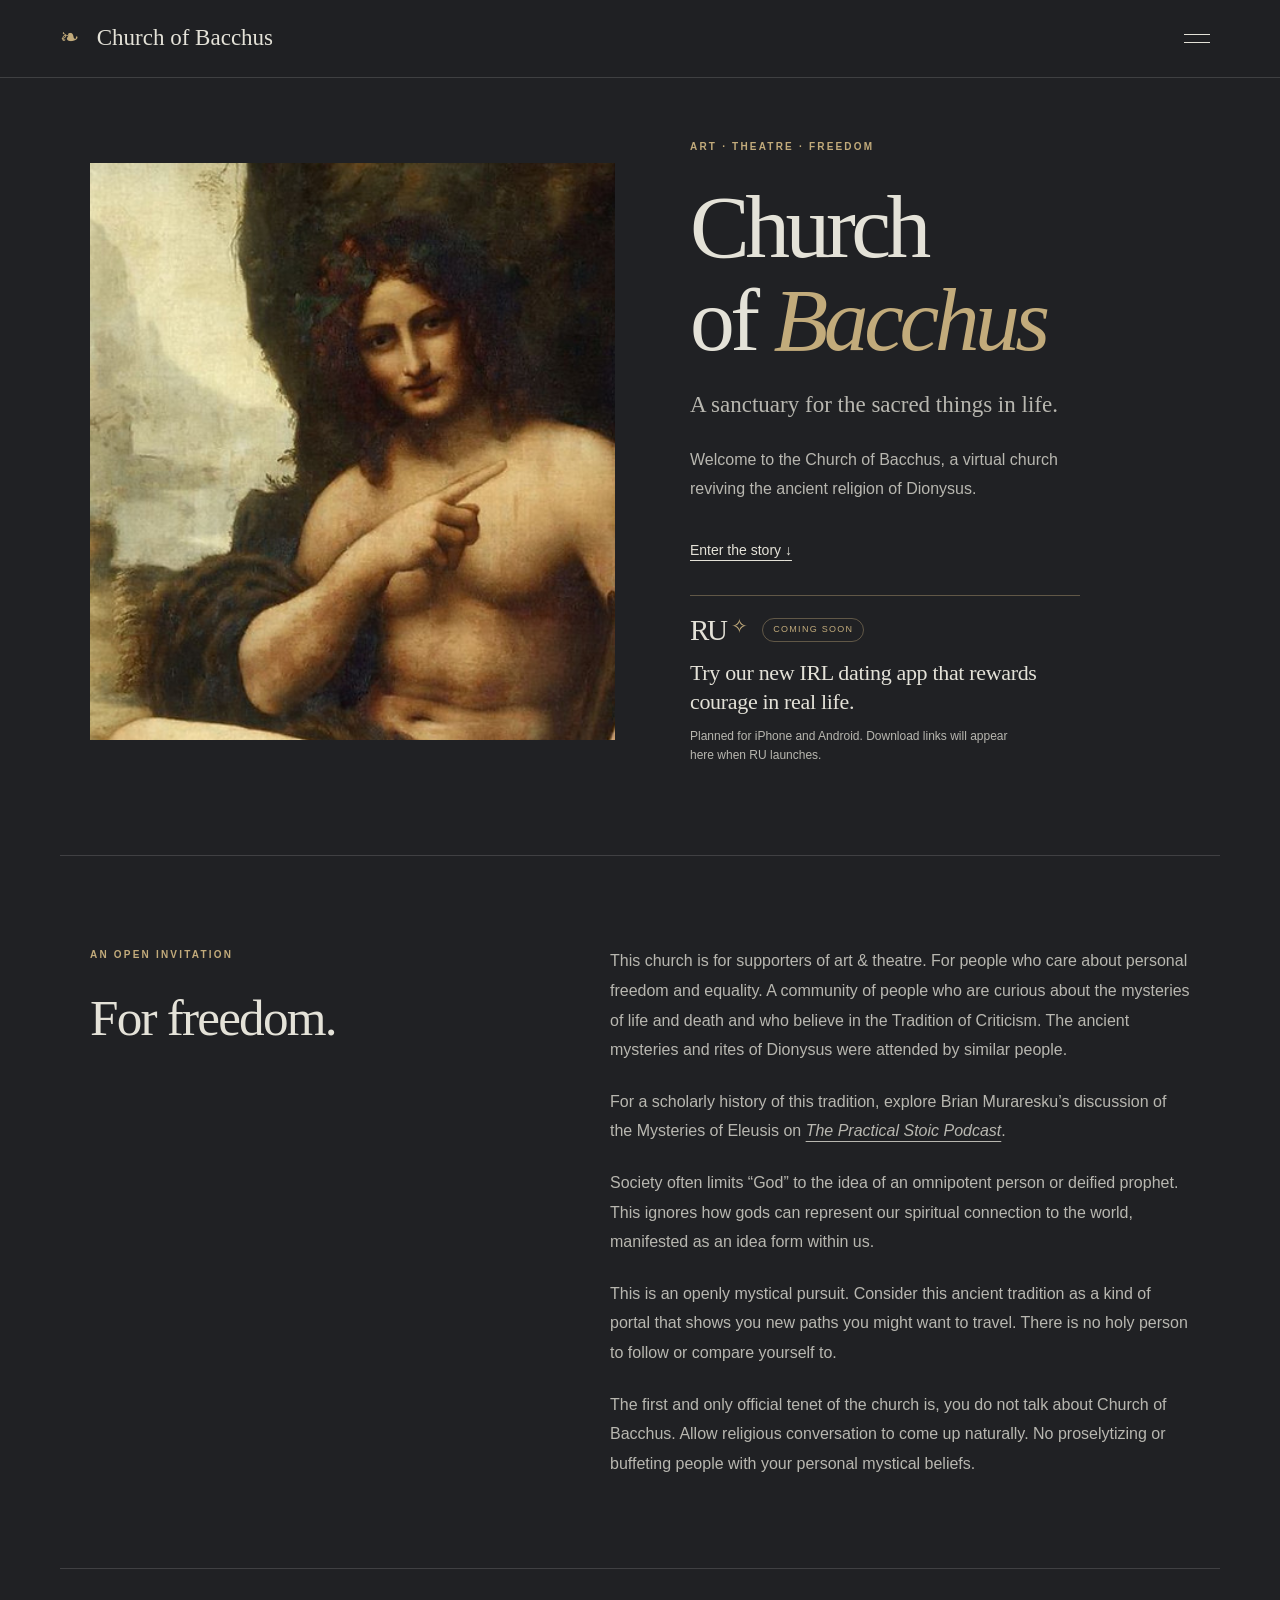
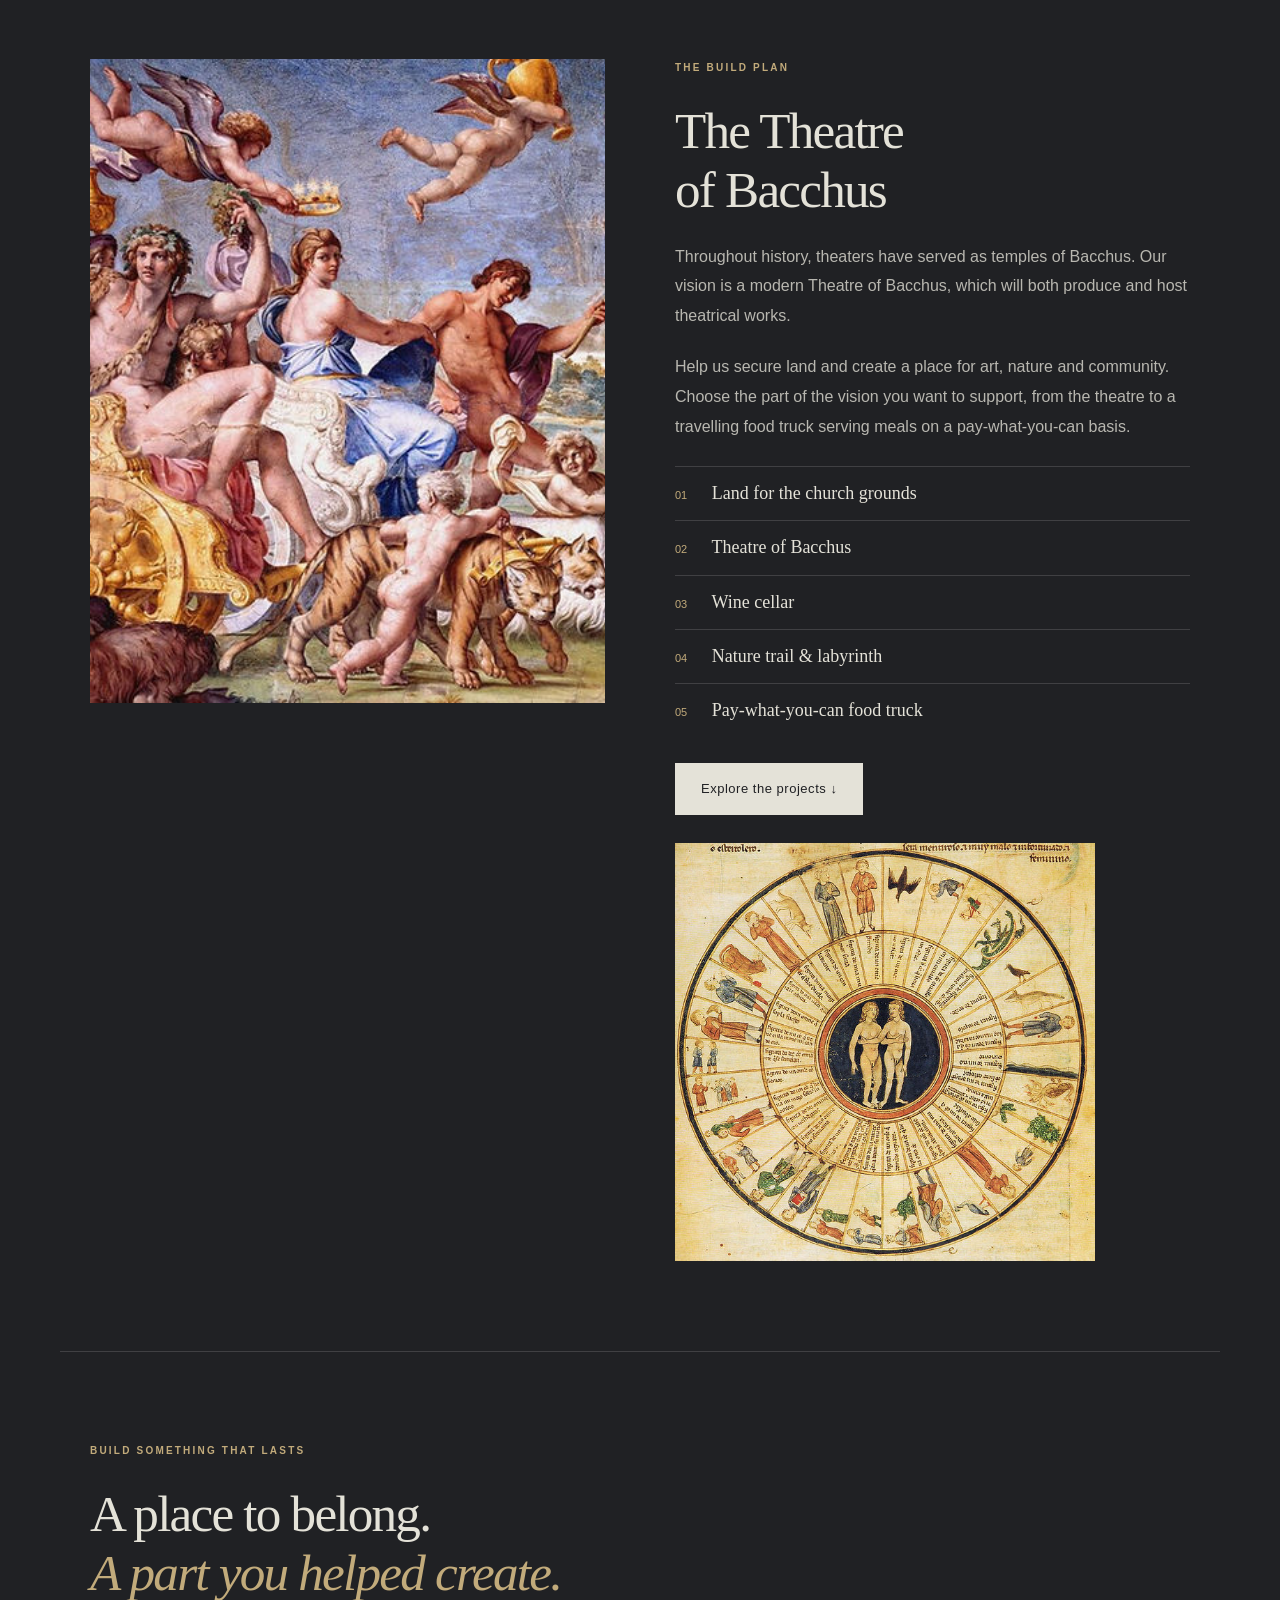
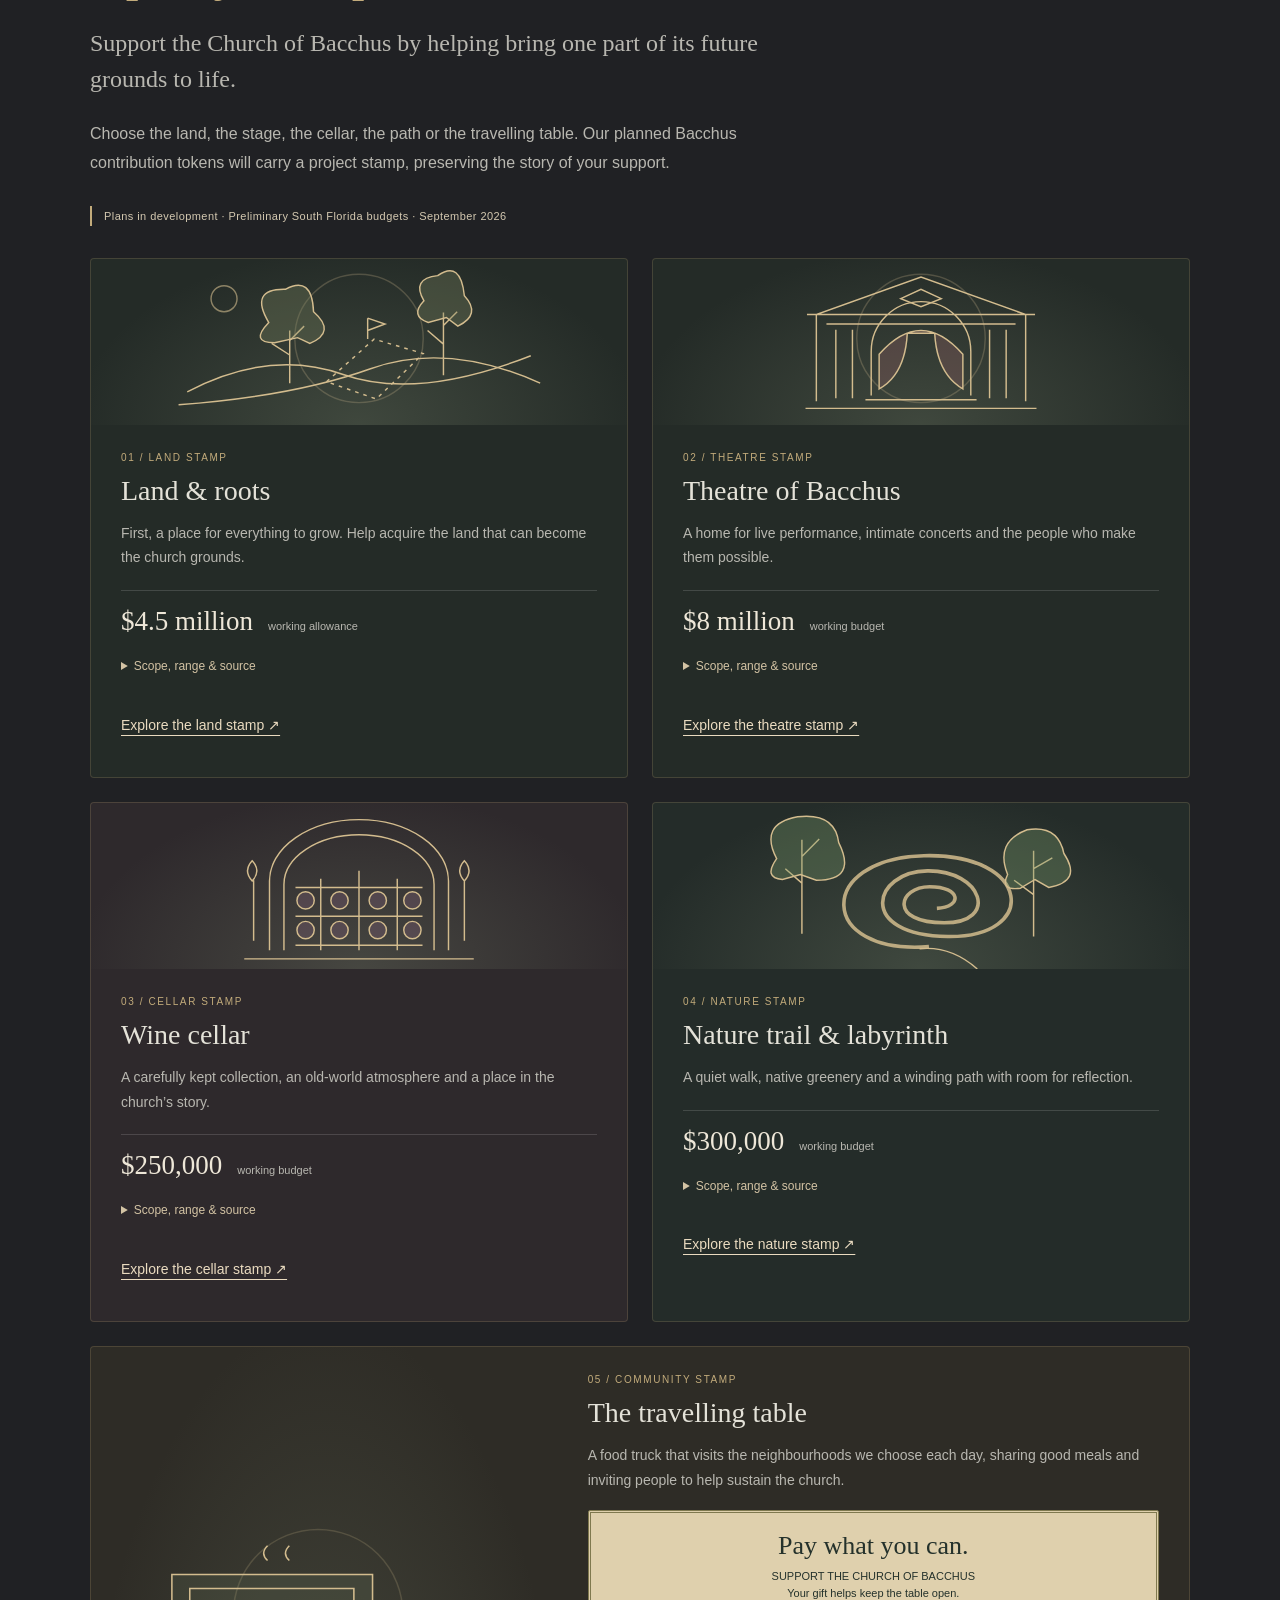
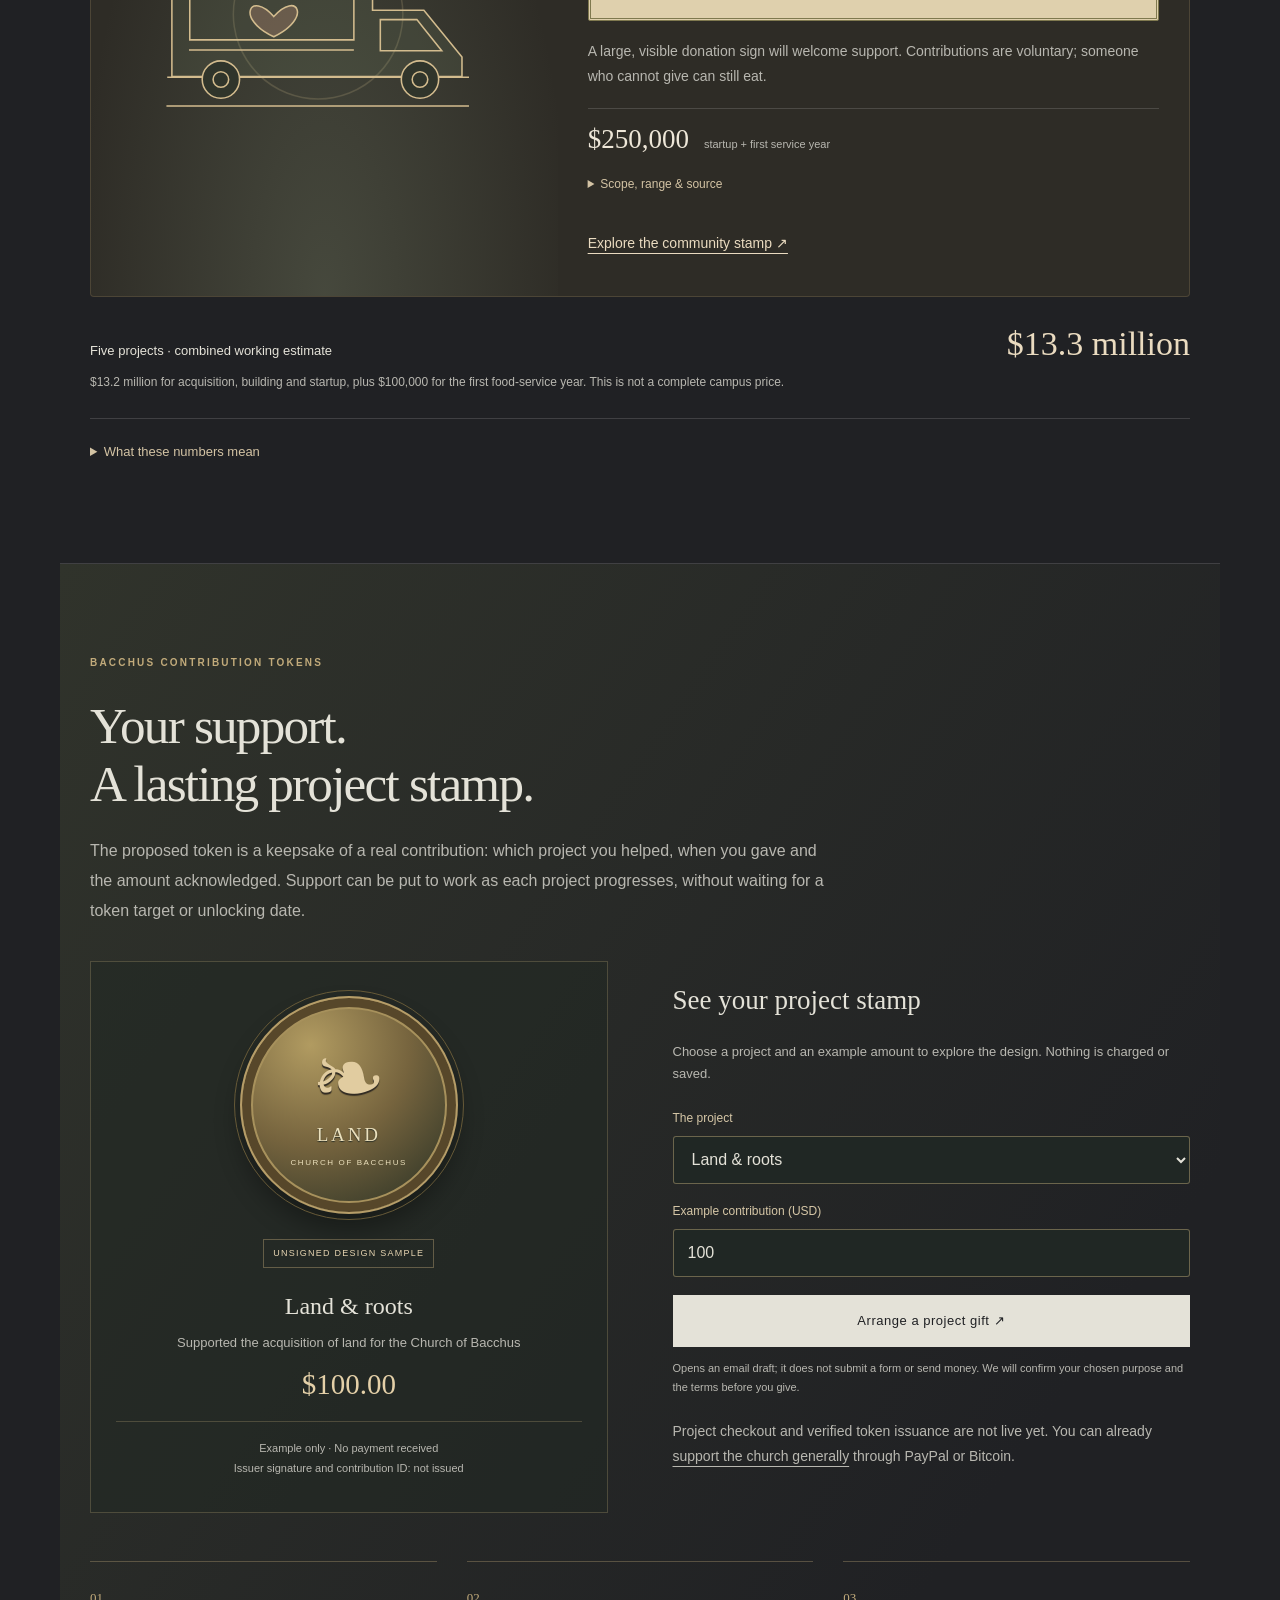
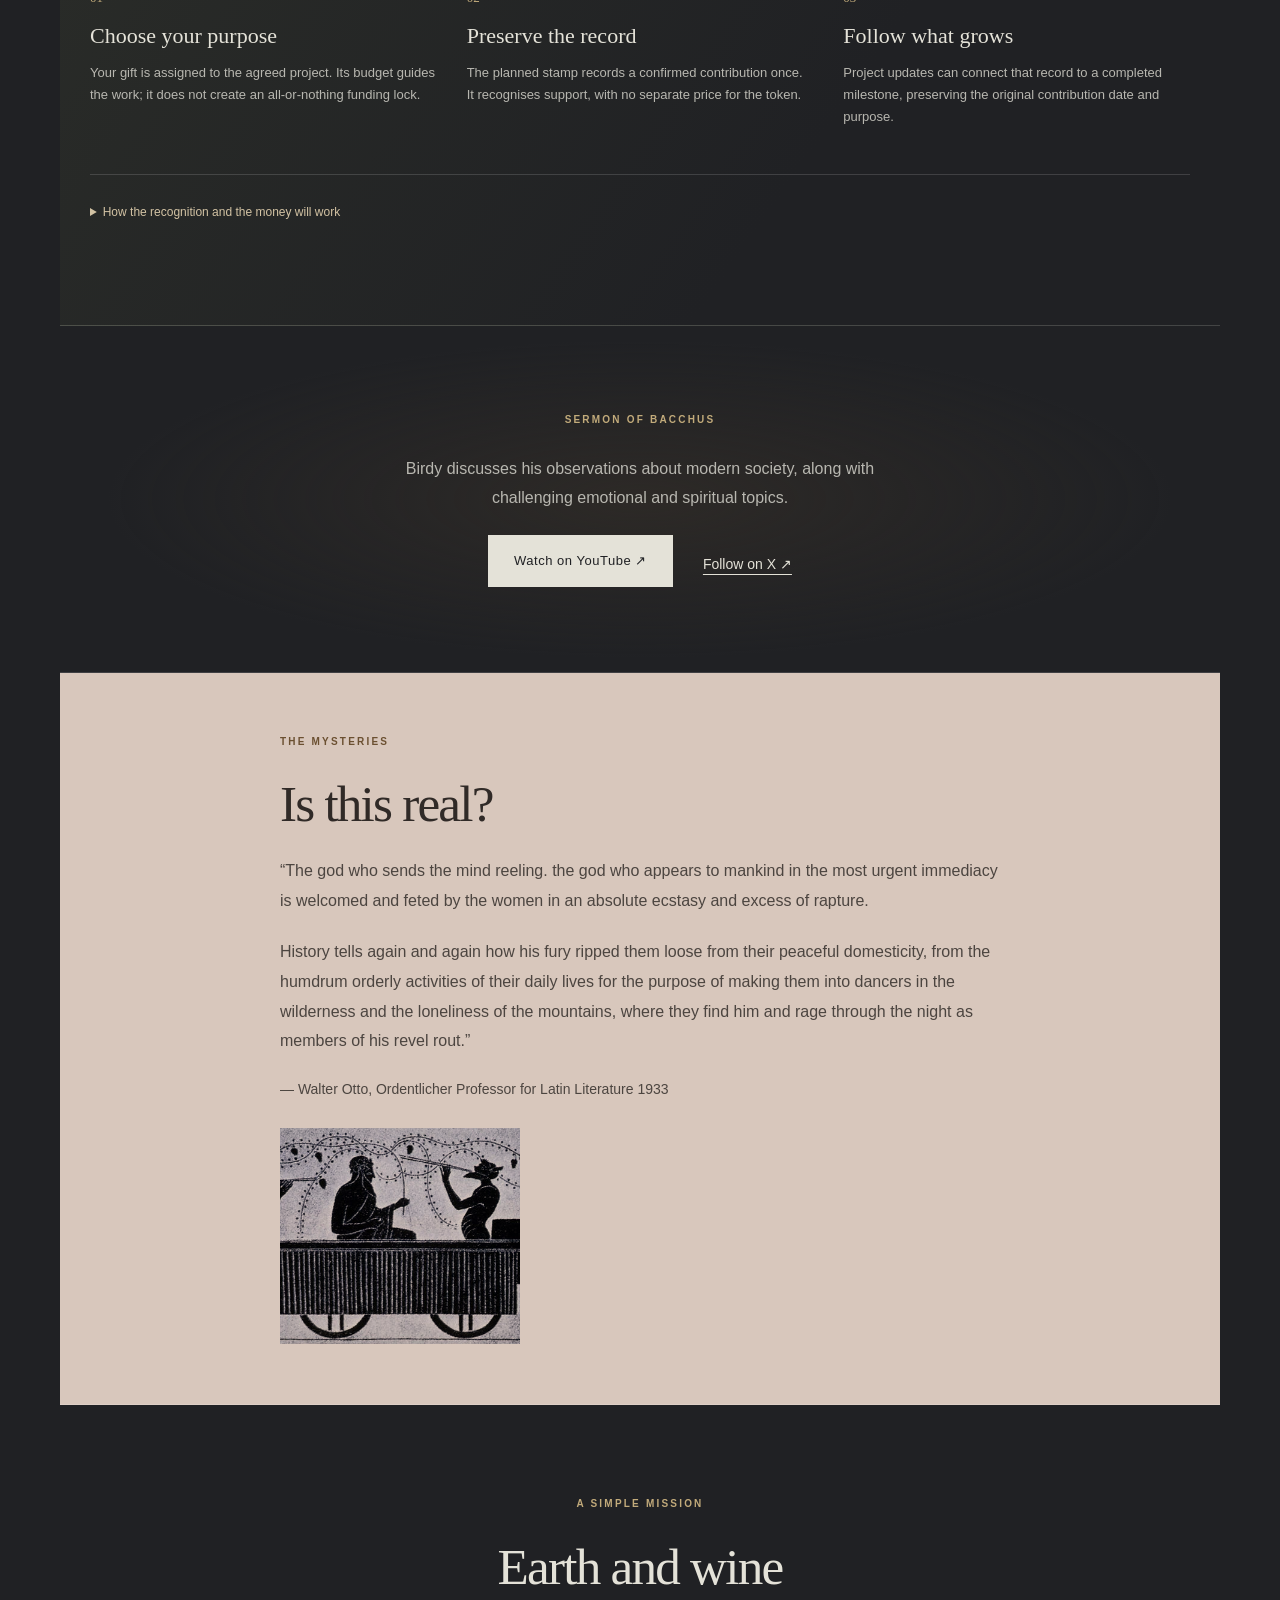
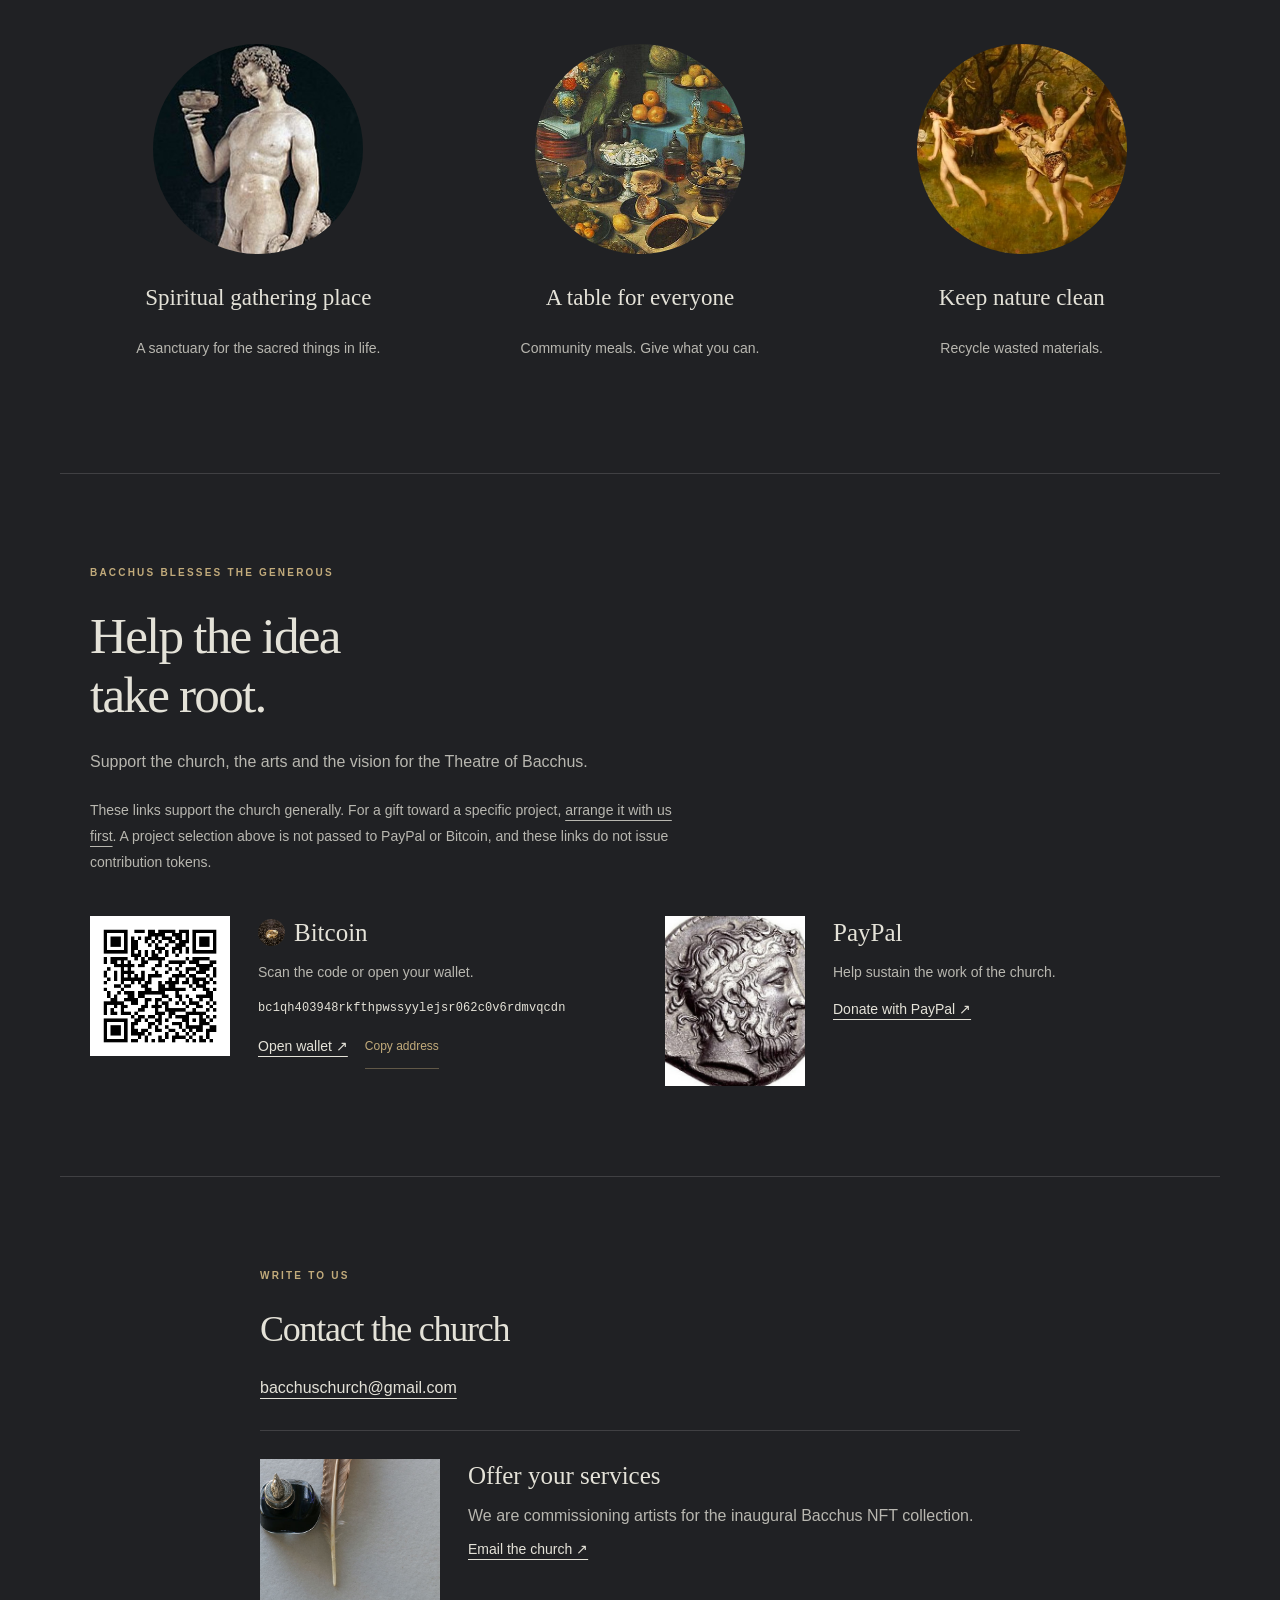
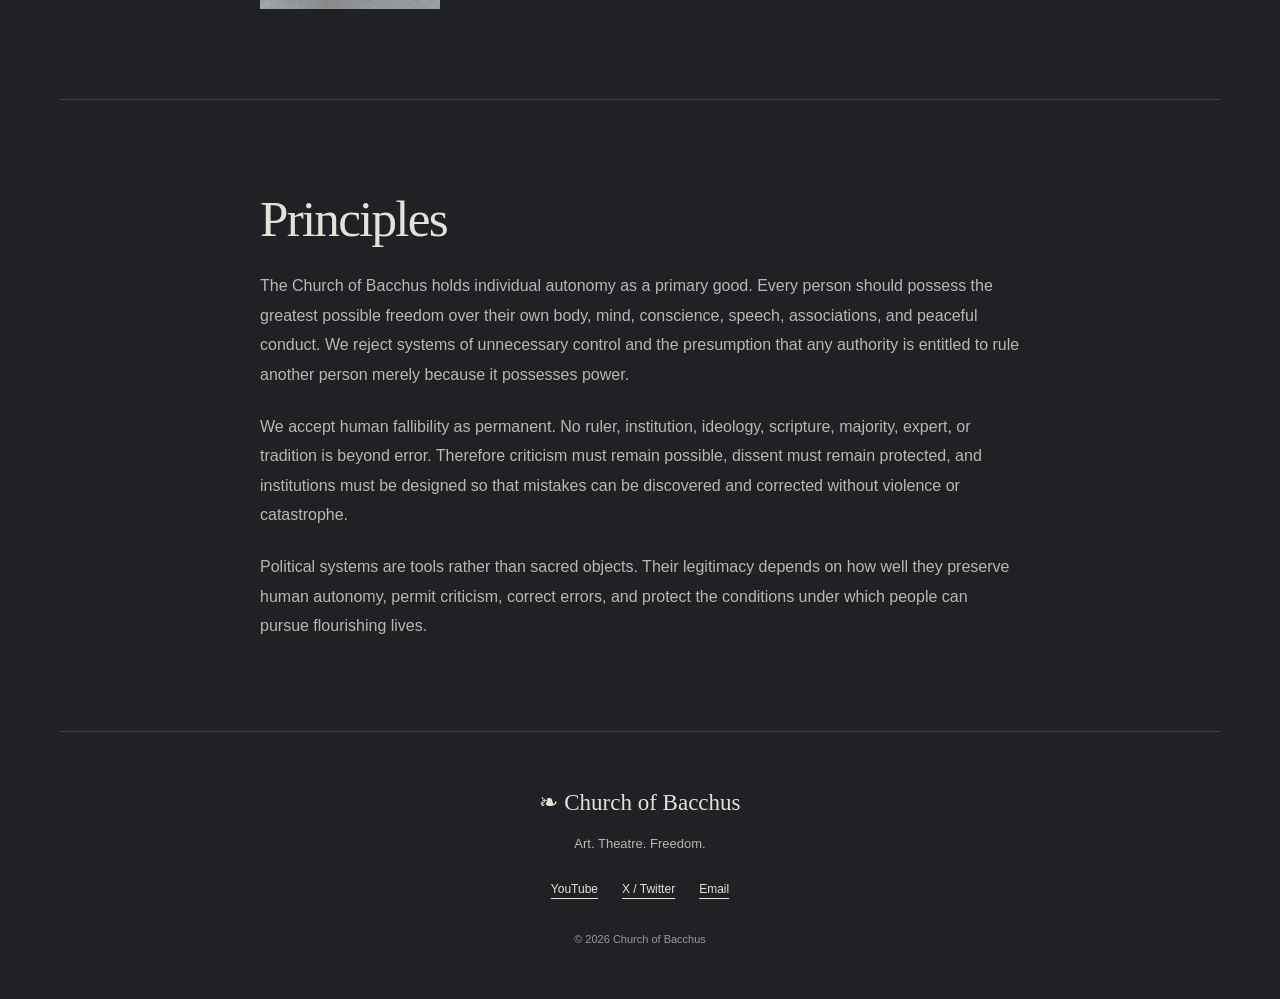
==== commit e6b18c76: "Clarify mystical tradition invitation" ====
--- a/index.html
+++ b/index.html
@@ -14,7 +14,7 @@
 <nav id="navigation" aria-label="Main navigation" hidden><a href="#home">home</a><a href="#build-plan">build plan</a><a href="#grounds">build with us</a><a href="#youtube">youtube</a><a href="#ritual">ritual</a><a href="#mission">mission</a><a href="#donate">donate</a><a href="#contact">contact</a><div class="social"><a href="https://x.com/sermonofbacchus" aria-label="Sermon of Bacchus on X">X</a><a href="https://youtube.com/@sermonofbacchus">YouTube ↗</a></div></nav>
 <main id="main">
 <section class="hero section" id="home"><div class="hero-art"><img src="assets/bacchus.jpg" alt="Classical painting of Bacchus with a wreath of leaves" fetchpriority="high"></div><div class="hero-copy"><p class="eyebrow">ART · THEATRE · FREEDOM</p><h1>Church <br>of <em>Bacchus</em></h1><p class="lead">A sanctuary for the sacred things in life.</p><p>Welcome to the Church of Bacchus, a virtual church reviving the ancient religion of Dionysus.</p><a class="text-link" href="#about">Enter the story <span>↓</span></a><aside class="ru-promo" aria-labelledby="ru-promo-title"><div class="ru-promo-top"><span class="ru-wordmark" aria-label="RU">RU<span aria-hidden="true">✧</span></span><span class="coming-soon">Coming soon</span></div><h2 id="ru-promo-title">Try our new IRL dating app that rewards courage in real life.</h2><p>Planned for iPhone and Android. Download links will appear here when RU launches.</p></aside></div></section>
-<section id="about" class="section about"><div><p class="eyebrow">AN OPEN INVITATION</p><h2>For freedom.</h2></div><div class="prose"><p>This church is for supporters of art &amp; theatre. For people who care about personal freedom and equality. A community of people who are curious about the mysteries of life and death and who believe in the Tradition of Criticism. The ancient mysteries and rites of Dionysus were attended by similar people.</p><p>For a scholarly history of this tradition, explore Brian Muraresku’s discussion of the Mysteries of Eleusis on <a href="https://youtu.be/Ov8BUQNZJfw?si=3sBy0MBwpSypxg9I"><em>The Practical Stoic Podcast</em></a>.</p><p>Society often limits “god” to the idea of an omnipotent person or deified prophet. This ignores how gods can represent our spiritual connection to the world, manifested as an idea form within us.</p><p>What is this experience? An openly mystical pursuit. We invite the audience to consider this powerful ancient tradition as a Portal, rather than thinking about some holy person you need to follow or compare yourself to.</p><p>The first and only official tenet of the church is, you do not talk about Church of Bacchus. Allow religious conversation to come up naturally. No proselytizing or buffeting people with your personal mystical beliefs.</p></div></section>
+<section id="about" class="section about"><div><p class="eyebrow">AN OPEN INVITATION</p><h2>For freedom.</h2></div><div class="prose"><p>This church is for supporters of art &amp; theatre. For people who care about personal freedom and equality. A community of people who are curious about the mysteries of life and death and who believe in the Tradition of Criticism. The ancient mysteries and rites of Dionysus were attended by similar people.</p><p>For a scholarly history of this tradition, explore Brian Muraresku’s discussion of the Mysteries of Eleusis on <a href="https://youtu.be/Ov8BUQNZJfw?si=3sBy0MBwpSypxg9I"><em>The Practical Stoic Podcast</em></a>.</p><p>Society often limits “God” to the idea of an omnipotent person or deified prophet. This ignores how gods can represent our spiritual connection to the world, manifested as an idea form within us.</p><p>This is an openly mystical pursuit. Consider this ancient tradition as a kind of portal that shows you new paths you might want to travel. There is no holy person to follow or compare yourself to.</p><p>The first and only official tenet of the church is, you do not talk about Church of Bacchus. Allow religious conversation to come up naturally. No proselytizing or buffeting people with your personal mystical beliefs.</p></div></section>
 <section id="build-plan" class="section theatre"><img src="assets/theatre.jpg" alt="Classical painting of a gathering of gods and celebrants" loading="lazy"><div><p class="eyebrow">THE BUILD PLAN</p><h2>The Theatre<br>of Bacchus</h2><p>Throughout history, theaters have served as temples of Bacchus. Our vision is a modern Theatre of Bacchus, which will both produce and host theatrical works.</p><p>Help us secure land and create a place for art, nature and community. Choose the part of the vision you want to support, from the theatre to a travelling food truck serving meals on a pay-what-you-can basis.</p><ul class="plan-list"><li><span>01</span> Land for the church grounds</li><li><span>02</span> Theatre of Bacchus</li><li><span>03</span> Wine cellar</li><li><span>04</span> Nature trail &amp; labyrinth</li><li><span>05</span> Pay-what-you-can food truck</li></ul><a class="button" href="#grounds">Explore the projects ↓</a><img class="zodiac" src="assets/zodiac.jpg" alt="Antique circular astrological chart with classical figures" loading="lazy"></div></section>
 
 <section id="grounds" class="section grounds" aria-labelledby="grounds-title">
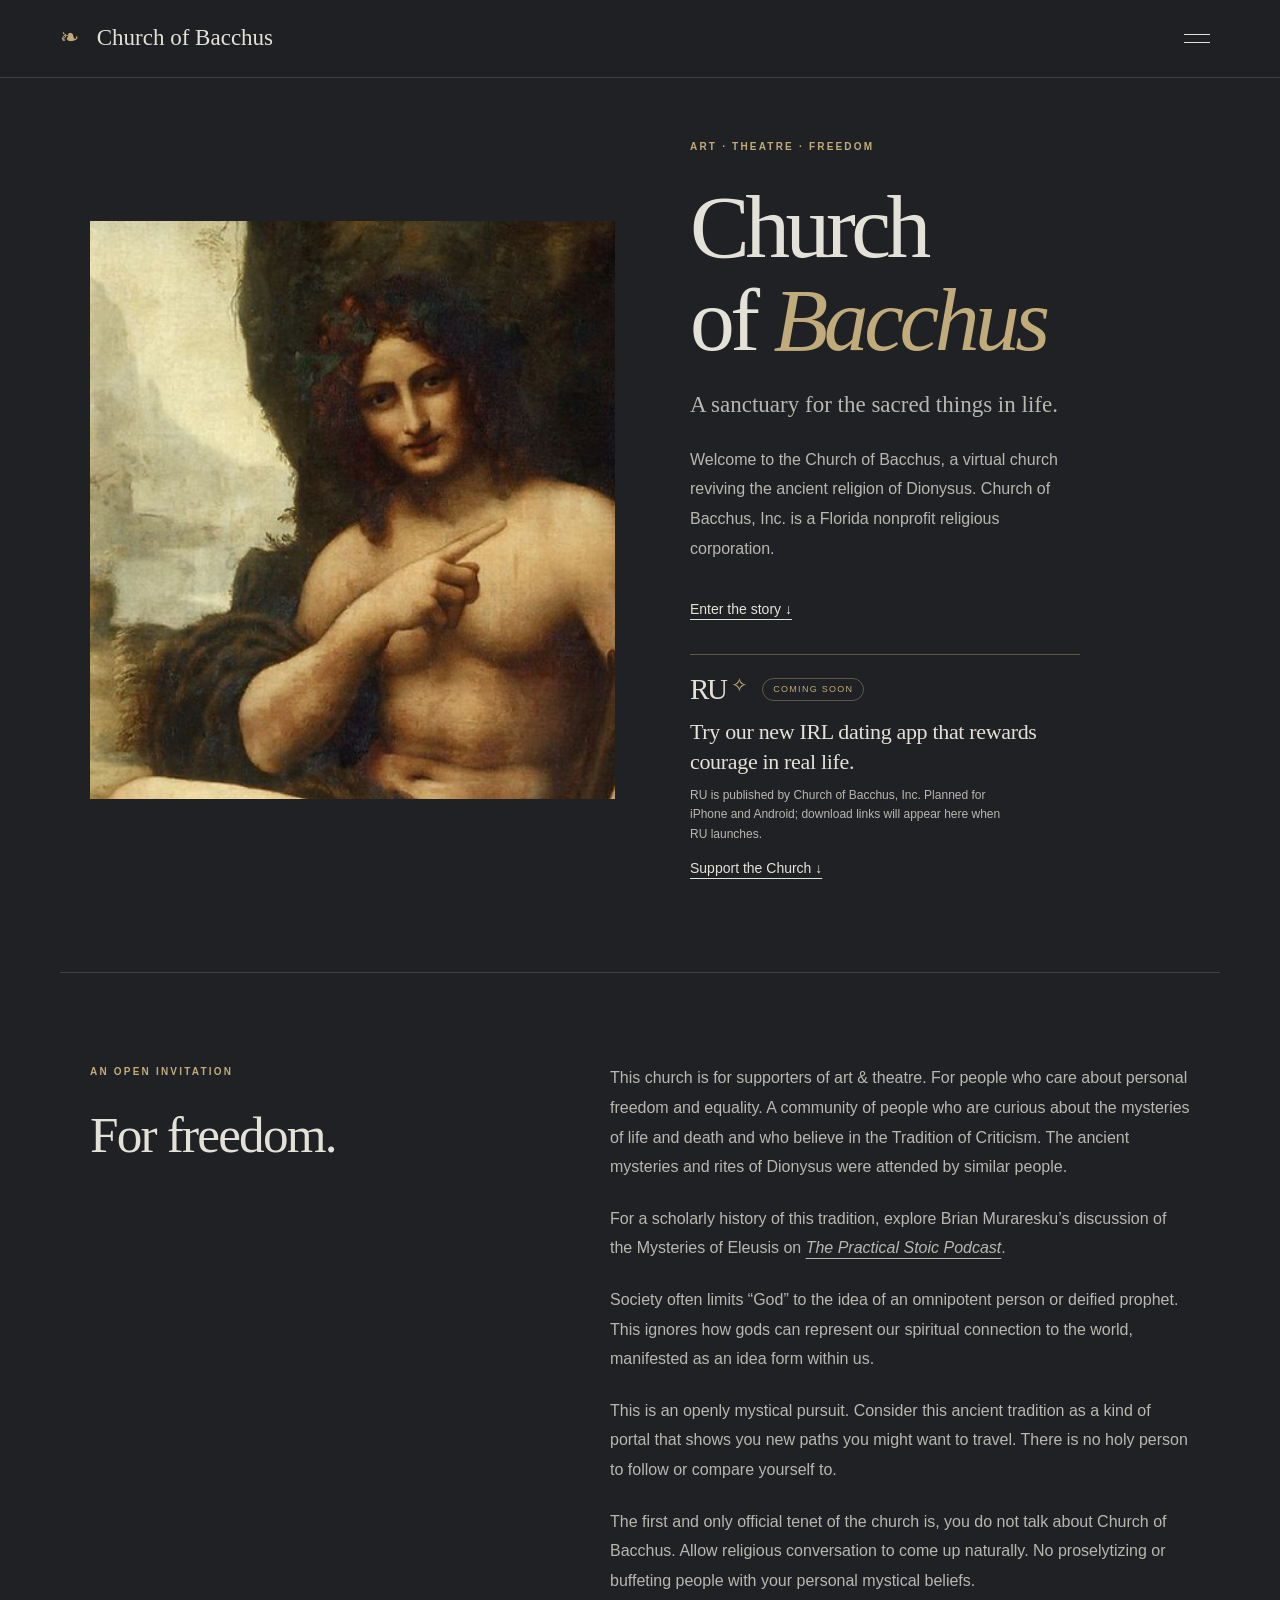
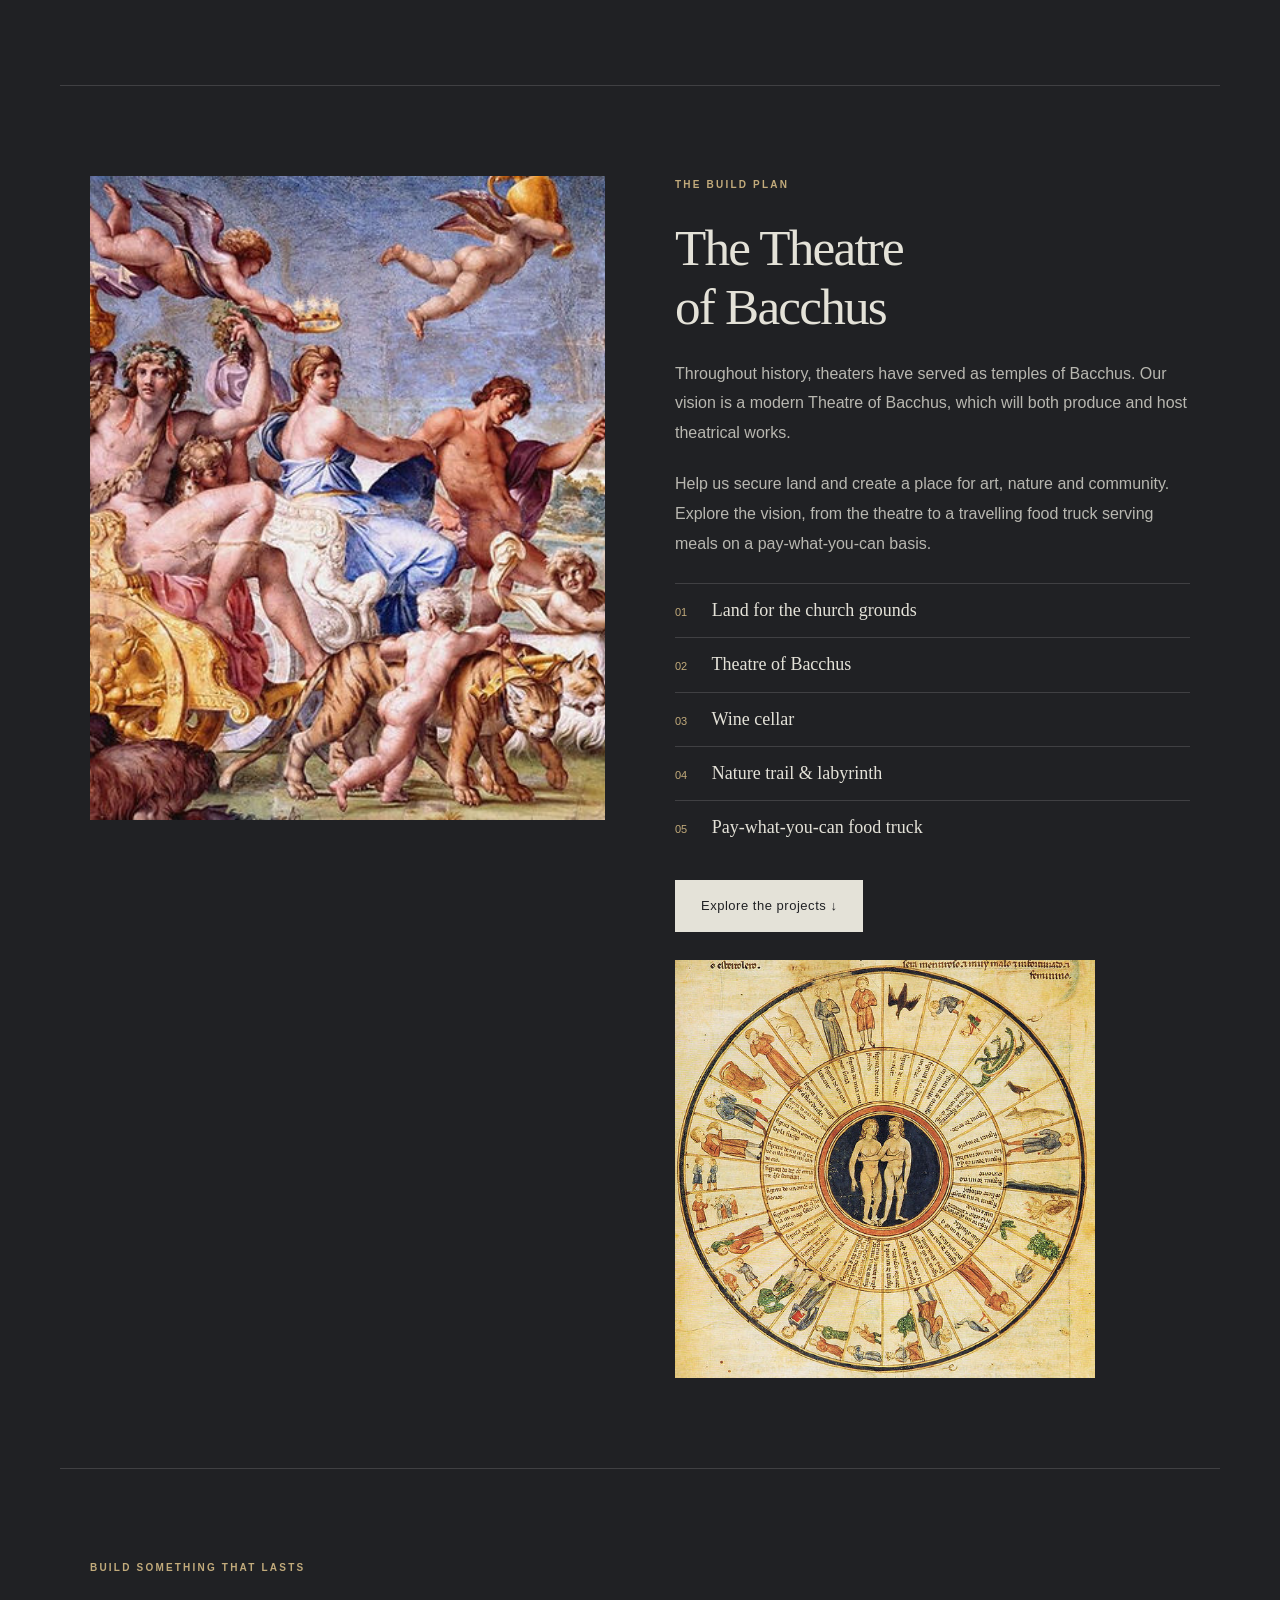
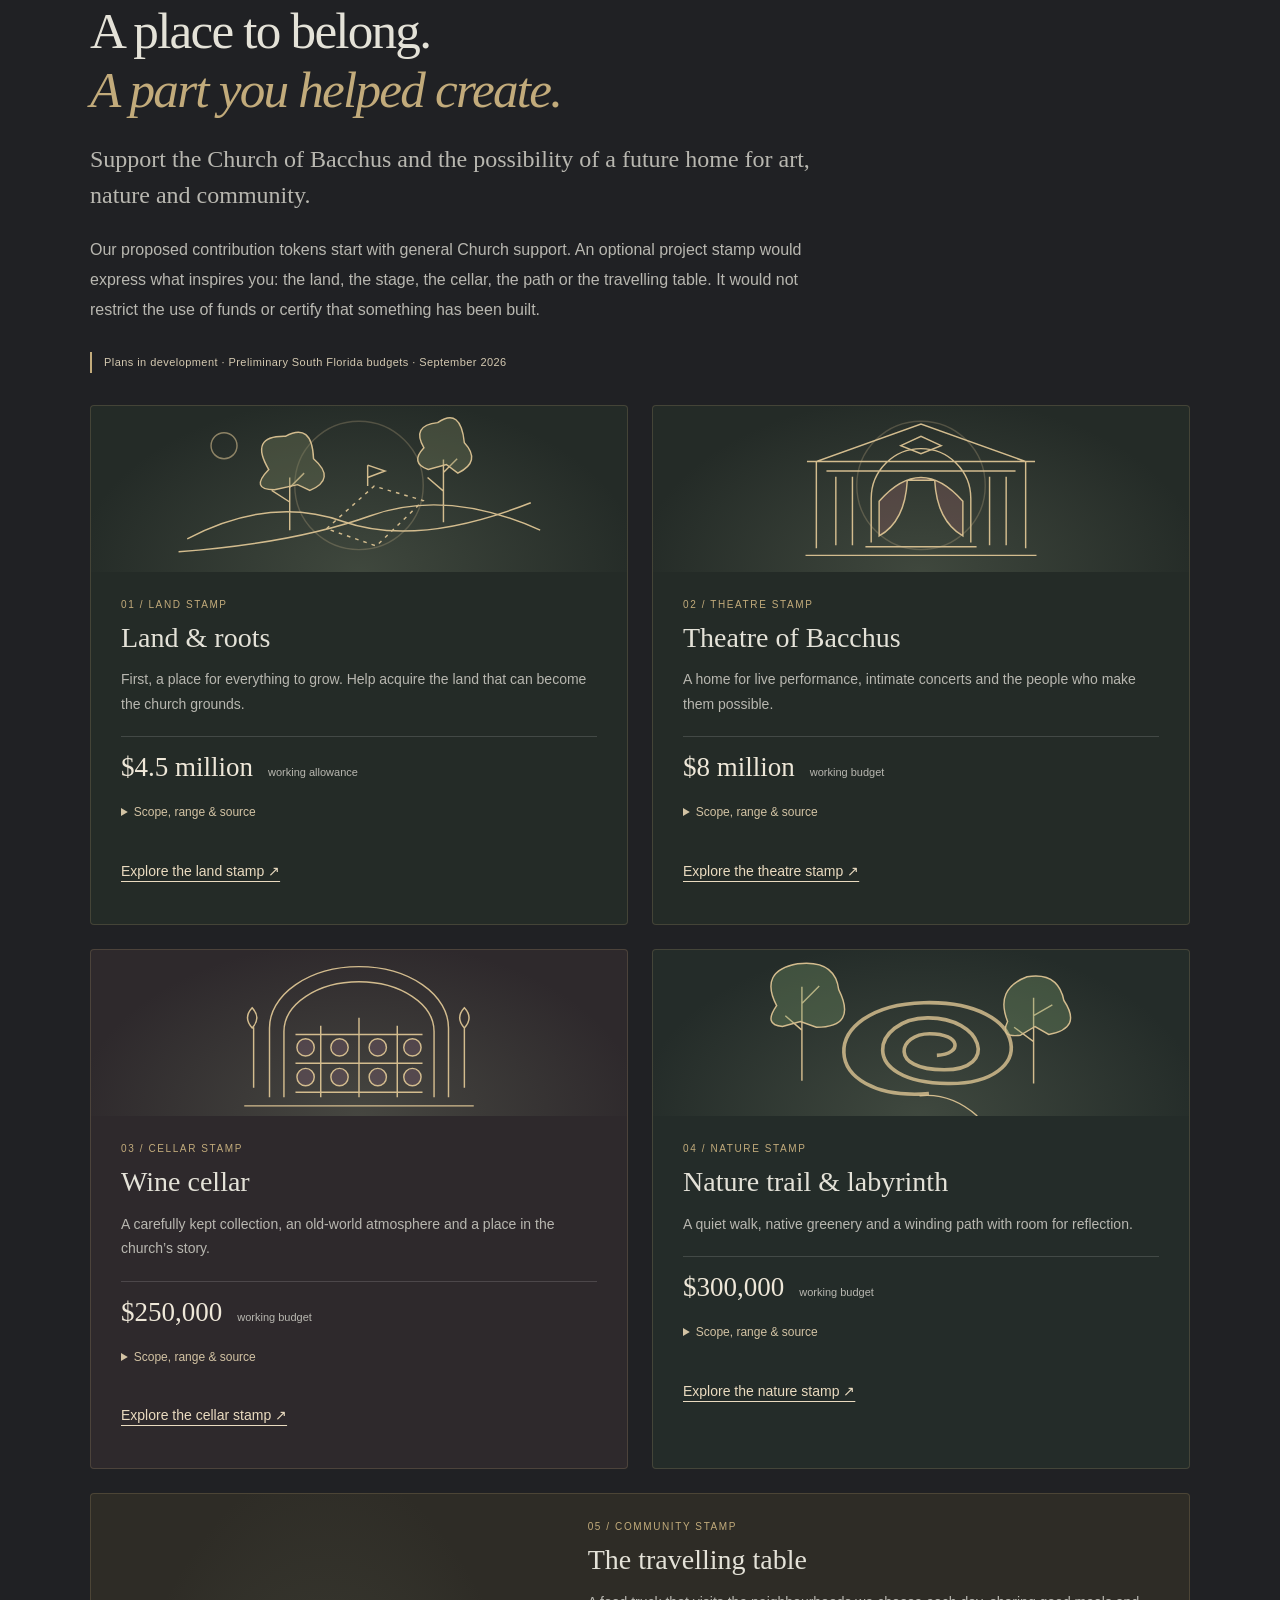
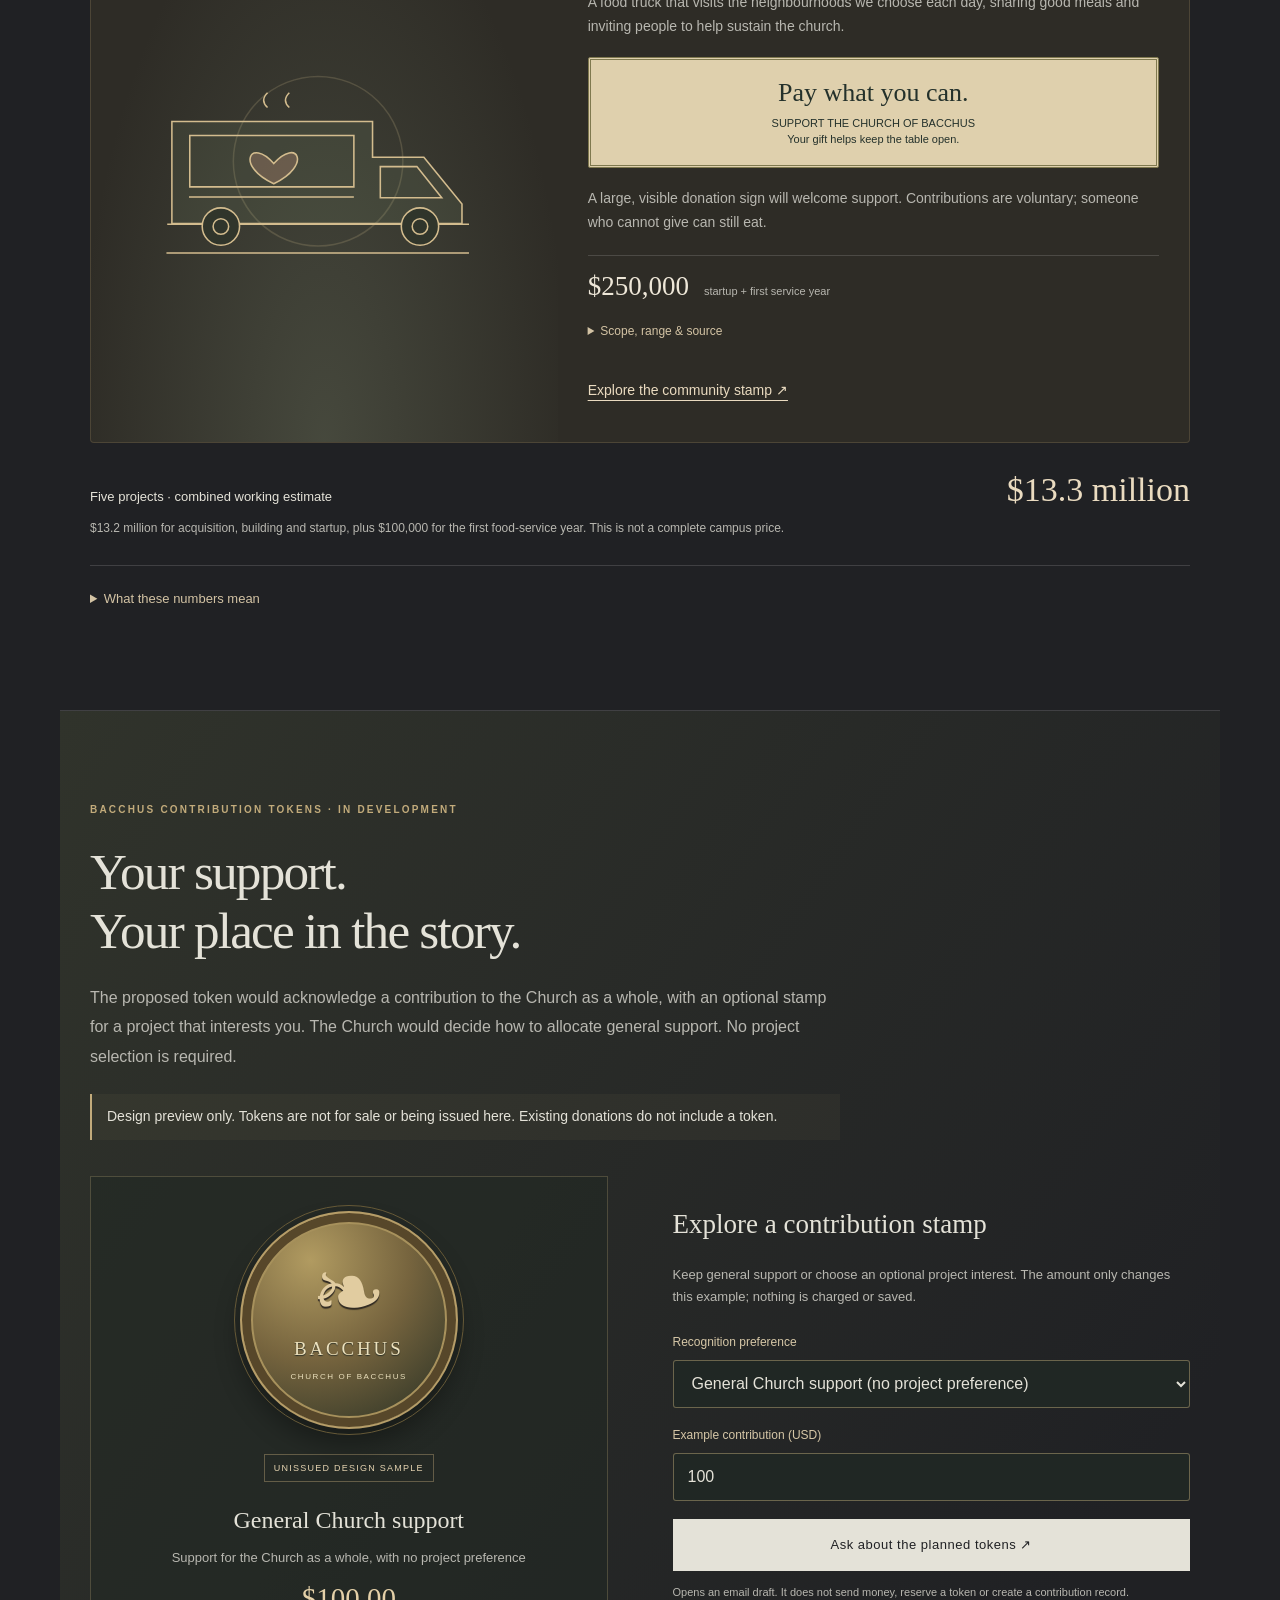
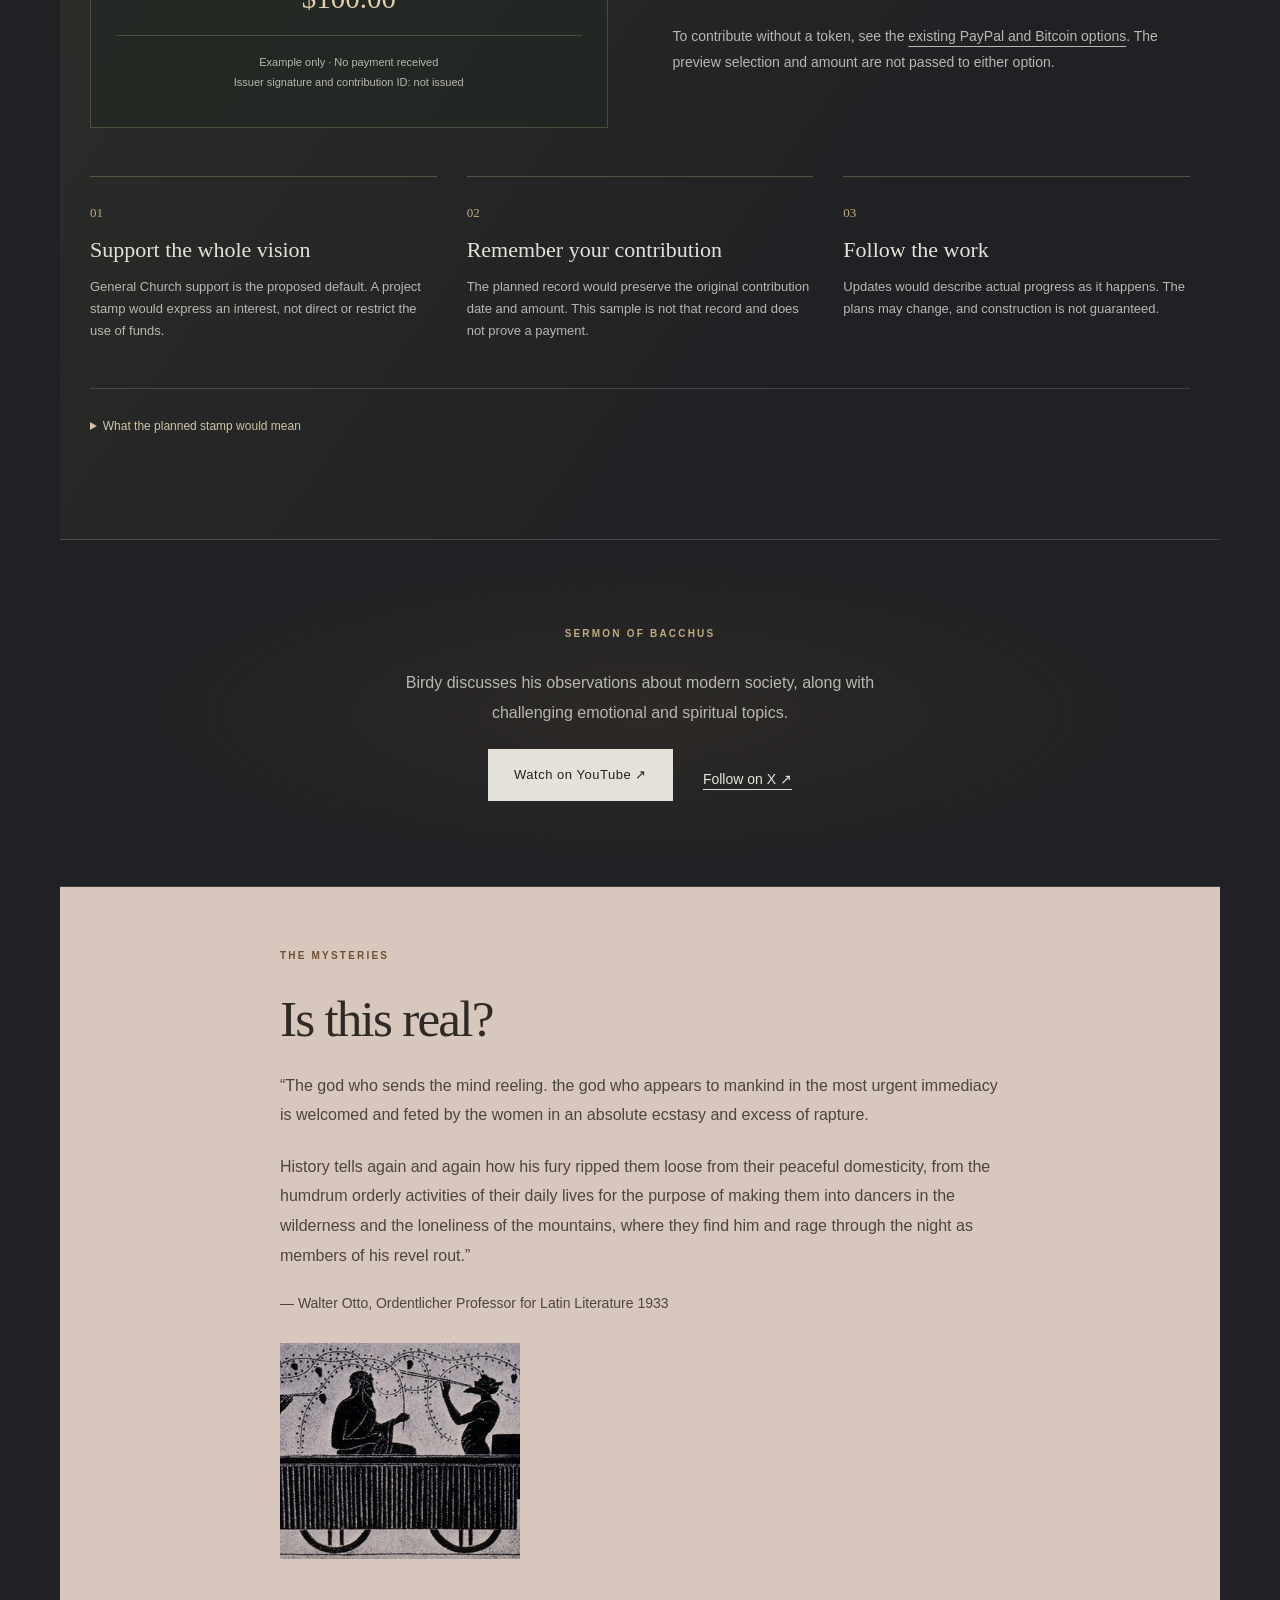
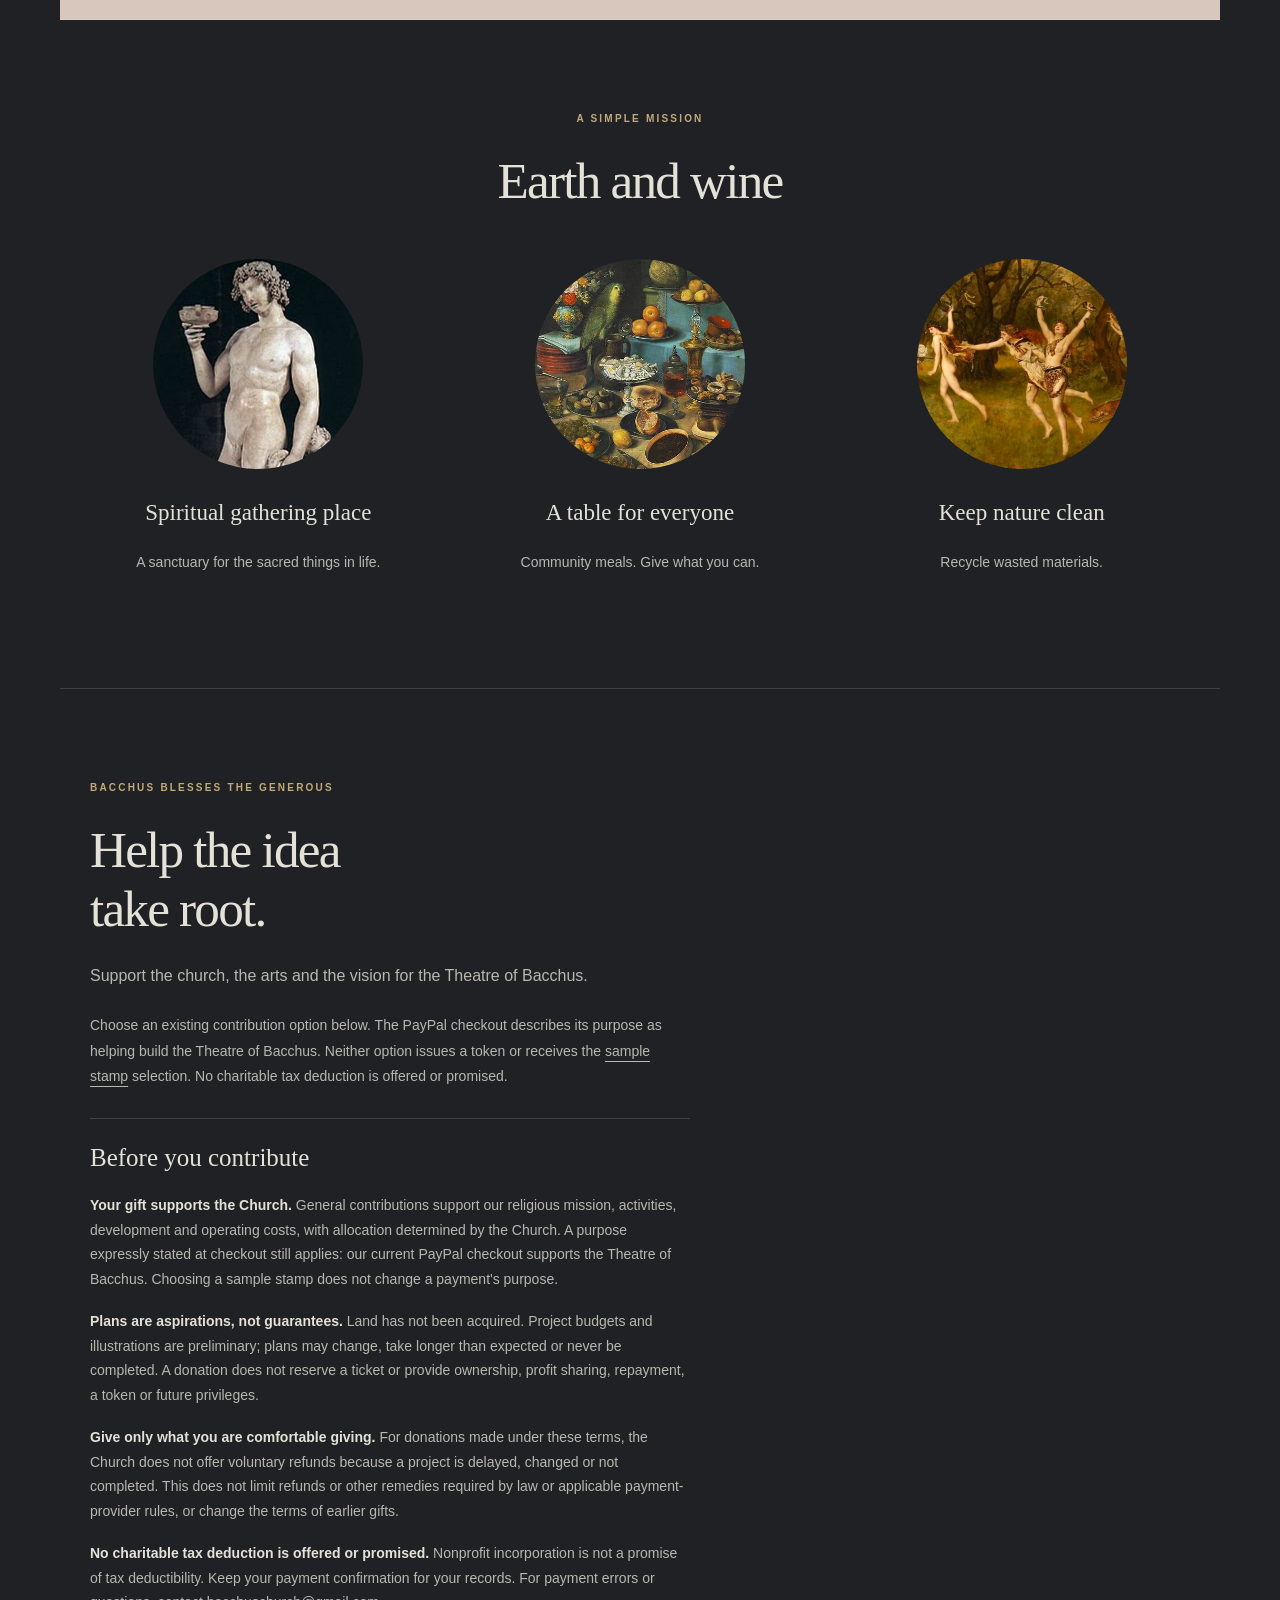
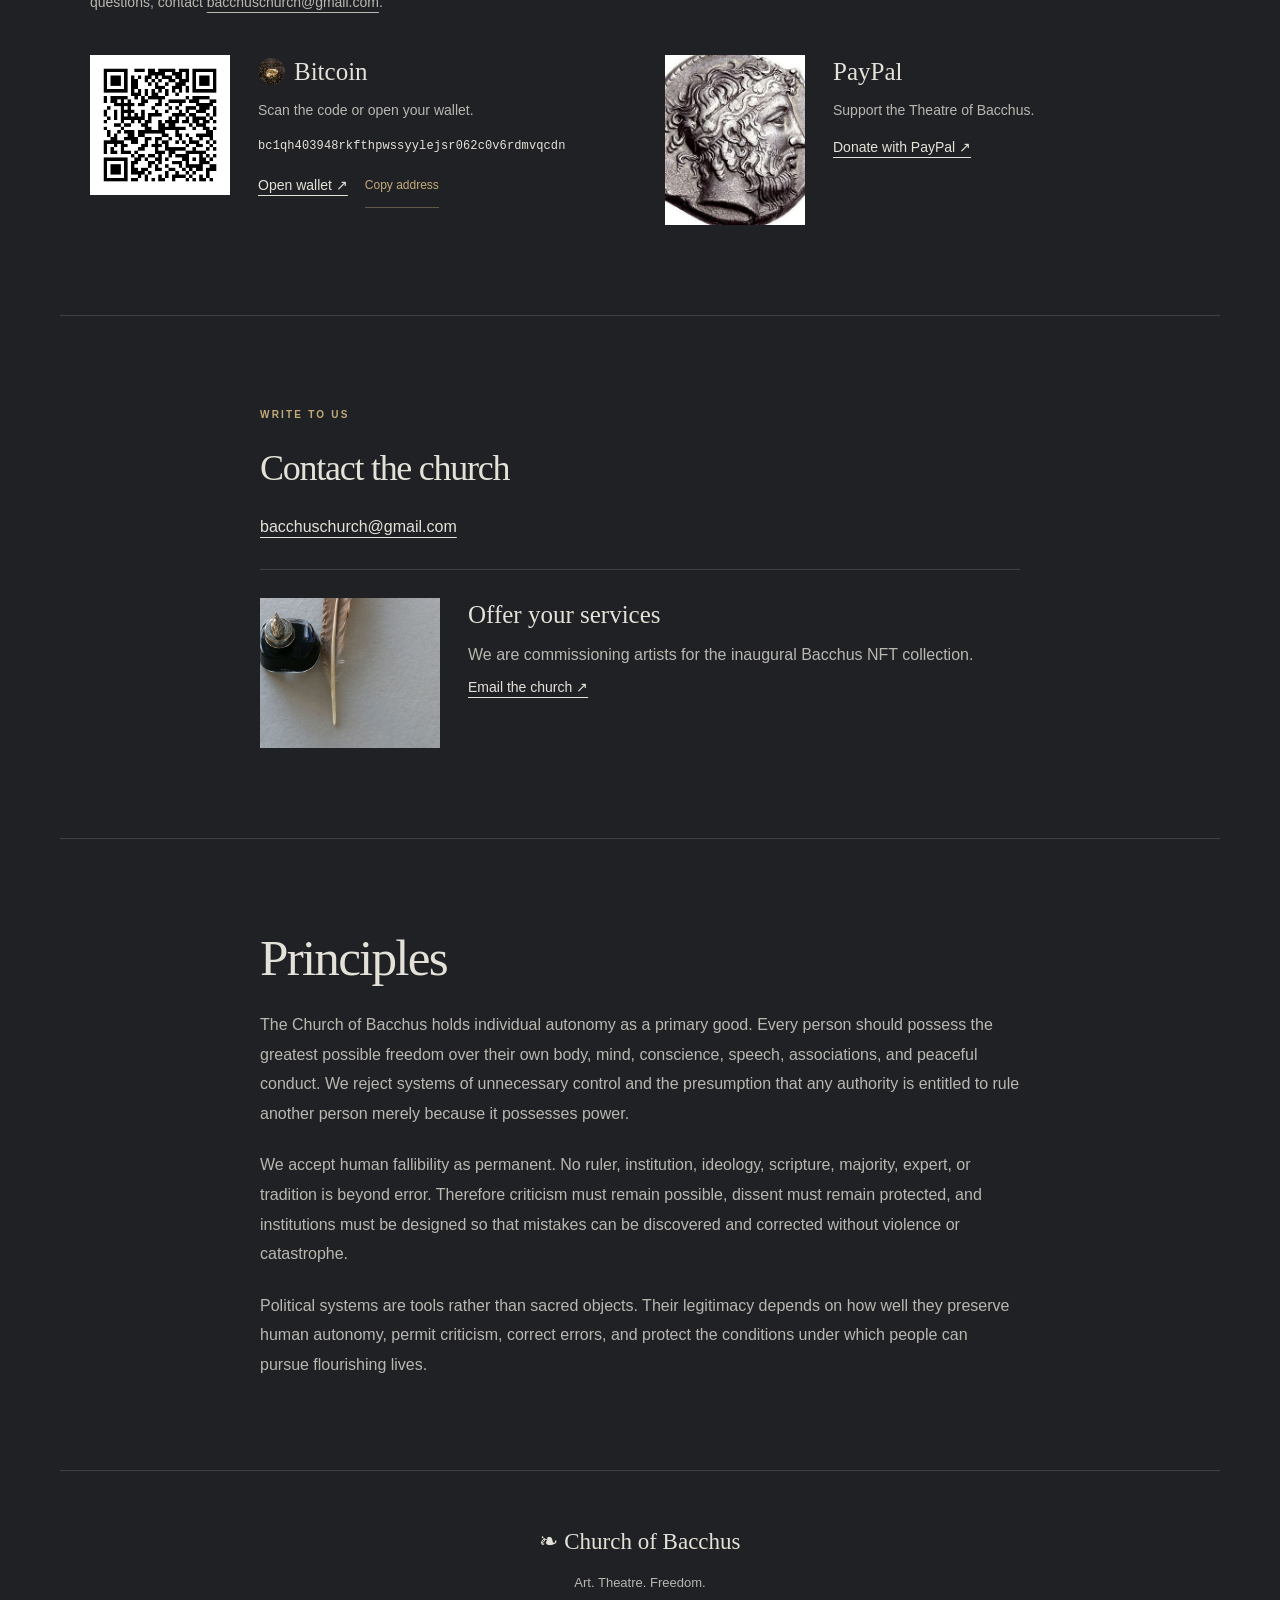
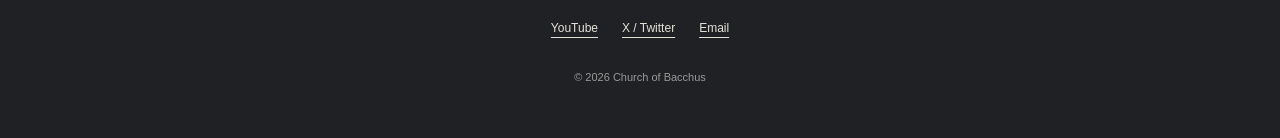
==== commit 105333f0: "Clarify Church support and donation terms" ====
--- a/index.html
+++ b/index.html
@@ -13,12 +13,12 @@
 <header class="header"><a class="brand" href="#home"><span aria-hidden="true">❧</span> Church of Bacchus</a><button class="menu-button" aria-label="Open menu" aria-expanded="false" aria-controls="navigation"><span></span><span></span></button></header>
 <nav id="navigation" aria-label="Main navigation" hidden><a href="#home">home</a><a href="#build-plan">build plan</a><a href="#grounds">build with us</a><a href="#youtube">youtube</a><a href="#ritual">ritual</a><a href="#mission">mission</a><a href="#donate">donate</a><a href="#contact">contact</a><div class="social"><a href="https://x.com/sermonofbacchus" aria-label="Sermon of Bacchus on X">X</a><a href="https://youtube.com/@sermonofbacchus">YouTube ↗</a></div></nav>
 <main id="main">
-<section class="hero section" id="home"><div class="hero-art"><img src="assets/bacchus.jpg" alt="Classical painting of Bacchus with a wreath of leaves" fetchpriority="high"></div><div class="hero-copy"><p class="eyebrow">ART · THEATRE · FREEDOM</p><h1>Church <br>of <em>Bacchus</em></h1><p class="lead">A sanctuary for the sacred things in life.</p><p>Welcome to the Church of Bacchus, a virtual church reviving the ancient religion of Dionysus.</p><a class="text-link" href="#about">Enter the story <span>↓</span></a><aside class="ru-promo" aria-labelledby="ru-promo-title"><div class="ru-promo-top"><span class="ru-wordmark" aria-label="RU">RU<span aria-hidden="true">✧</span></span><span class="coming-soon">Coming soon</span></div><h2 id="ru-promo-title">Try our new IRL dating app that rewards courage in real life.</h2><p>Planned for iPhone and Android. Download links will appear here when RU launches.</p></aside></div></section>
+<section class="hero section" id="home"><div class="hero-art"><img src="assets/bacchus.jpg" alt="Classical painting of Bacchus with a wreath of leaves" fetchpriority="high"></div><div class="hero-copy"><p class="eyebrow">ART · THEATRE · FREEDOM</p><h1>Church <br>of <em>Bacchus</em></h1><p class="lead">A sanctuary for the sacred things in life.</p><p>Welcome to the Church of Bacchus, a virtual church reviving the ancient religion of Dionysus. Church of Bacchus, Inc. is a Florida nonprofit religious corporation.</p><a class="text-link" href="#about">Enter the story <span>↓</span></a><aside class="ru-promo" aria-labelledby="ru-promo-title"><div class="ru-promo-top"><span class="ru-wordmark" aria-label="RU">RU<span aria-hidden="true">✧</span></span><span class="coming-soon">Coming soon</span></div><h2 id="ru-promo-title">Try our new IRL dating app that rewards courage in real life.</h2><p>RU is published by Church of Bacchus, Inc. Planned for iPhone and Android; download links will appear here when RU launches.</p><a class="text-link" href="#donate">Support the Church ↓</a></aside></div></section>
 <section id="about" class="section about"><div><p class="eyebrow">AN OPEN INVITATION</p><h2>For freedom.</h2></div><div class="prose"><p>This church is for supporters of art &amp; theatre. For people who care about personal freedom and equality. A community of people who are curious about the mysteries of life and death and who believe in the Tradition of Criticism. The ancient mysteries and rites of Dionysus were attended by similar people.</p><p>For a scholarly history of this tradition, explore Brian Muraresku’s discussion of the Mysteries of Eleusis on <a href="https://youtu.be/Ov8BUQNZJfw?si=3sBy0MBwpSypxg9I"><em>The Practical Stoic Podcast</em></a>.</p><p>Society often limits “God” to the idea of an omnipotent person or deified prophet. This ignores how gods can represent our spiritual connection to the world, manifested as an idea form within us.</p><p>This is an openly mystical pursuit. Consider this ancient tradition as a kind of portal that shows you new paths you might want to travel. There is no holy person to follow or compare yourself to.</p><p>The first and only official tenet of the church is, you do not talk about Church of Bacchus. Allow religious conversation to come up naturally. No proselytizing or buffeting people with your personal mystical beliefs.</p></div></section>
-<section id="build-plan" class="section theatre"><img src="assets/theatre.jpg" alt="Classical painting of a gathering of gods and celebrants" loading="lazy"><div><p class="eyebrow">THE BUILD PLAN</p><h2>The Theatre<br>of Bacchus</h2><p>Throughout history, theaters have served as temples of Bacchus. Our vision is a modern Theatre of Bacchus, which will both produce and host theatrical works.</p><p>Help us secure land and create a place for art, nature and community. Choose the part of the vision you want to support, from the theatre to a travelling food truck serving meals on a pay-what-you-can basis.</p><ul class="plan-list"><li><span>01</span> Land for the church grounds</li><li><span>02</span> Theatre of Bacchus</li><li><span>03</span> Wine cellar</li><li><span>04</span> Nature trail &amp; labyrinth</li><li><span>05</span> Pay-what-you-can food truck</li></ul><a class="button" href="#grounds">Explore the projects ↓</a><img class="zodiac" src="assets/zodiac.jpg" alt="Antique circular astrological chart with classical figures" loading="lazy"></div></section>
+<section id="build-plan" class="section theatre"><img src="assets/theatre.jpg" alt="Classical painting of a gathering of gods and celebrants" loading="lazy"><div><p class="eyebrow">THE BUILD PLAN</p><h2>The Theatre<br>of Bacchus</h2><p>Throughout history, theaters have served as temples of Bacchus. Our vision is a modern Theatre of Bacchus, which will both produce and host theatrical works.</p><p>Help us secure land and create a place for art, nature and community. Explore the vision, from the theatre to a travelling food truck serving meals on a pay-what-you-can basis.</p><ul class="plan-list"><li><span>01</span> Land for the church grounds</li><li><span>02</span> Theatre of Bacchus</li><li><span>03</span> Wine cellar</li><li><span>04</span> Nature trail &amp; labyrinth</li><li><span>05</span> Pay-what-you-can food truck</li></ul><a class="button" href="#grounds">Explore the projects ↓</a><img class="zodiac" src="assets/zodiac.jpg" alt="Antique circular astrological chart with classical figures" loading="lazy"></div></section>
 
 <section id="grounds" class="section grounds" aria-labelledby="grounds-title">
-  <div class="grounds-intro"><p class="eyebrow">BUILD SOMETHING THAT LASTS</p><h2 id="grounds-title">A place to belong.<br><em>A part you helped create.</em></h2><p class="lead">Support the Church of Bacchus by helping bring one part of its future grounds to life.</p><p>Choose the land, the stage, the cellar, the path or the travelling table. Our planned Bacchus contribution tokens will carry a project stamp, preserving the story of your support.</p></div>
+  <div class="grounds-intro"><p class="eyebrow">BUILD SOMETHING THAT LASTS</p><h2 id="grounds-title">A place to belong.<br><em>A part you helped create.</em></h2><p class="lead">Support the Church of Bacchus and the possibility of a future home for art, nature and community.</p><p>Our proposed contribution tokens start with general Church support. An optional project stamp would express what inspires you: the land, the stage, the cellar, the path or the travelling table. It would not restrict the use of funds or certify that something has been built.</p></div>
   <p class="grounds-status">Plans in development · Preliminary South Florida budgets · September 2026</p>
   <div class="grounds-grid">
     <article class="ground-card" id="project-land">
@@ -46,19 +46,19 @@
   <details class="budget-notes"><summary>What these numbers mean</summary><p>These are September 2026 planning allowances, not appraisals, quotes, fundraising receipts or completion promises. The combined range is approximately $8.73–20.05 million. Major shared roads, parking, utilities, site drainage, financing, collection costs and future operations remain additional. Project-specific contingencies are included in the individual budgets.</p><p>Land appears once, in its own project. Cellar fit-out does not include a second building shell. We will revise these figures as the parcel, drawings and quotes develop. Concept illustrations are not architectural plans. No verified project contribution totals are published yet.</p></details>
 </section>
 <section id="contribution" class="section recognition" aria-labelledby="recognition-title">
-  <div class="recognition-top"><p class="eyebrow">BACCHUS CONTRIBUTION TOKENS</p><h2 id="recognition-title">Your support.<br>A lasting project stamp.</h2><p>The proposed token is a keepsake of a real contribution: which project you helped, when you gave and the amount acknowledged. Support can be put to work as each project progresses, without waiting for a token target or unlocking date.</p></div>
+  <div class="recognition-top"><p class="eyebrow">BACCHUS CONTRIBUTION TOKENS · IN DEVELOPMENT</p><h2 id="recognition-title">Your support.<br>Your place in the story.</h2><p>The proposed token would acknowledge a contribution to the Church as a whole, with an optional stamp for a project that interests you. The Church would decide how to allocate general support. No project selection is required.</p><p class="recognition-status">Design preview only. Tokens are not for sale or being issued here. Existing donations do not include a token.</p></div>
   <div class="recognition-layout">
-    <div id="sample-stamp" class="stamp-example" data-project="land"><div class="stamp-coin" aria-hidden="true"><strong id="stamp-word">LAND</strong><small>CHURCH OF BACCHUS</small></div><span class="sample-tag">Unsigned design sample</span><h3 id="stamp-project">Land &amp; roots</h3><p id="stamp-purpose">Supported the acquisition of land for the Church of Bacchus</p><p id="stamp-amount">$100.00</p><div class="stamp-meta"><span>Example only · No payment received</span><span>Issuer signature and contribution ID: not issued</span></div></div>
-    <div><div id="stamp-controls" class="stamp-controls" hidden><h3>See your project stamp</h3><p>Choose a project and an example amount to explore the design. Nothing is charged or saved.</p><div class="stamp-fields"><label for="gift-project">The project<select id="gift-project"><option value="land">Land &amp; roots</option><option value="theater">Theatre of Bacchus</option><option value="cellar">Wine cellar</option><option value="trail">Nature trail &amp; labyrinth</option><option value="food">The travelling table</option></select></label><label for="gift-amount">Example contribution (USD)<input id="gift-amount" type="text" inputmode="decimal" value="100" autocomplete="off" aria-describedby="gift-error"></label></div><p id="gift-error" role="status" hidden>Enter an amount from $0.01 to $1,000,000, with no more than two decimal places.</p><a id="gift-inquiry" class="button" href="mailto:bacchuschurch@gmail.com?subject=Project%20gift%20inquiry">Arrange a project gift ↗</a><p class="minor">Opens an email draft; it does not submit a form or send money. We will confirm your chosen purpose and the terms before you give.</p></div><noscript><p>To arrange a gift toward one project, email <a href="mailto:bacchuschurch@gmail.com?subject=Project%20gift%20inquiry">bacchuschurch@gmail.com</a> with the project you would like to support.</p></noscript><p class="donate-project-link">Project checkout and verified token issuance are not live yet. You can already <a href="#donate">support the church generally</a> through PayPal or Bitcoin.</p></div>
+    <div id="sample-stamp" class="stamp-example" data-project="general"><div class="stamp-coin" aria-hidden="true"><strong id="stamp-word">BACCHUS</strong><small>CHURCH OF BACCHUS</small></div><span class="sample-tag">Unissued design sample</span><h3 id="stamp-project">General Church support</h3><p id="stamp-purpose">Support for the Church as a whole, with no project preference</p><p id="stamp-amount">$100.00</p><div class="stamp-meta"><span>Example only · No payment received</span><span>Issuer signature and contribution ID: not issued</span></div></div>
+    <div><div id="stamp-controls" class="stamp-controls" hidden><h3>Explore a contribution stamp</h3><p>Keep general support or choose an optional project interest. The amount only changes this example; nothing is charged or saved.</p><div class="stamp-fields"><label for="gift-project">Recognition preference<select id="gift-project"><option value="general" selected>General Church support (no project preference)</option><option value="land">Land &amp; roots</option><option value="theater">Theatre of Bacchus</option><option value="cellar">Wine cellar</option><option value="trail">Nature trail &amp; labyrinth</option><option value="food">The travelling table</option></select></label><label for="gift-amount">Example contribution (USD)<input id="gift-amount" type="text" inputmode="decimal" value="100" autocomplete="off" aria-describedby="gift-error"></label></div><p id="gift-error" role="status" hidden>Enter an amount from $0.01 to $1,000,000, with no more than two decimal places.</p><a id="gift-inquiry" class="button" href="mailto:bacchuschurch@gmail.com?subject=Contribution%20stamp%20inquiry">Ask about the planned tokens ↗</a><p class="minor">Opens an email draft. It does not send money, reserve a token or create a contribution record.</p></div><noscript><p>This is an unissued sample for general Church support. To ask about the planned tokens, email <a href="mailto:bacchuschurch@gmail.com?subject=Contribution%20stamp%20inquiry">bacchuschurch@gmail.com</a>. A project preference is optional.</p></noscript><p class="donate-project-link">To contribute without a token, see the <a href="#donate">existing PayPal and Bitcoin options</a>. The preview selection and amount are not passed to either option.</p></div>
   </div>
-  <ol class="giving-steps"><li><b>01</b><h3>Choose your purpose</h3><p>Your gift is assigned to the agreed project. Its budget guides the work; it does not create an all-or-nothing funding lock.</p></li><li><b>02</b><h3>Preserve the record</h3><p>The planned stamp records a confirmed contribution once. It recognises support, with no separate price for the token.</p></li><li><b>03</b><h3>Follow what grows</h3><p>Project updates can connect that record to a completed milestone, preserving the original contribution date and purpose.</p></li></ol>
-  <details class="giving-terms"><summary>How the recognition and the money will work</summary><p>A contribution token is recognition, not a currency, investment, ownership share, repayment promise or automatic event ticket. The design has no trading, staking, interest or required token burning. Future privileges or event packages would have their own published terms.</p><p>The contribution record will show the original amount separately from fees, refunds and the amount available to the project. For example, a $100 gift with a hypothetical $3 processing cost leaves $97 for the chosen project. That is one $100 contribution, not $197 of funding. Refunded contributions must be corrected in the same record. No actual processor fee or live payment is implied by this example.</p><p>Donations can support approved work before a whole project is fully funded, including agreed planning and acquisition costs. A designated gift is not silently moved to another project. Permitted uses, changes of plan and unneeded balances will be agreed before accepting a project gift. There is no promise of a finished building by a particular date.</p><p>A verified stamp will require a confirmed payment record and a Church-issued signature. Choosing a project or visiting a payment page is not proof of a donation. Personal details and payment references should remain private. This browser sample is unsigned and cannot be redeemed.</p><p>The sample is not a tax receipt, and this page does not promise tax deductibility. Any future valuable benefits must be described and accounted for separately. See the <a href="https://www.irs.gov/charities-non-profits/substantiating-charitable-contributions">IRS guidance on donation acknowledgments and benefits</a>.</p></details>
+  <ol class="giving-steps"><li><b>01</b><h3>Support the whole vision</h3><p>General Church support is the proposed default. A project stamp would express an interest, not direct or restrict the use of funds.</p></li><li><b>02</b><h3>Remember your contribution</h3><p>The planned record would preserve the original contribution date and amount. This sample is not that record and does not prove a payment.</p></li><li><b>03</b><h3>Follow the work</h3><p>Updates would describe actual progress as it happens. The plans may change, and construction is not guaranteed.</p></li></ol>
+  <details class="giving-terms"><summary>What the planned stamp would mean</summary><p>The proposed token would acknowledge support. It would give no ownership share, profit entitlement, repayment promise or event admission. No current or future privileges are promised. Token supply, contribution amounts and final terms are still being developed.</p><p>Holding and transferring tokens, including resale, are part of the proposed design. No token purchase, transfer or resale service is available here. No resale price or willing buyer is promised, and a resale would not count as another contribution to the Church.</p><p>A future contribution record would distinguish the original amount from processing costs and any later corrections. For example, a $100 contribution with a hypothetical $3 processing cost leaves $97 available to the Church. That is one $100 contribution, not $197 of funding. This is an accounting example, not a statement of actual fees.</p><p>An optional project stamp would record a supporter's interest only. It would not establish a restricted gift, prove money was spent on that project or certify completed construction. Any actual progress would need its own dated evidence.</p><p>Issuing a real token would require a confirmed contribution and an operating issuance service. This browser sample is unsigned, unissued and not a tax receipt. Personal and payment details would remain separate from public recognition. No charitable tax deduction is offered or promised.</p></details>
 </section>
 
 <section id="youtube" class="section sermon"><p class="eyebrow">SERMON OF BACCHUS</p><p>Birdy discusses his observations about modern society, along with challenging emotional and spiritual topics.</p><div class="actions"><a class="button" href="https://youtube.com/@sermonofbacchus">Watch on YouTube ↗</a><a class="text-link" href="https://x.com/sermonofbacchus">Follow on X ↗</a></div></section>
 <section id="ritual" class="ritual section"><div><p class="eyebrow">THE MYSTERIES</p><h2>Is this real?</h2><figure class="otto-quote"><blockquote><p>“The god who sends the mind reeling. the god who appears to mankind in the most urgent immediacy is welcomed and feted by the women in an absolute ecstasy and excess of rapture.</p><p>History tells again and again how his fury ripped them loose from their peaceful domesticity, from the humdrum orderly activities of their daily lives for the purpose of making them into dancers in the wilderness and the loneliness of the mountains, where they find him and rage through the night as members of his revel rout.”</p></blockquote><figcaption>— Walter Otto, Ordentlicher Professor for Latin Literature 1933</figcaption></figure><img class="ritual-frieze" src="assets/ritual.jpg" alt="Ancient Greek illustration of figures and trailing vines" loading="lazy"></div></section>
 <section id="mission" class="section mission"><p class="eyebrow">A SIMPLE MISSION</p><h2>Earth and wine</h2><div class="mission-grid"><article><img src="assets/statue.jpg" alt="Marble Bacchus holding a cup" loading="lazy"><h3>Spiritual gathering place</h3><p>A sanctuary for the sacred things in life.</p></article><article><img src="assets/feast.jpg" alt="Still life with fruit and a richly laid table" loading="lazy"><h3>A table for everyone</h3><p>Community meals. Give what you can.</p></article><article><img src="assets/nature.png" alt="Figures dancing among trees in a classical woodland painting" loading="lazy"><h3>Keep nature clean</h3><p>Recycle wasted materials.</p></article></div></section>
-<section id="donate" class="section donate"><div class="donate-heading"><p class="eyebrow">BACCHUS BLESSES THE GENEROUS</p><h2>Help the idea<br>take root.</h2><p>Support the church, the arts and the vision for the Theatre of Bacchus.</p><p class="donate-project-link">These links support the church generally. For a gift toward a specific project, <a href="#contribution">arrange it with us first</a>. A project selection above is not passed to PayPal or Bitcoin, and these links do not issue contribution tokens.</p></div><div class="giving-grid"><article class="bitcoin-card"><img class="bitcoin-qr" src="assets/bitcoin-donation-qr.png" width="410" height="410" alt="Scan with a Bitcoin wallet to donate to the address shown alongside" loading="lazy"><div class="bitcoin-content"><h3><img class="bitcoin-coin" src="assets/bitcoin.jpg" alt="" loading="lazy">Bitcoin</h3><p>Scan the code or open your wallet.</p><code id="bitcoin-address" class="bitcoin-address" aria-label="Bitcoin donation address">bc1qh403948rkfthpwssyylejsr062c0v6rdmvqcdn</code><div class="bitcoin-actions"><a class="text-link" data-giving="bitcoin" href="bitcoin:bc1qh403948rkfthpwssyylejsr062c0v6rdmvqcdn">Open wallet ↗</a><button id="copy-bitcoin" class="copy-button" type="button" hidden>Copy address</button></div><p id="bitcoin-status" class="bitcoin-status" role="status" aria-live="polite"></p></div></article><article><img src="assets/coin.jpeg" alt="Ancient silver coin with a profile of Dionysus" loading="lazy"><h3>PayPal</h3><p>Help sustain the work of the church.</p><a class="text-link" data-giving="paypal" href="https://www.paypal.com/ncp/payment/AU6Y7SQSRUJJA">Donate with PayPal ↗</a></article></div></section>
+<section id="donate" class="section donate"><div class="donate-heading"><p class="eyebrow">BACCHUS BLESSES THE GENEROUS</p><h2>Help the idea<br>take root.</h2><p>Support the church, the arts and the vision for the Theatre of Bacchus.</p><p class="donate-project-link">Choose an existing contribution option below. The PayPal checkout describes its purpose as helping build the Theatre of Bacchus. Neither option issues a token or receives the <a href="#contribution">sample stamp</a> selection. No charitable tax deduction is offered or promised.</p><div class="support-terms" aria-labelledby="support-terms-title"><h3 id="support-terms-title">Before you contribute</h3><p><strong>Your gift supports the Church.</strong> General contributions support our religious mission, activities, development and operating costs, with allocation determined by the Church. A purpose expressly stated at checkout still applies: our current PayPal checkout supports the Theatre of Bacchus. Choosing a sample stamp does not change a payment's purpose.</p><p><strong>Plans are aspirations, not guarantees.</strong> Land has not been acquired. Project budgets and illustrations are preliminary; plans may change, take longer than expected or never be completed. A donation does not reserve a ticket or provide ownership, profit sharing, repayment, a token or future privileges.</p><p><strong>Give only what you are comfortable giving.</strong> For donations made under these terms, the Church does not offer voluntary refunds because a project is delayed, changed or not completed. This does not limit refunds or other remedies required by law or applicable payment-provider rules, or change the terms of earlier gifts.</p><p><strong>No charitable tax deduction is offered or promised.</strong> Nonprofit incorporation is not a promise of tax deductibility. Keep your payment confirmation for your records. For payment errors or questions, contact <a href="mailto:bacchuschurch@gmail.com">bacchuschurch@gmail.com</a>.</p></div></div><div class="giving-grid"><article class="bitcoin-card"><img class="bitcoin-qr" src="assets/bitcoin-donation-qr.png" width="410" height="410" alt="Scan with a Bitcoin wallet to donate to the address shown alongside" loading="lazy"><div class="bitcoin-content"><h3><img class="bitcoin-coin" src="assets/bitcoin.jpg" alt="" loading="lazy">Bitcoin</h3><p>Scan the code or open your wallet.</p><code id="bitcoin-address" class="bitcoin-address" aria-label="Bitcoin donation address">bc1qh403948rkfthpwssyylejsr062c0v6rdmvqcdn</code><div class="bitcoin-actions"><a class="text-link" data-giving="bitcoin" href="bitcoin:bc1qh403948rkfthpwssyylejsr062c0v6rdmvqcdn">Open wallet ↗</a><button id="copy-bitcoin" class="copy-button" type="button" hidden>Copy address</button></div><p id="bitcoin-status" class="bitcoin-status" role="status" aria-live="polite"></p></div></article><article><img src="assets/coin.jpeg" alt="Ancient silver coin with a profile of Dionysus" loading="lazy"><h3>PayPal</h3><p>Support the Theatre of Bacchus.</p><a class="text-link" data-giving="paypal" href="https://www.paypal.com/ncp/payment/AU6Y7SQSRUJJA">Donate with PayPal ↗</a></article></div></section>
 <section id="contact" class="section contact"><div><p class="eyebrow">WRITE TO US</p><h2>Contact the church</h2><a href="mailto:bacchuschurch@gmail.com">bacchuschurch@gmail.com</a><aside class="artists"><img src="assets/quill.jpg" alt="A quill and inkwell on paper" loading="lazy"><div><h3>Offer your services</h3><p>We are commissioning artists for the inaugural Bacchus NFT collection.</p><a class="text-link" href="mailto:bacchuschurch@gmail.com?subject=Artist%20inquiry">Email the church ↗</a></div></aside></div></section>
 <section id="principles" class="section principles" aria-labelledby="principles-title">
   <div class="prose">
--- a/grounds.css
+++ b/grounds.css
@@ -1,3 +1,5 @@
 /* Project support continues the church's charcoal, parchment and antique brass palette. */
+.support-terms{margin-top:28px;border-top:1px solid var(--line);padding-top:22px;max-width:690px}.support-terms h3{font-size:25px;margin-bottom:18px}.support-terms p{font-size:14px;line-height:1.75;margin-bottom:18px}.support-terms strong{color:var(--ink)}.support-terms a{overflow-wrap:anywhere}
+.recognition-status{border-left:2px solid var(--gold);padding:10px 15px;color:var(--ink);font-size:14px;background:#c2ab7b0d}
 .grounds-intro{max-width:720px}.grounds-intro h2 em{color:var(--gold);font-weight:400}.grounds-intro .lead{font-size:24px}.grounds-status{display:inline-block;color:#d4c9b1;font-size:11px;letter-spacing:.04em;border-left:2px solid var(--gold);padding-left:12px;margin:0 0 32px}.grounds-grid{display:grid;grid-template-columns:repeat(2,minmax(0,1fr));gap:24px}.ground-card{background:#242b27;border:1px solid #c2ab7b33;border-radius:4px;overflow:hidden}.ground-card:nth-child(3){background:#2e292c}.ground-card:nth-child(4){background:#242c29}.ground-card:nth-child(5){background:#2e2c26}.ground-art{height:166px;position:relative;overflow:hidden;background:radial-gradient(ellipse at 50% 100%,#76816a55,transparent 75%)}.ground-art svg{width:100%;height:100%;display:block;color:#d3bc8e}.ground-body{padding:27px 30px 30px}.ground-body h3{font-size:28px;margin-bottom:11px}.ground-body p{font-size:14px;line-height:1.75;margin-bottom:15px}.ground-number{color:var(--gold);font:10px Arial;letter-spacing:.16em;display:block;margin-bottom:9px}.ground-budget{display:flex;gap:15px;align-items:baseline;border-top:1px solid var(--line);padding-top:15px;margin-top:20px}.ground-budget strong{font:27px Georgia;color:#eee7d8}.ground-budget span{font-size:11px;color:var(--muted)}.ground-body details{font-size:12px;line-height:1.7;color:var(--muted);margin:10px 0}.ground-body summary,.budget-notes summary{cursor:pointer;color:#d3c3a4;padding:9px 0}.ground-body details p{font-size:12px;margin:8px 0 10px}.ground-body .text-link{min-height:44px;display:inline-flex;align-items:center;color:#eadbc0}.ground-card.food-card{grid-column:1/-1;display:grid;grid-template-columns:.85fr 1.15fr;align-items:center}.food-card .ground-art{height:100%;min-height:300px}.truck-sign{background:#dfd0ad;color:#24312b;border:3px double #7f794f;border-radius:2px;margin:18px 0;padding:17px 20px;text-align:center}.truck-sign strong{display:block;font:26px/1.2 Georgia}.truck-sign span{display:block;font-size:11px;line-height:1.5;margin-top:7px}.budget-notes{margin-top:25px;border-top:1px solid var(--line);padding-top:12px;font-size:13px}.budget-notes p{max-width:850px;font-size:13px}.budget-total{display:flex;justify-content:space-between;align-items:baseline;gap:18px;margin-top:28px}.budget-total strong{font:34px Georgia;color:#eadbc0}.budget-total span{font-size:13px;max-width:470px}.budget-total+small{display:block;font-size:12px;color:var(--muted);margin-top:8px}.recognition{background:linear-gradient(125deg,#30332b,#202124 75%)}.recognition-top{max-width:750px}.recognition h2{font-size:clamp(34px,4vw,52px)}.recognition-layout{display:grid;grid-template-columns:1fr 1fr;gap:65px;align-items:center;margin-top:36px}.stamp-coin{position:relative;isolation:isolate;width:218px;aspect-ratio:1;margin:0 auto 22px;border-radius:50%;display:flex;flex-direction:column;align-items:center;justify-content:center;border:2px solid #b69d68;outline:1px solid #665937;outline-offset:5px;background:radial-gradient(circle at 32% 22%,#b19b61 0%,#76643e 45%,#343828 86%);box-shadow:inset 0 0 0 9px #57472a,inset 0 0 0 11px #a7915c,0 15px 26px #0005;color:#ece1bd}.stamp-coin:before{content:'❧';font:90px/1 Georgia;color:#e1cca0;text-shadow:0 2px 1px #302a22;margin-top:-10px}.stamp-coin strong{font:19px Georgia;letter-spacing:.15em;text-align:center;max-width:90%;text-shadow:0 1px 1px #282e26}.stamp-coin small{font:8px Arial;letter-spacing:.2em;margin-top:12px}.stamp-example{text-align:center;border:1px solid #c2ab7b44;padding:34px 25px;background:#20292388}.stamp-example h3{font-size:24px;margin:14px 0 10px}.stamp-example p{font-size:13px;line-height:1.65;margin-bottom:14px}.sample-tag{display:inline-block;font-size:9px;letter-spacing:.14em;text-transform:uppercase;color:#e6d4b1;padding:5px 9px;border:1px solid #c2ab7b66;margin-bottom:8px}.stamp-example #stamp-amount{font:29px Georgia;color:#e4d0a8}.stamp-meta{border-top:1px solid #c2ab7b44;margin-top:20px;padding-top:16px;font-size:11px;color:var(--muted)}.stamp-meta span{display:block}.stamp-fields{display:grid;gap:16px;margin-bottom:18px}.stamp-fields label{display:block;font-size:12px;color:#d6c7a7}.stamp-fields input,.stamp-fields select{display:block;width:100%;margin-top:7px;border:1px solid #c2ab7b77;border-radius:3px;background:#202724;color:var(--ink);padding:12px 14px;min-height:48px;font:16px Arial}.stamp-fields select{cursor:pointer}.stamp-controls h3{font-size:27px}.stamp-controls p{font-size:13px;line-height:1.7}.stamp-controls .button{width:100%;text-align:center}.stamp-controls .button[aria-disabled=true]{opacity:.4;cursor:default}.stamp-controls .minor{font-size:11px;color:var(--muted);margin-top:12px}.stamp-controls #gift-error{color:#e8aba1}.giving-steps{display:grid;grid-template-columns:repeat(3,1fr);gap:30px;padding:0;list-style:none;margin-top:48px}.giving-steps li{padding-top:20px;border-top:1px solid #c2ab7b55}.giving-steps b{color:var(--gold);font:13px Georgia}.giving-steps h3{font-size:22px;margin:9px 0 11px}.giving-steps p{font-size:13px;line-height:1.7}.giving-terms{border-top:1px solid var(--line);margin-top:24px;padding-top:14px;font-size:12px}.giving-terms summary{cursor:pointer;padding:12px 0;color:#d3c3a4}.giving-terms p{max-width:860px;margin-bottom:12px}.donate-project-link{font-size:14px;max-width:690px}.build-link{display:flex;gap:18px;flex-wrap:wrap}.build-link .button{margin-top:10px}
 @media(max-width:760px){.grounds-grid{grid-template-columns:1fr}.ground-card.food-card{display:block}.food-card .ground-art{height:180px;min-height:0}.ground-body{padding:23px}.ground-art{height:145px}.recognition-layout{grid-template-columns:1fr;gap:26px}.recognition-layout .stamp-example{order:2}.stamp-coin{width:195px}.giving-steps{grid-template-columns:1fr;gap:8px;margin-top:25px}.giving-steps li{padding-top:16px}.giving-steps p{margin-bottom:14px}.budget-total{display:block}.budget-total strong{display:block;margin-top:10px}.grounds-intro .lead{font-size:22px}.ground-budget{flex-wrap:wrap;gap:5px 15px}}
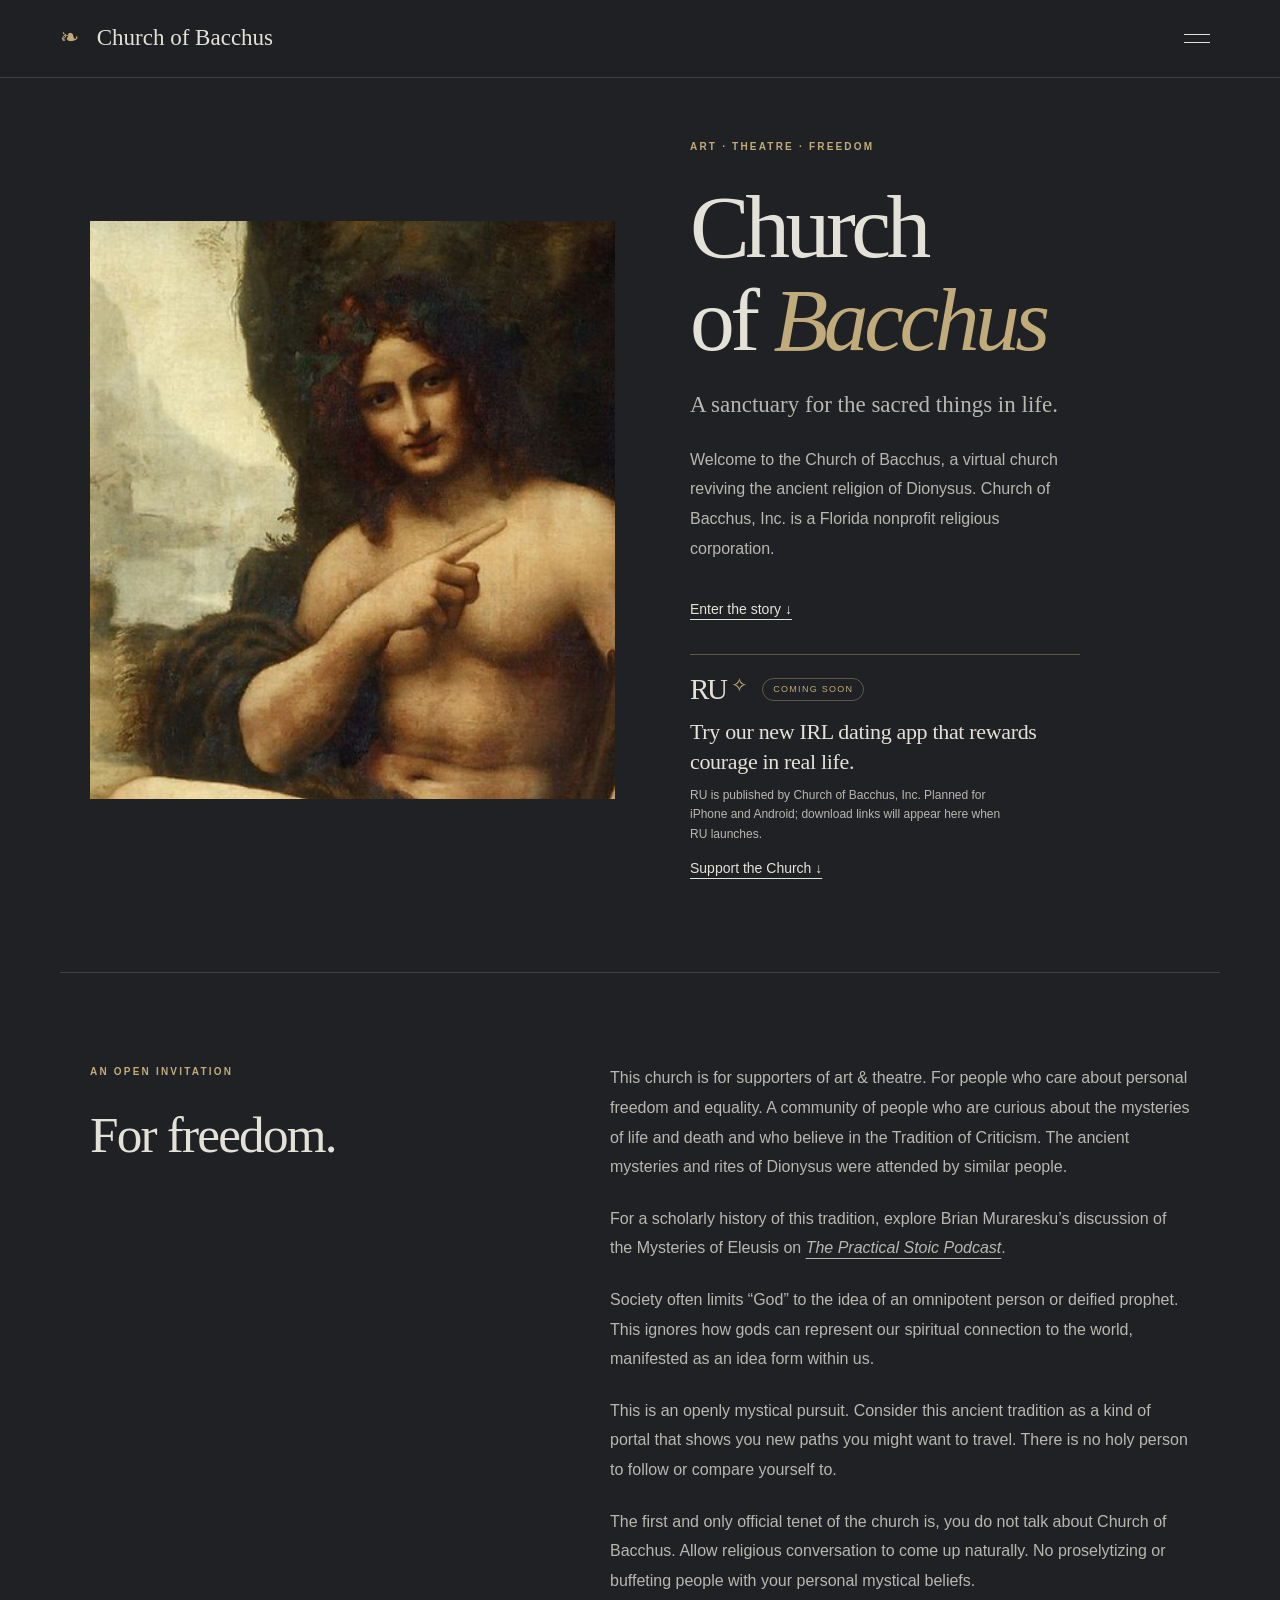
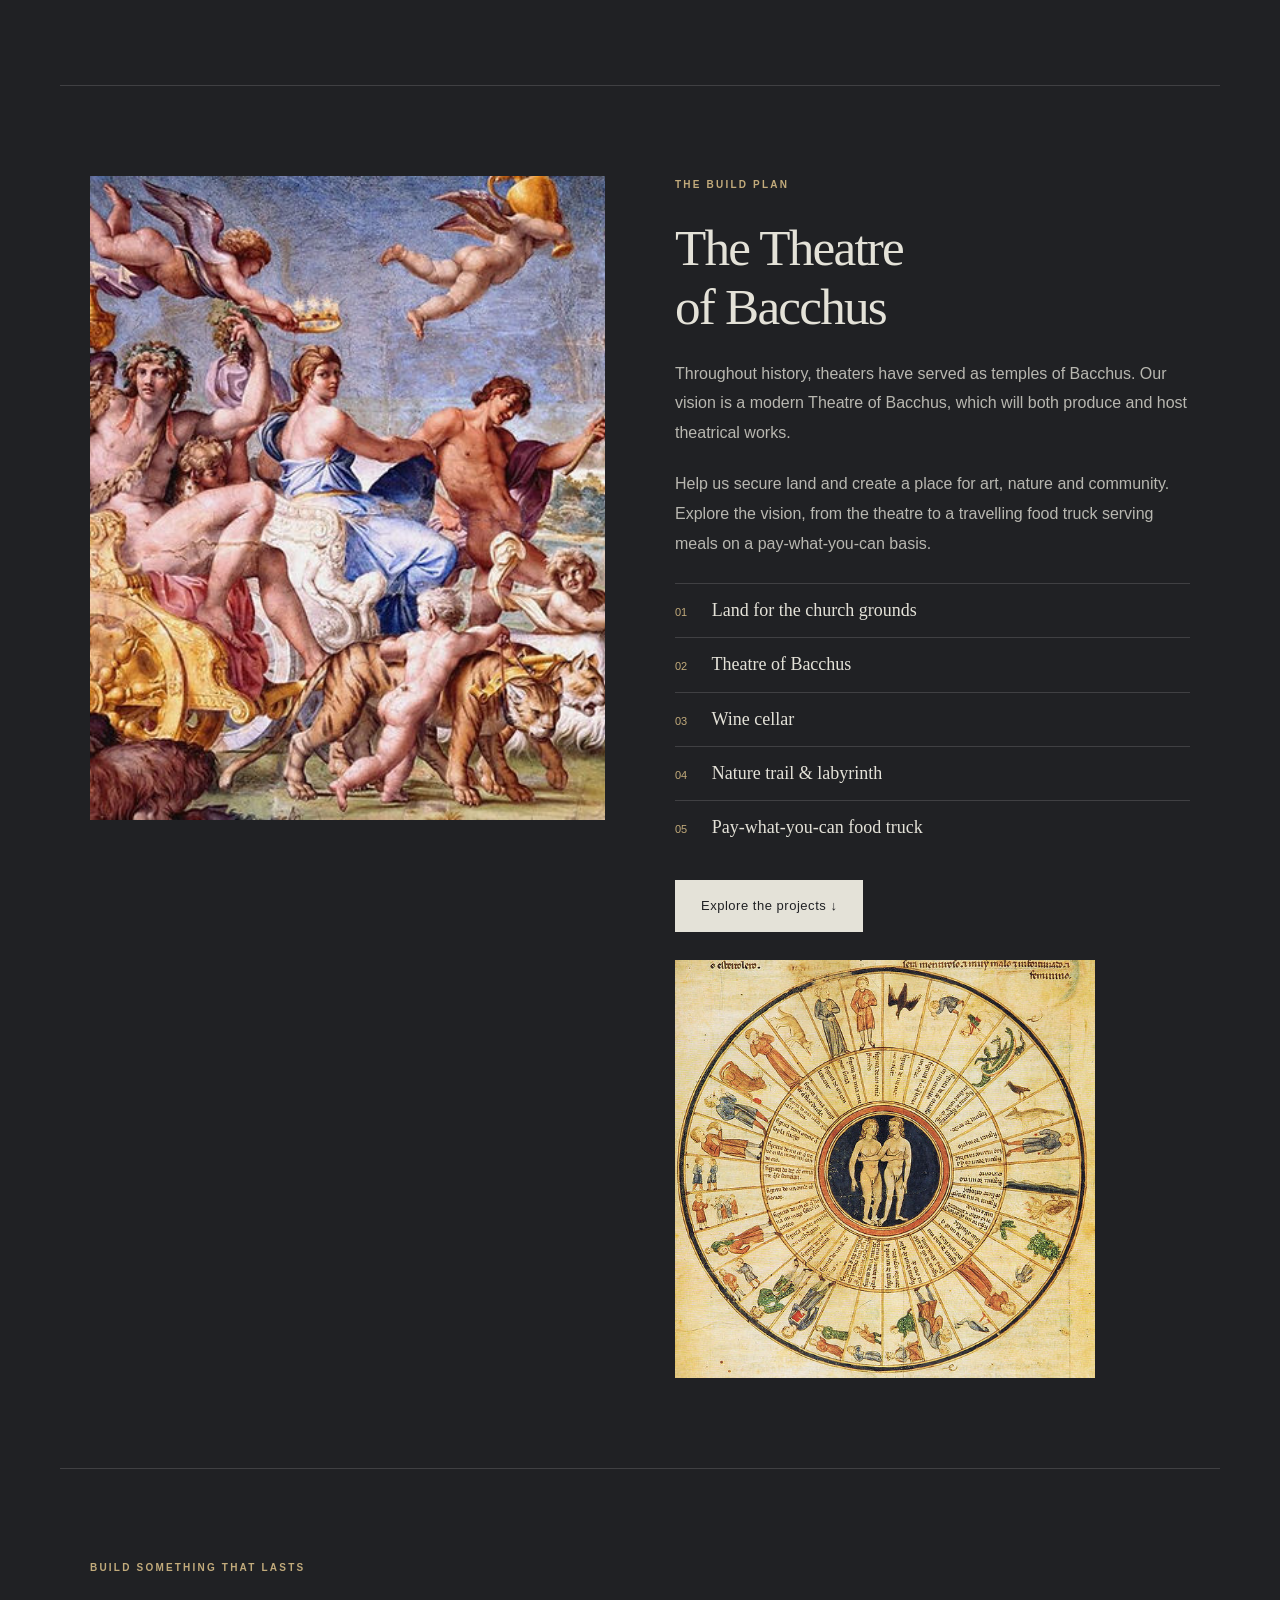
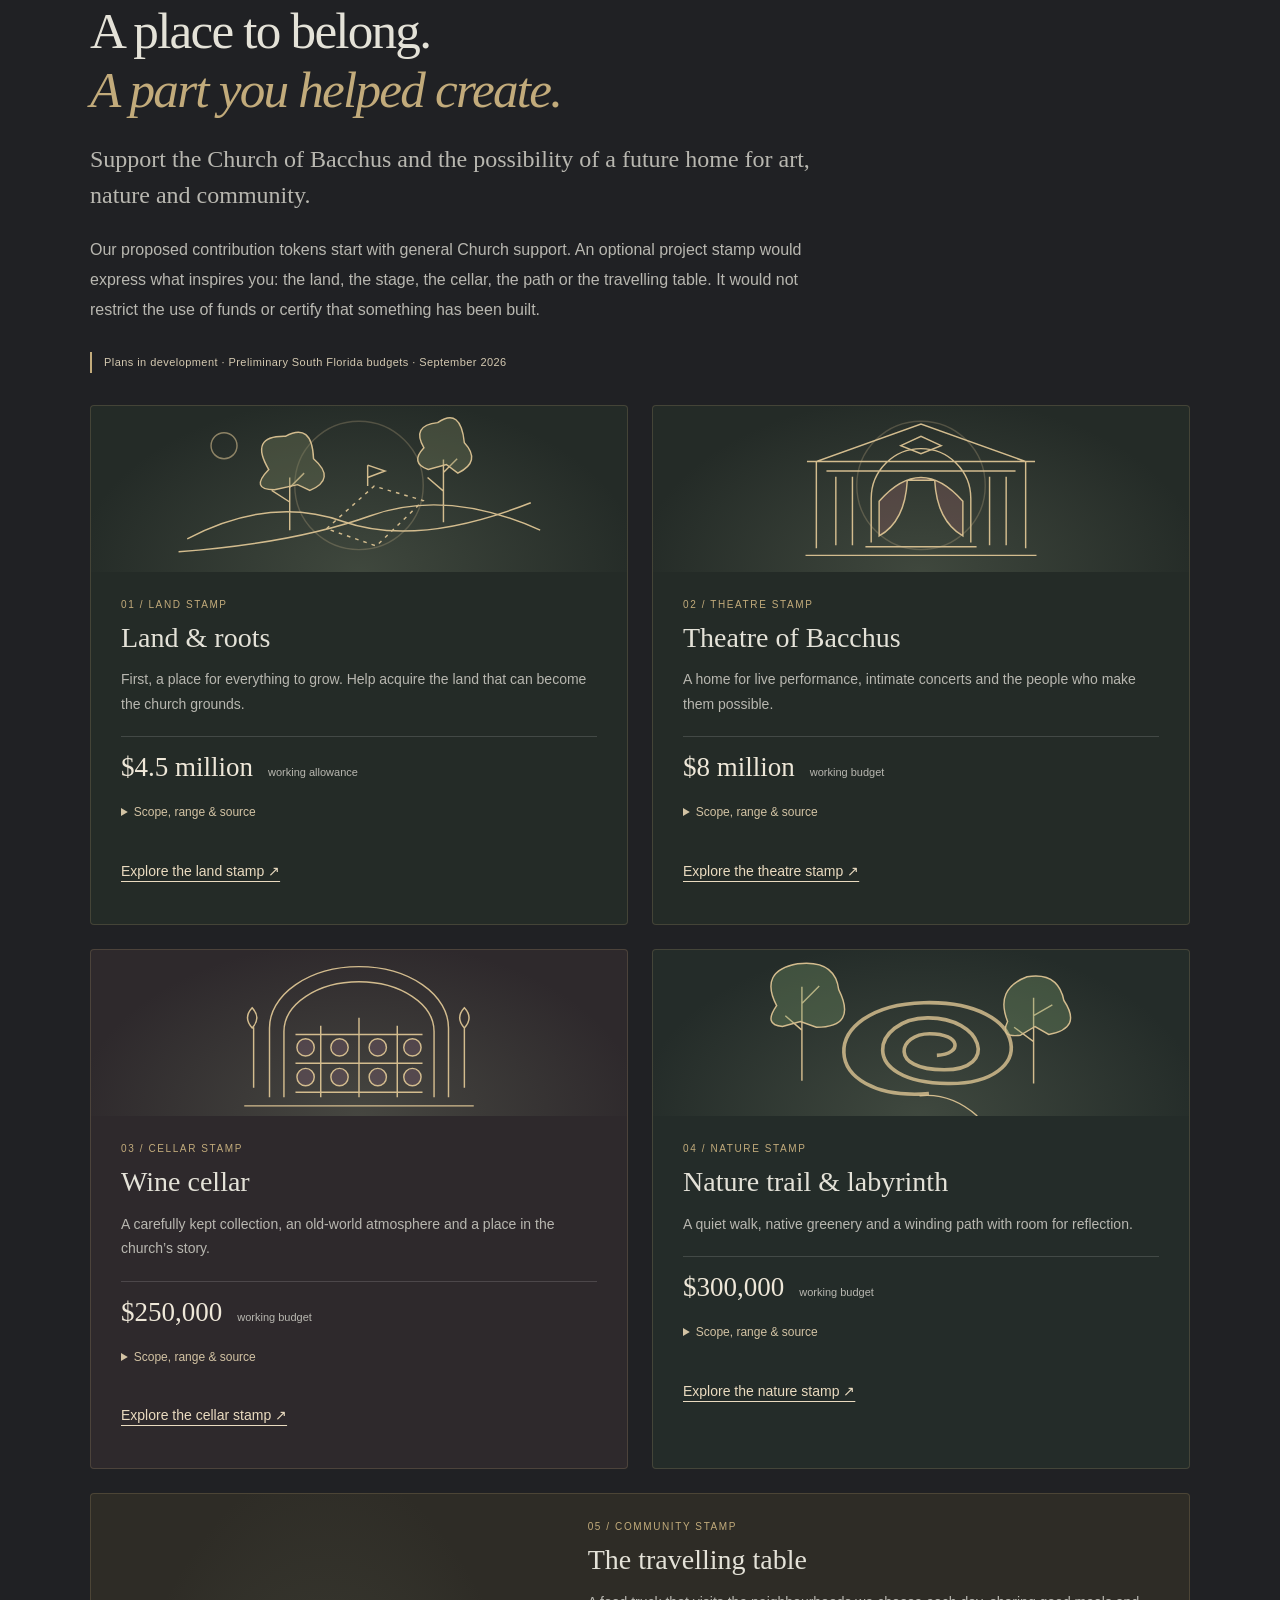
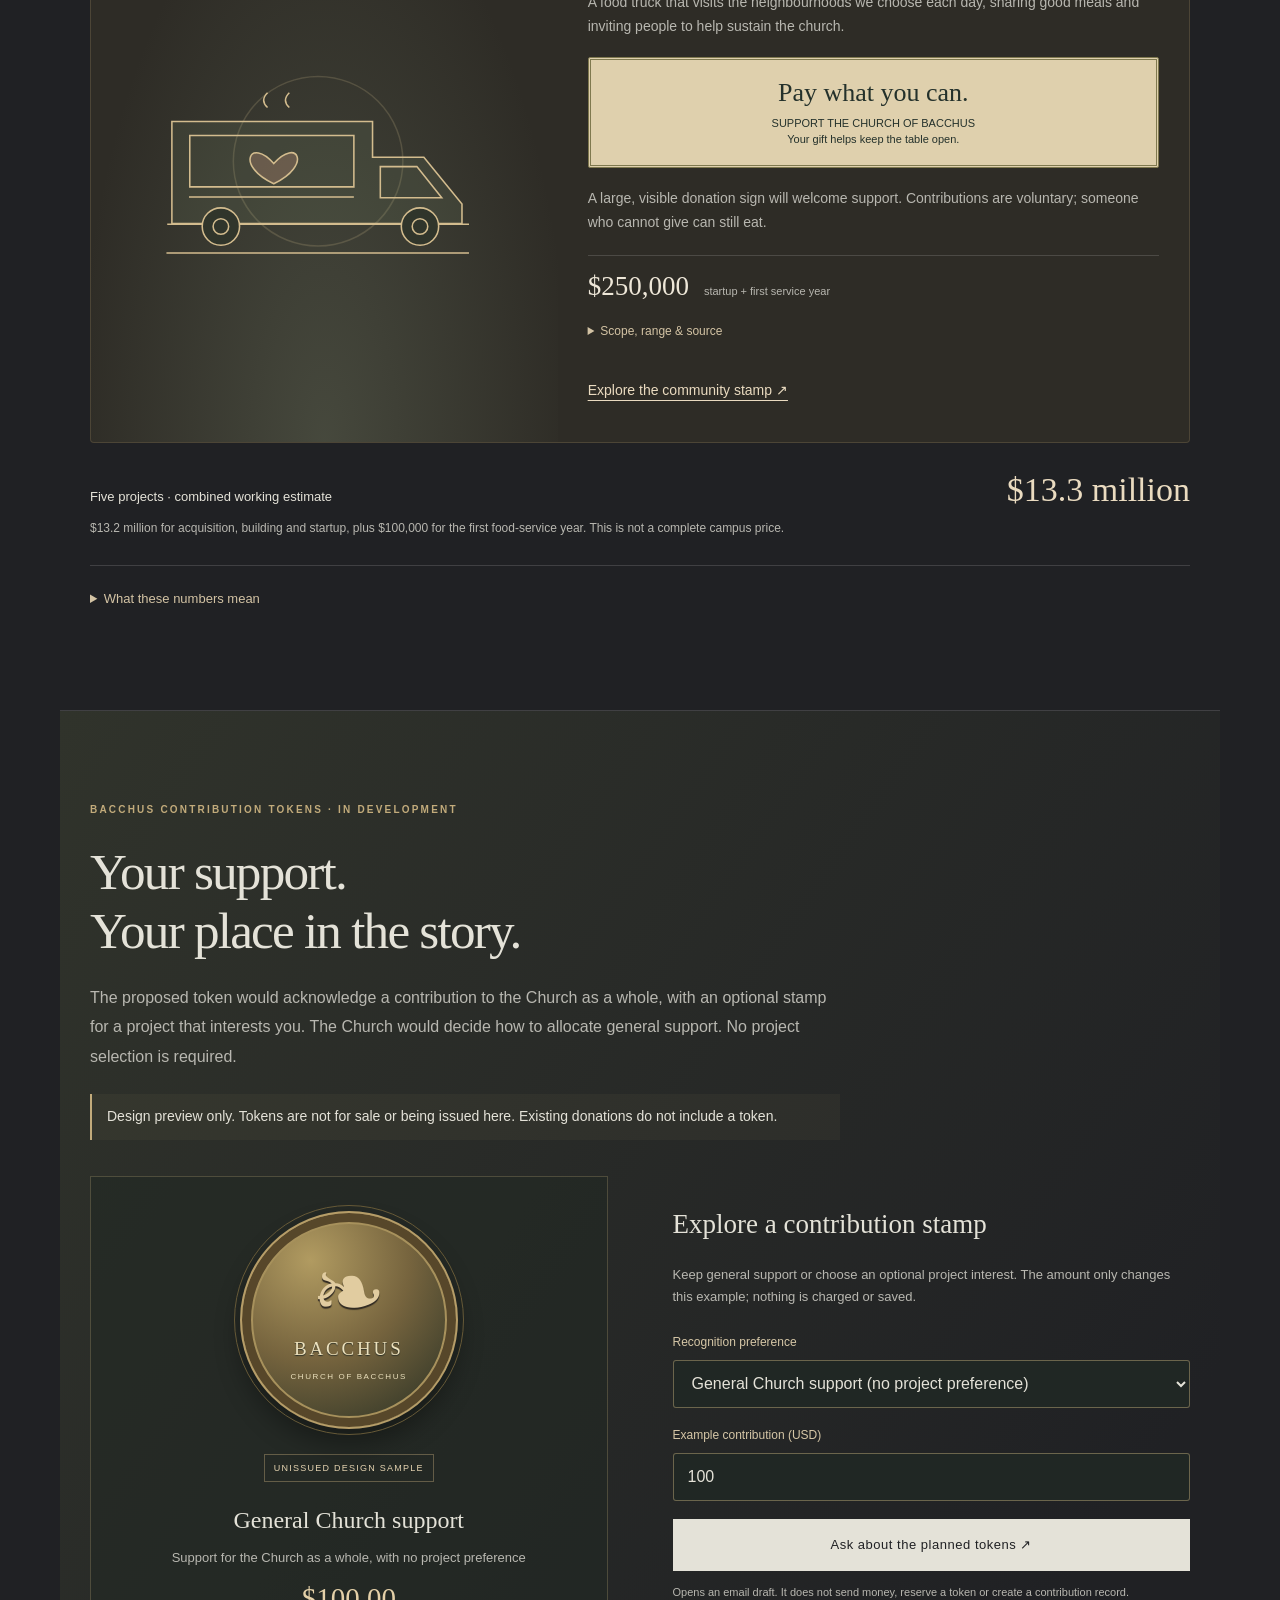
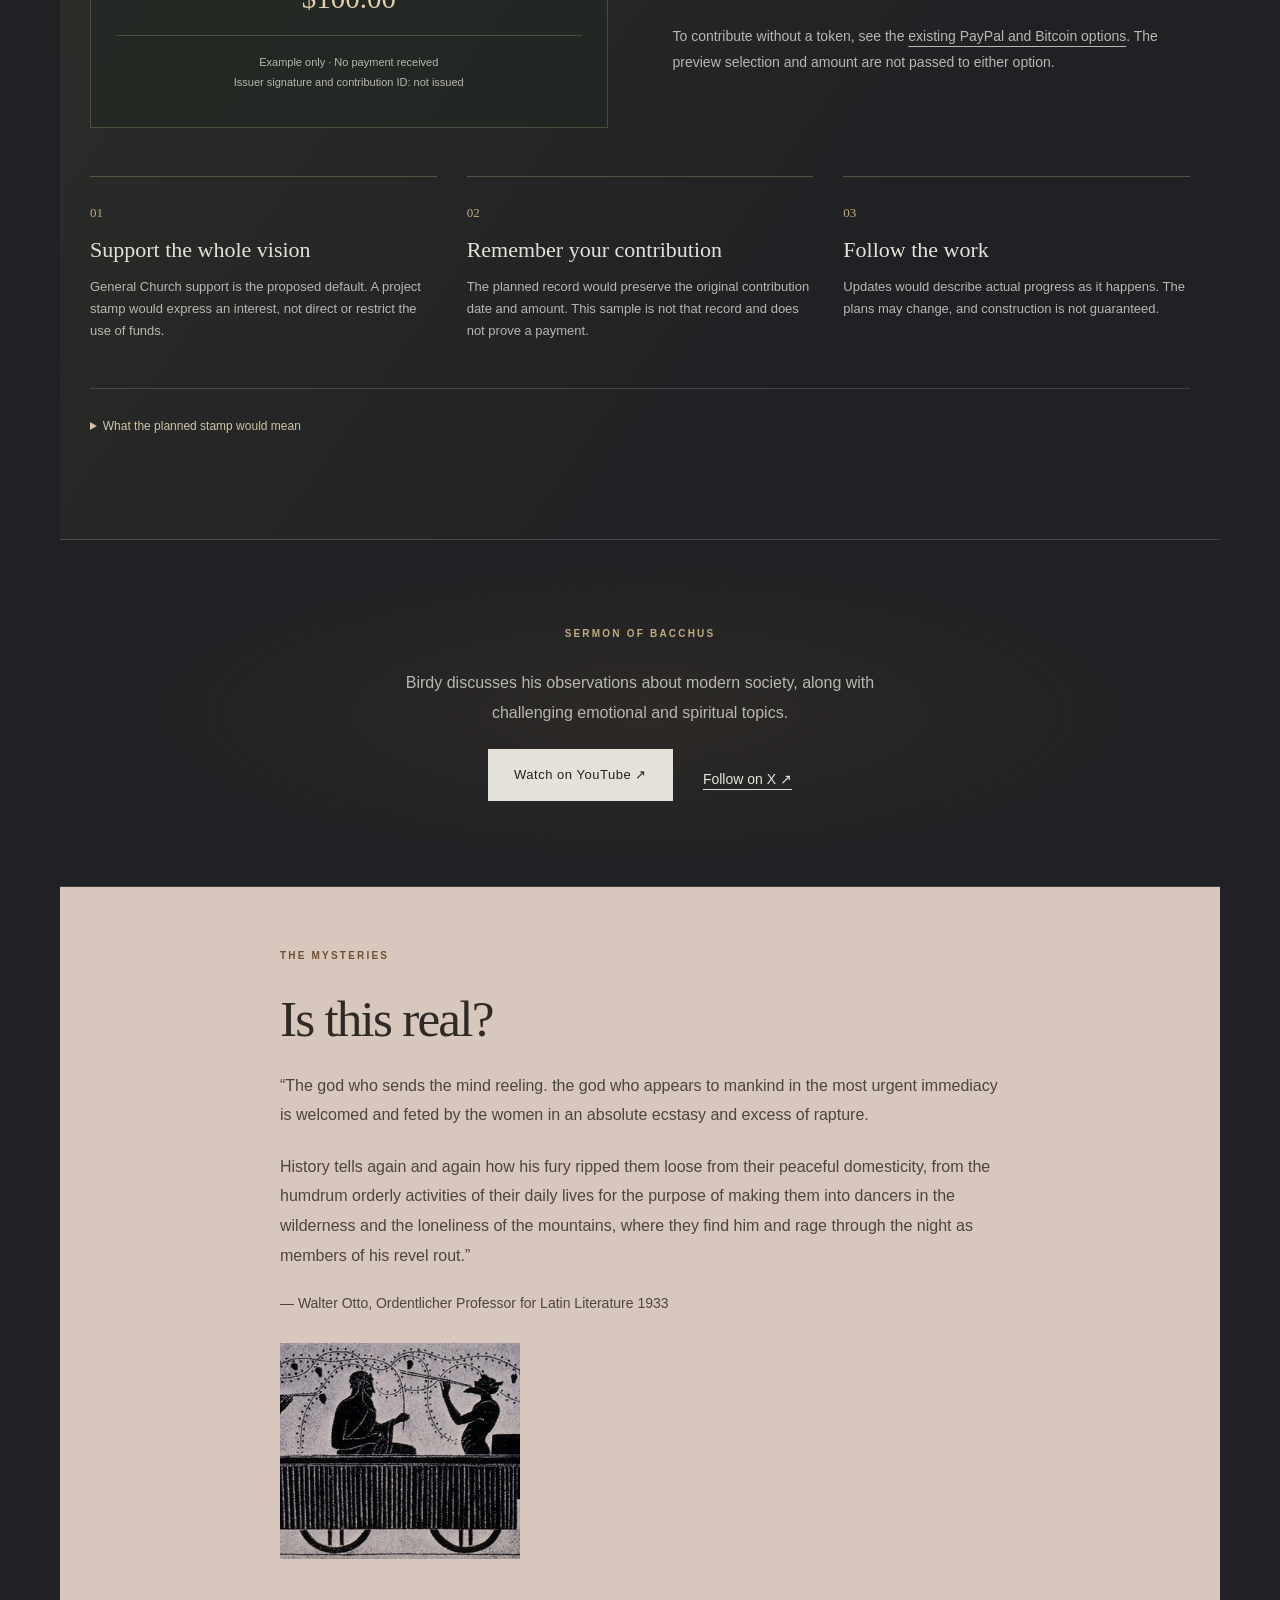
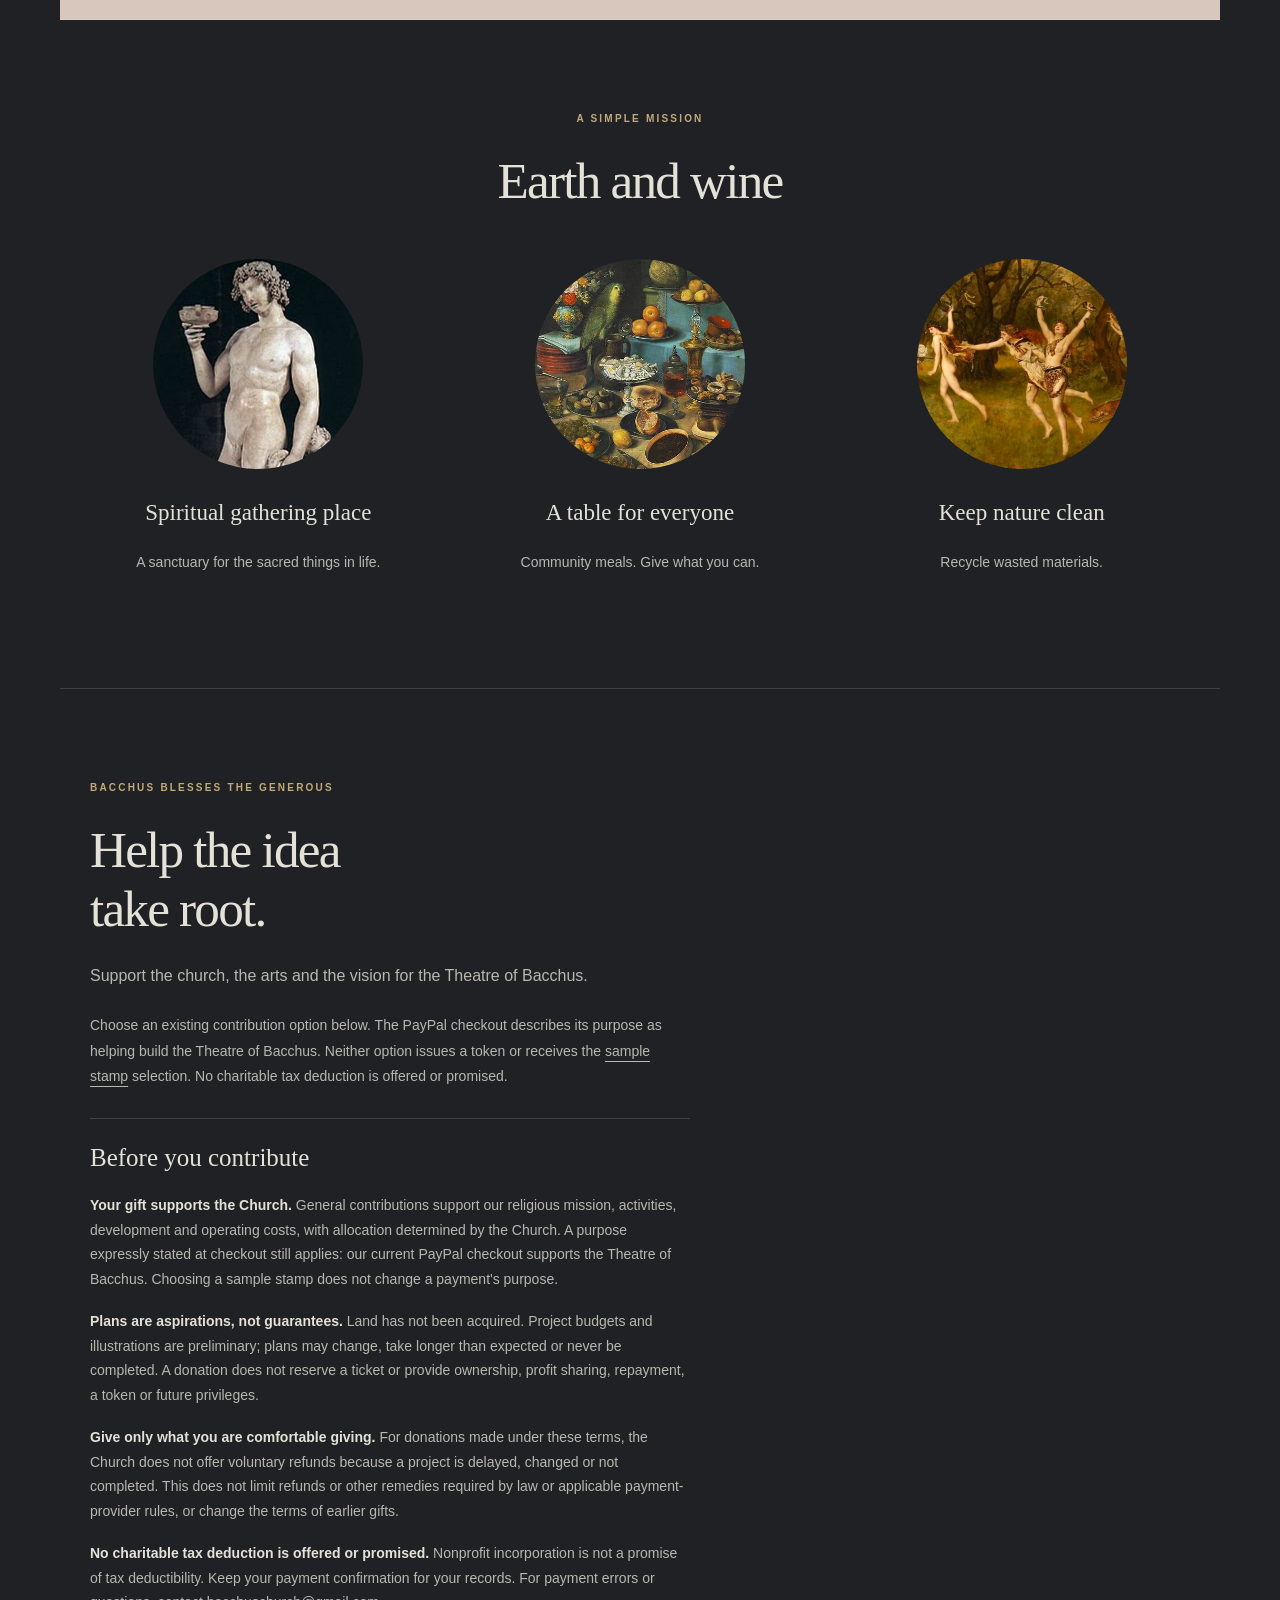
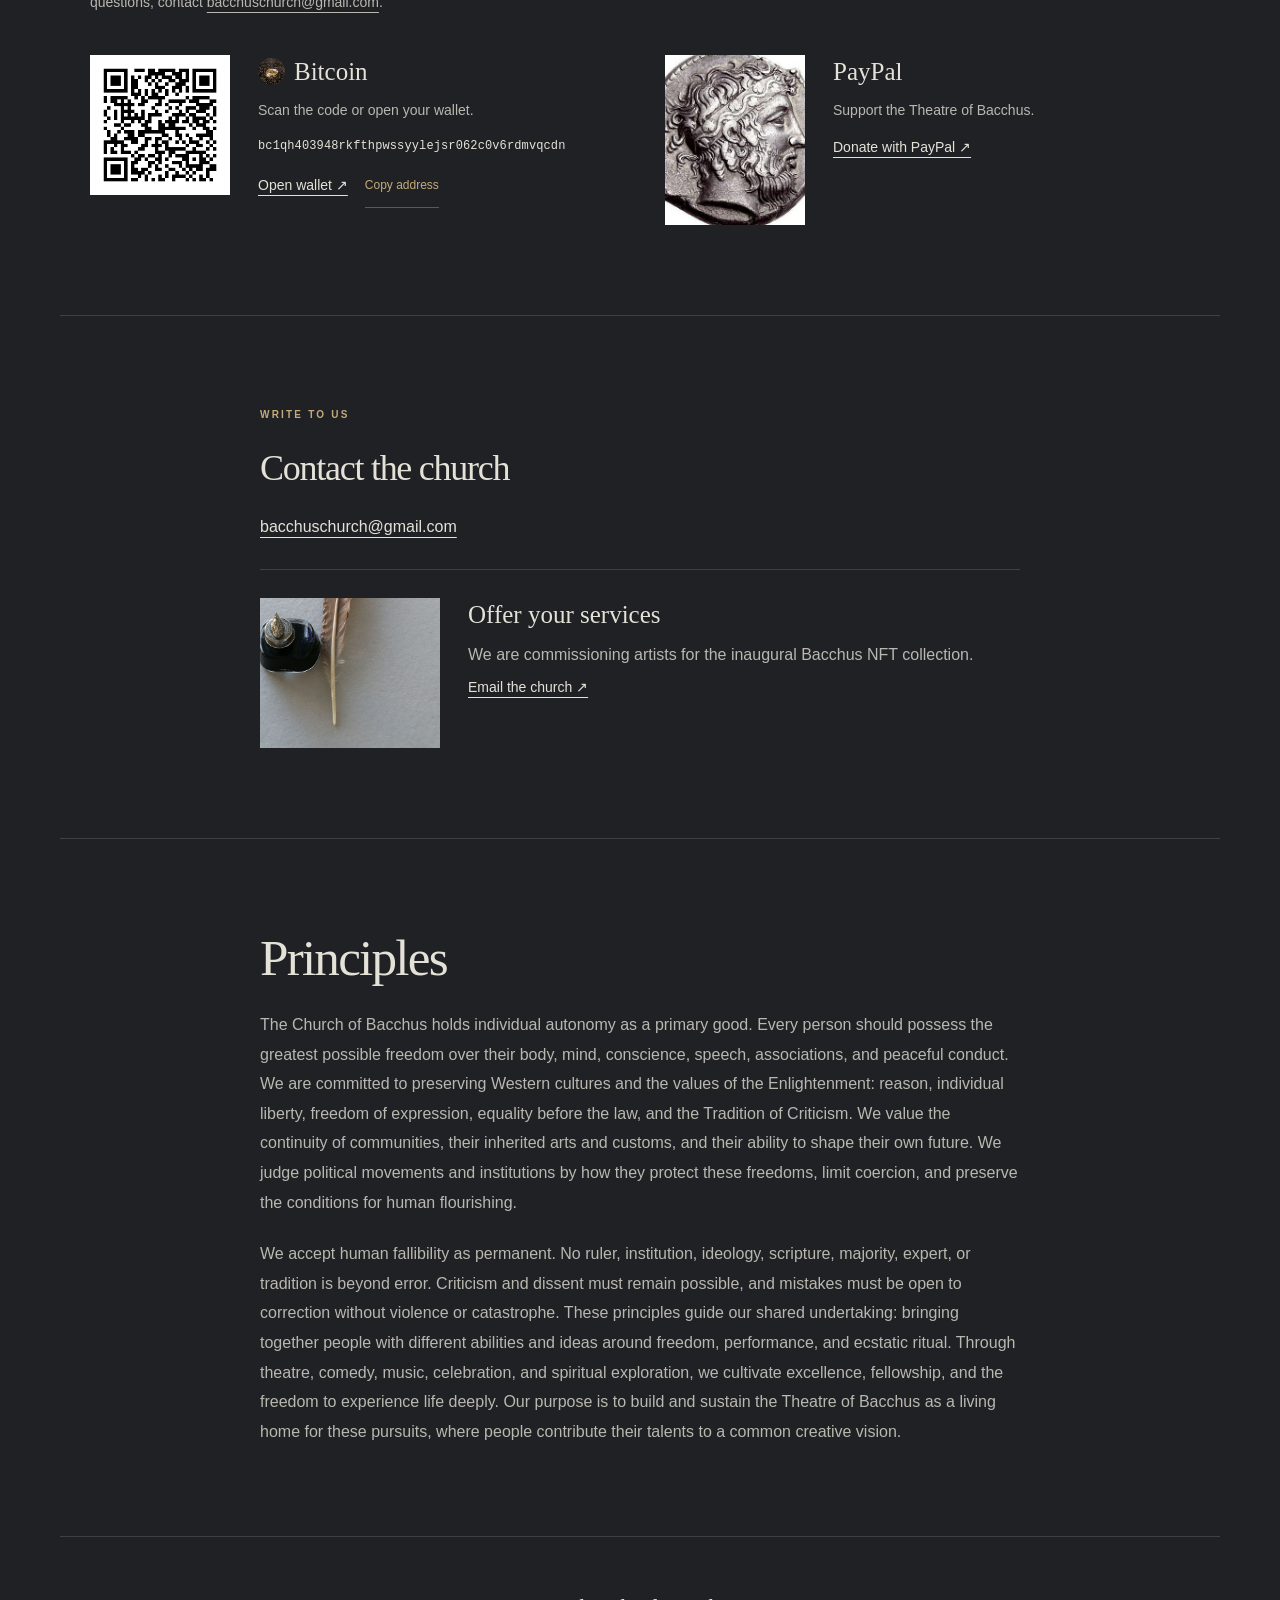
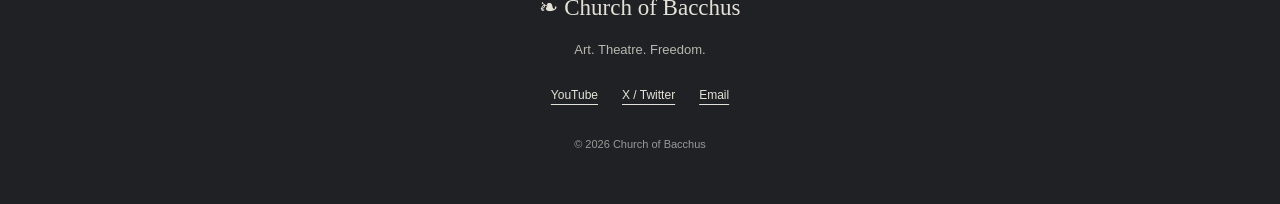
==== commit a150a8b2: "Replace Principles with approved Church statement" ====
--- a/index.html
+++ b/index.html
@@ -63,9 +63,8 @@
 <section id="principles" class="section principles" aria-labelledby="principles-title">
   <div class="prose">
     <h2 id="principles-title">Principles</h2>
-    <p>The Church of Bacchus holds individual autonomy as a primary good. Every person should possess the greatest possible freedom over their own body, mind, conscience, speech, associations, and peaceful conduct. We reject systems of unnecessary control and the presumption that any authority is entitled to rule another person merely because it possesses power.</p>
-    <p>We accept human fallibility as permanent. No ruler, institution, ideology, scripture, majority, expert, or tradition is beyond error. Therefore criticism must remain possible, dissent must remain protected, and institutions must be designed so that mistakes can be discovered and corrected without violence or catastrophe.</p>
-    <p>Political systems are tools rather than sacred objects. Their legitimacy depends on how well they preserve human autonomy, permit criticism, correct errors, and protect the conditions under which people can pursue flourishing lives.</p>
+    <p>The Church of Bacchus holds individual autonomy as a primary good. Every person should possess the greatest possible freedom over their body, mind, conscience, speech, associations, and peaceful conduct. We are committed to preserving Western cultures and the values of the Enlightenment: reason, individual liberty, freedom of expression, equality before the law, and the Tradition of Criticism. We value the continuity of communities, their inherited arts and customs, and their ability to shape their own future. We judge political movements and institutions by how they protect these freedoms, limit coercion, and preserve the conditions for human flourishing.</p>
+    <p>We accept human fallibility as permanent. No ruler, institution, ideology, scripture, majority, expert, or tradition is beyond error. Criticism and dissent must remain possible, and mistakes must be open to correction without violence or catastrophe. These principles guide our shared undertaking: bringing together people with different abilities and ideas around freedom, performance, and ecstatic ritual. Through theatre, comedy, music, celebration, and spiritual exploration, we cultivate excellence, fellowship, and the freedom to experience life deeply. Our purpose is to build and sustain the Theatre of Bacchus as a living home for these pursuits, where people contribute their talents to a common creative vision.</p>
   </div>
 </section>
 </main><footer><a class="brand" href="#home">❧ Church of Bacchus</a><p>Art. Theatre. Freedom.</p><div><a href="https://youtube.com/@sermonofbacchus">YouTube</a><a href="https://x.com/sermonofbacchus">X / Twitter</a><a href="mailto:bacchuschurch@gmail.com">Email</a></div><small>© <span id="year">2026</span> Church of Bacchus</small></footer>
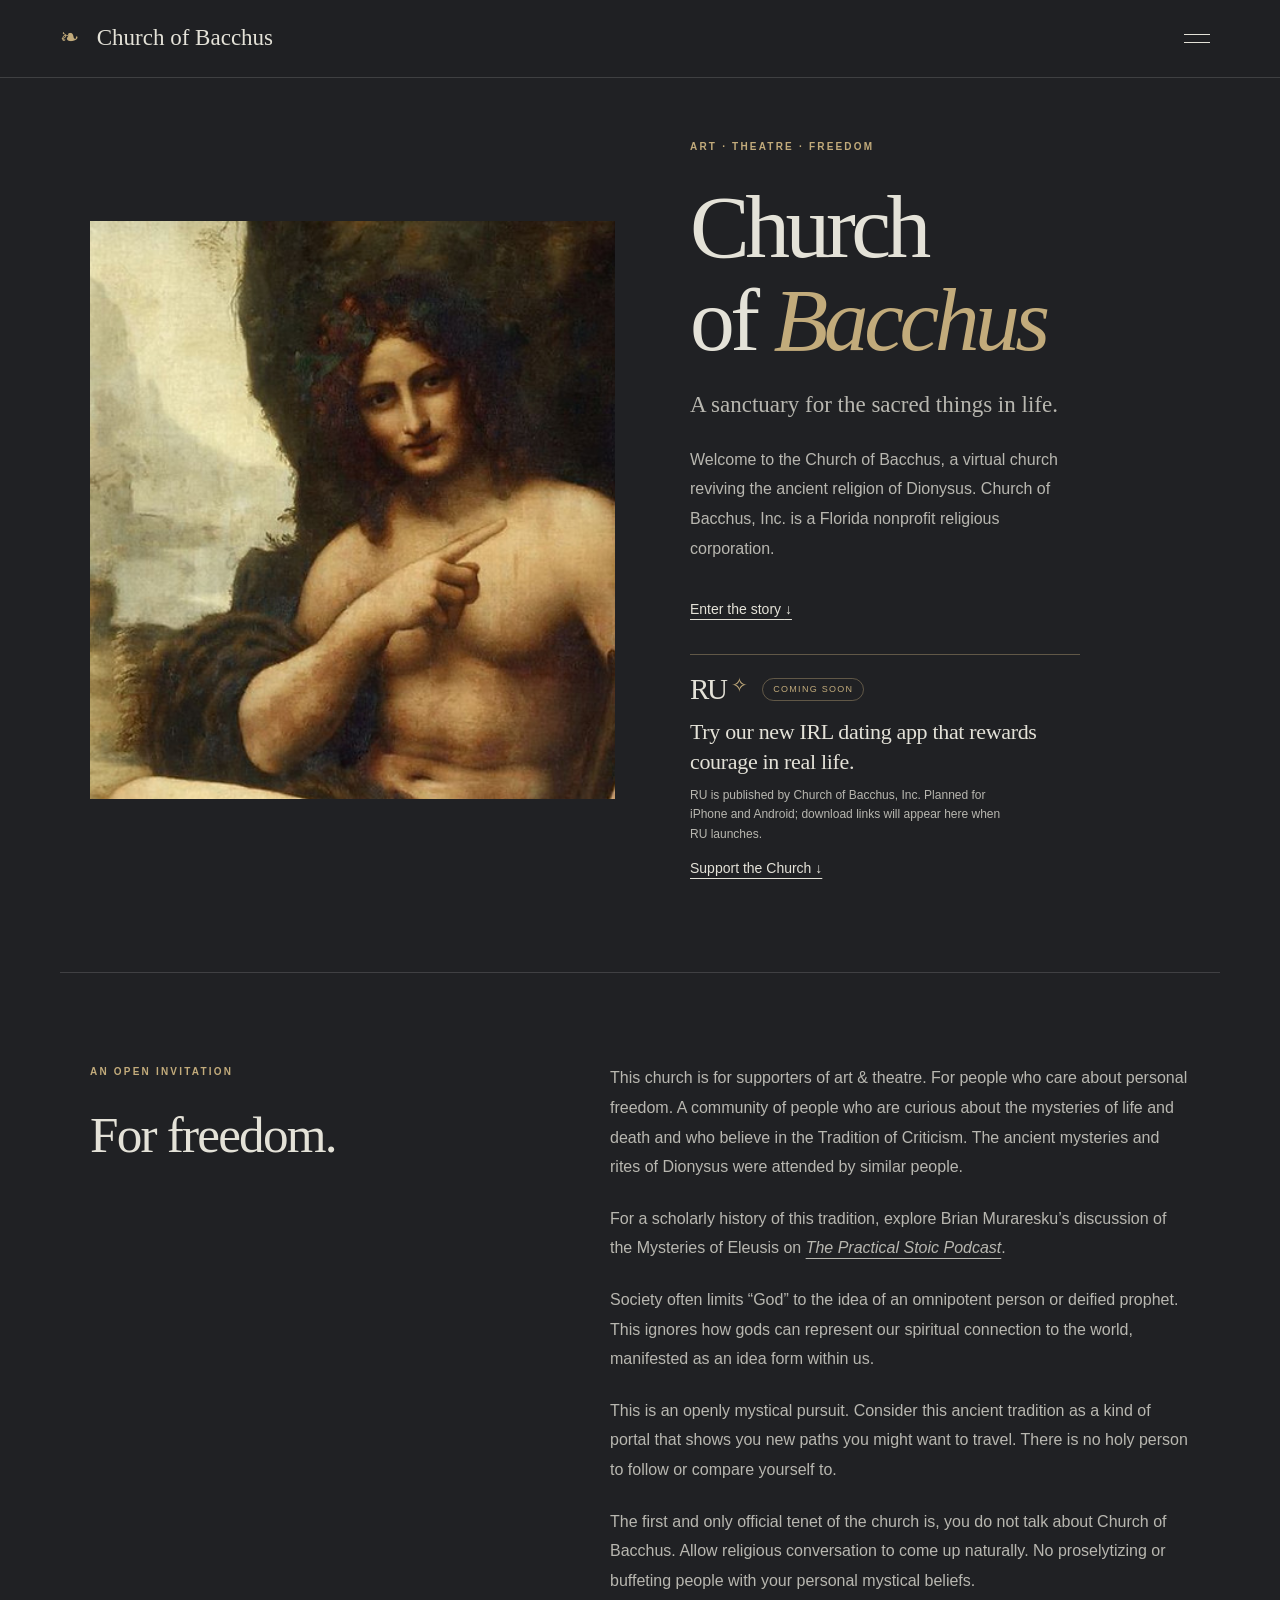
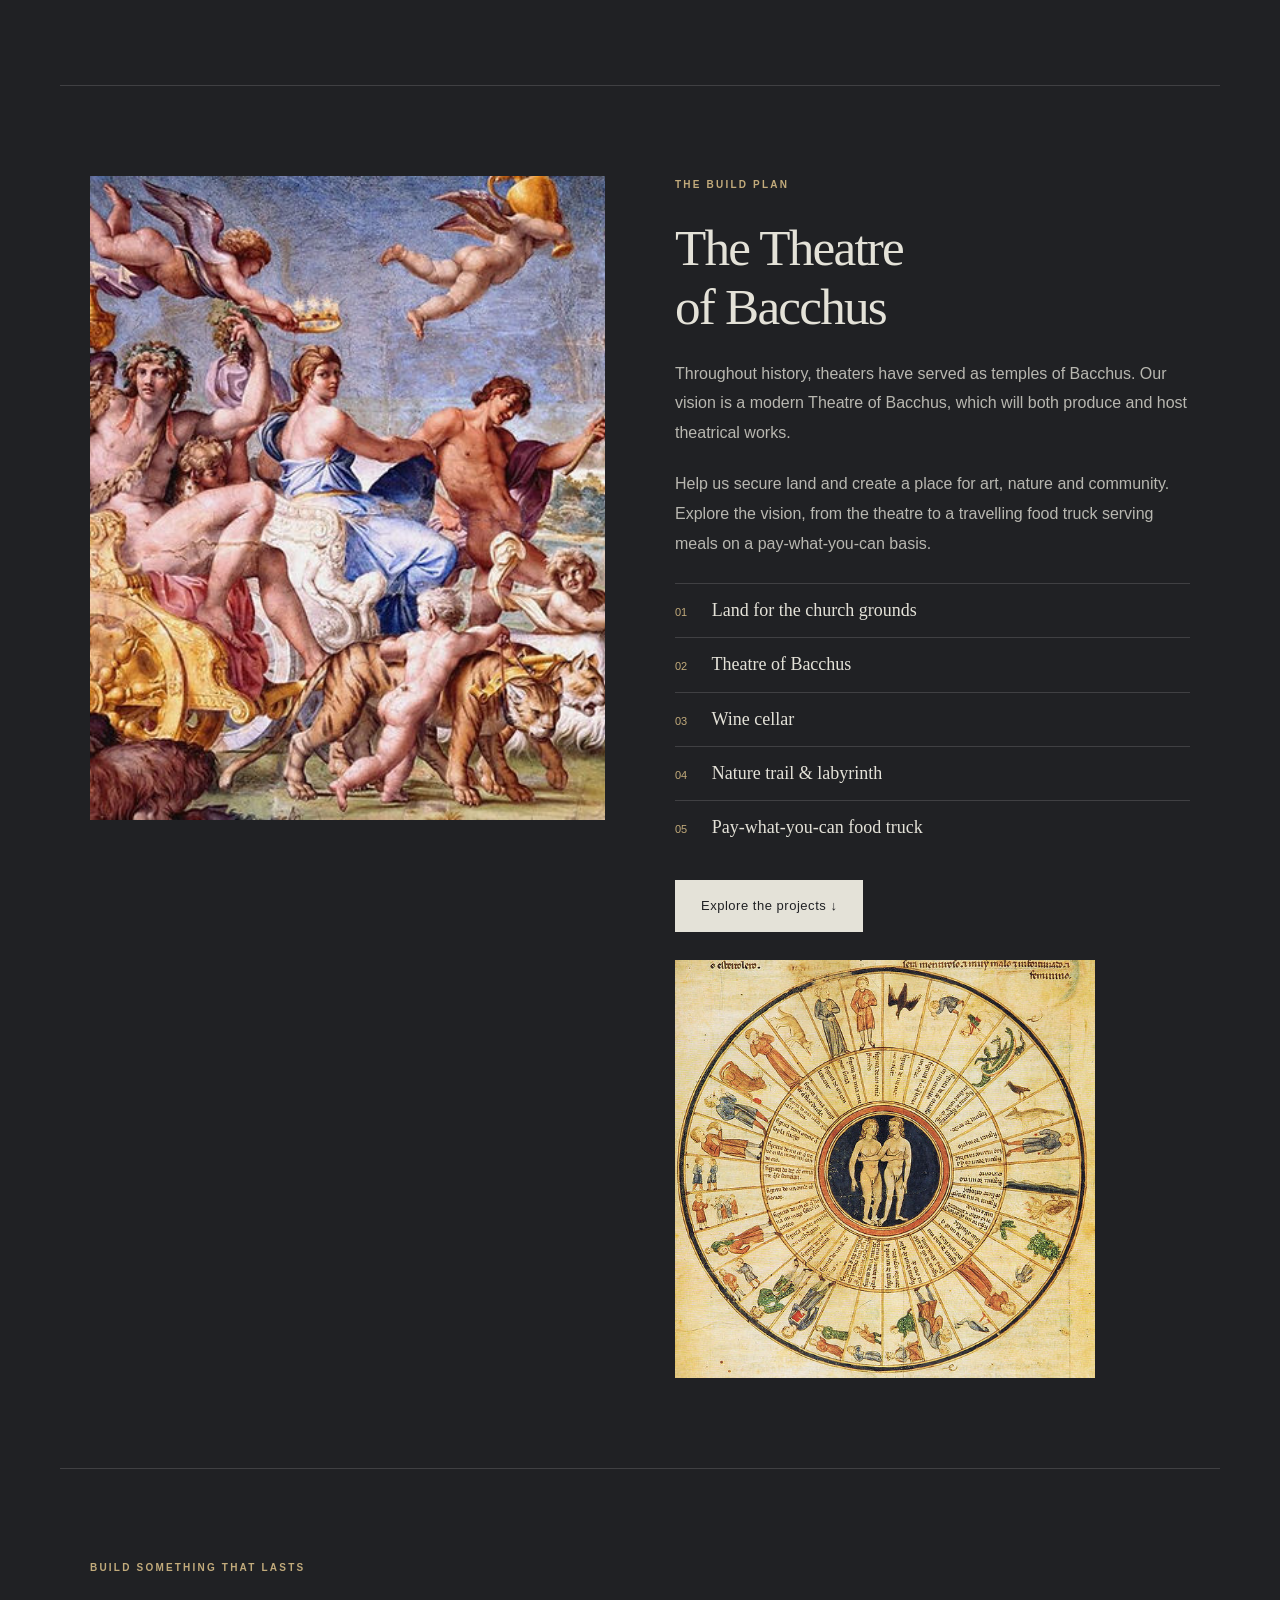
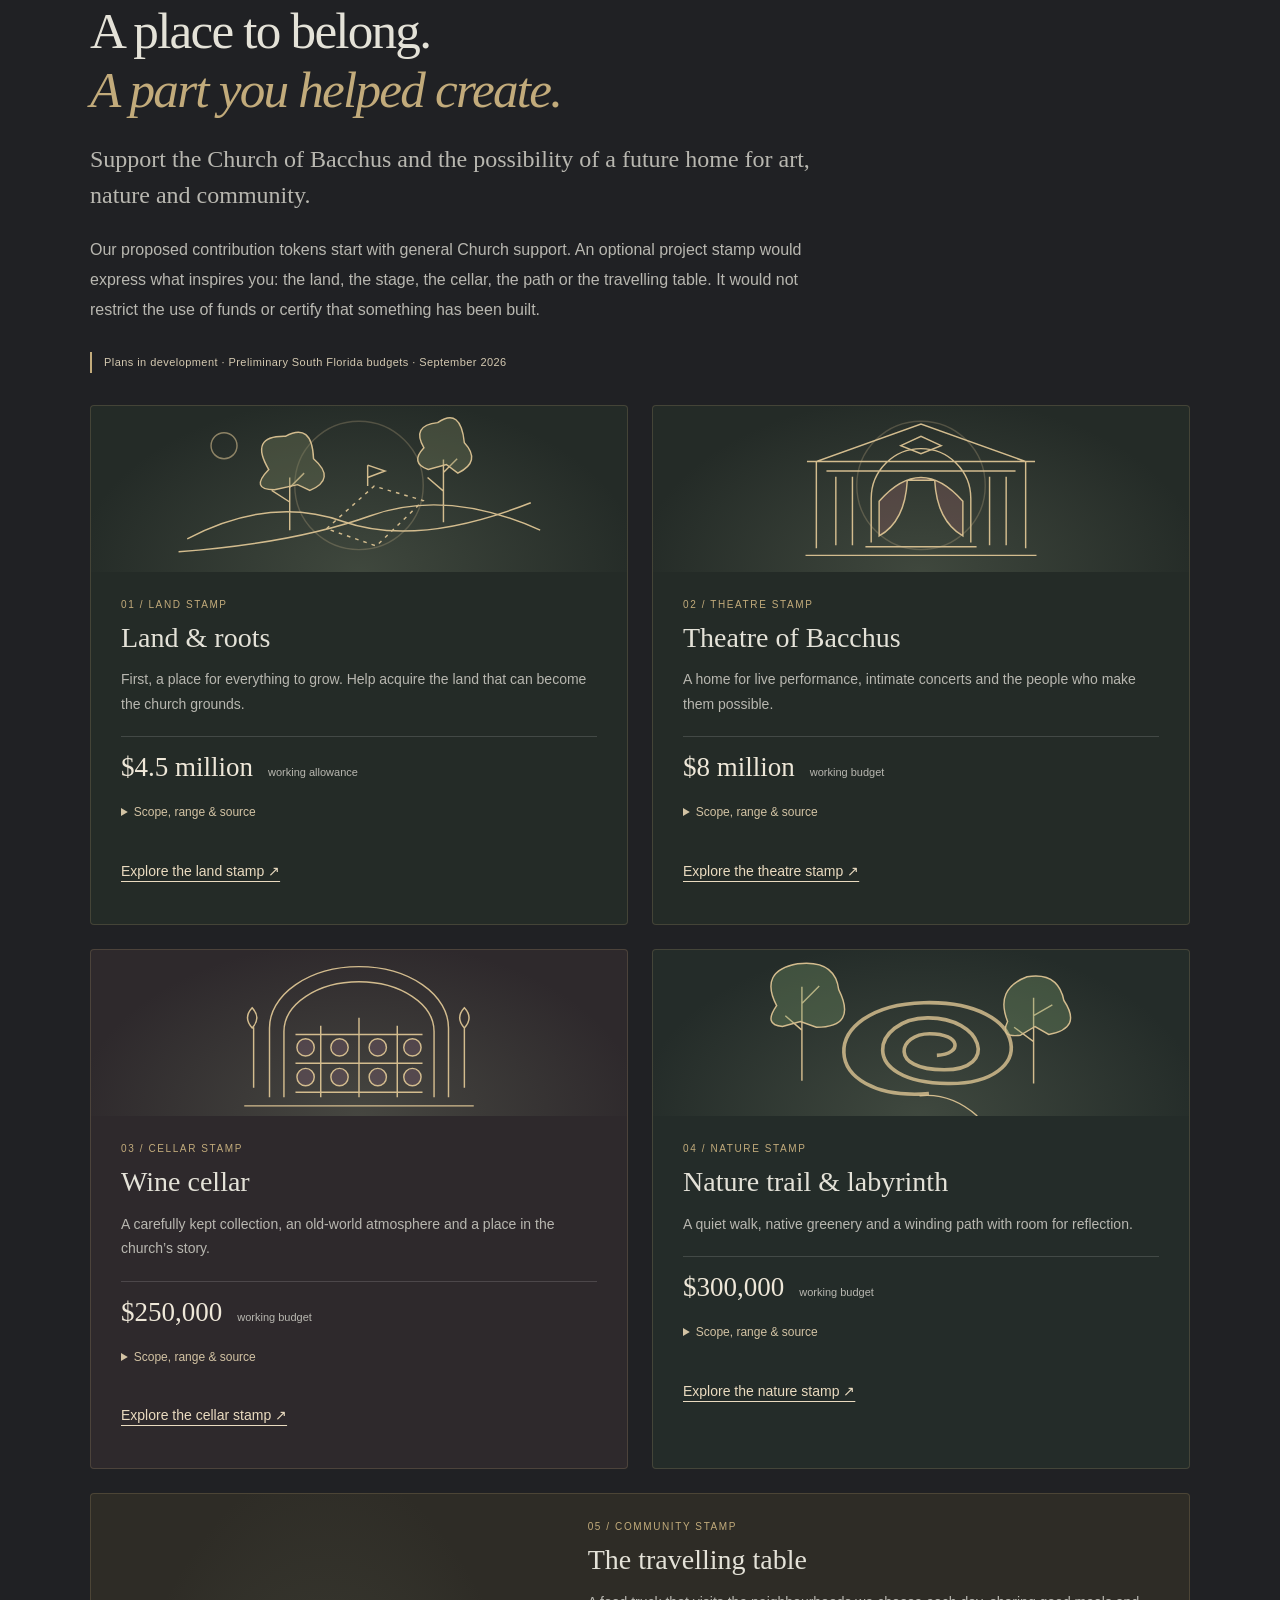
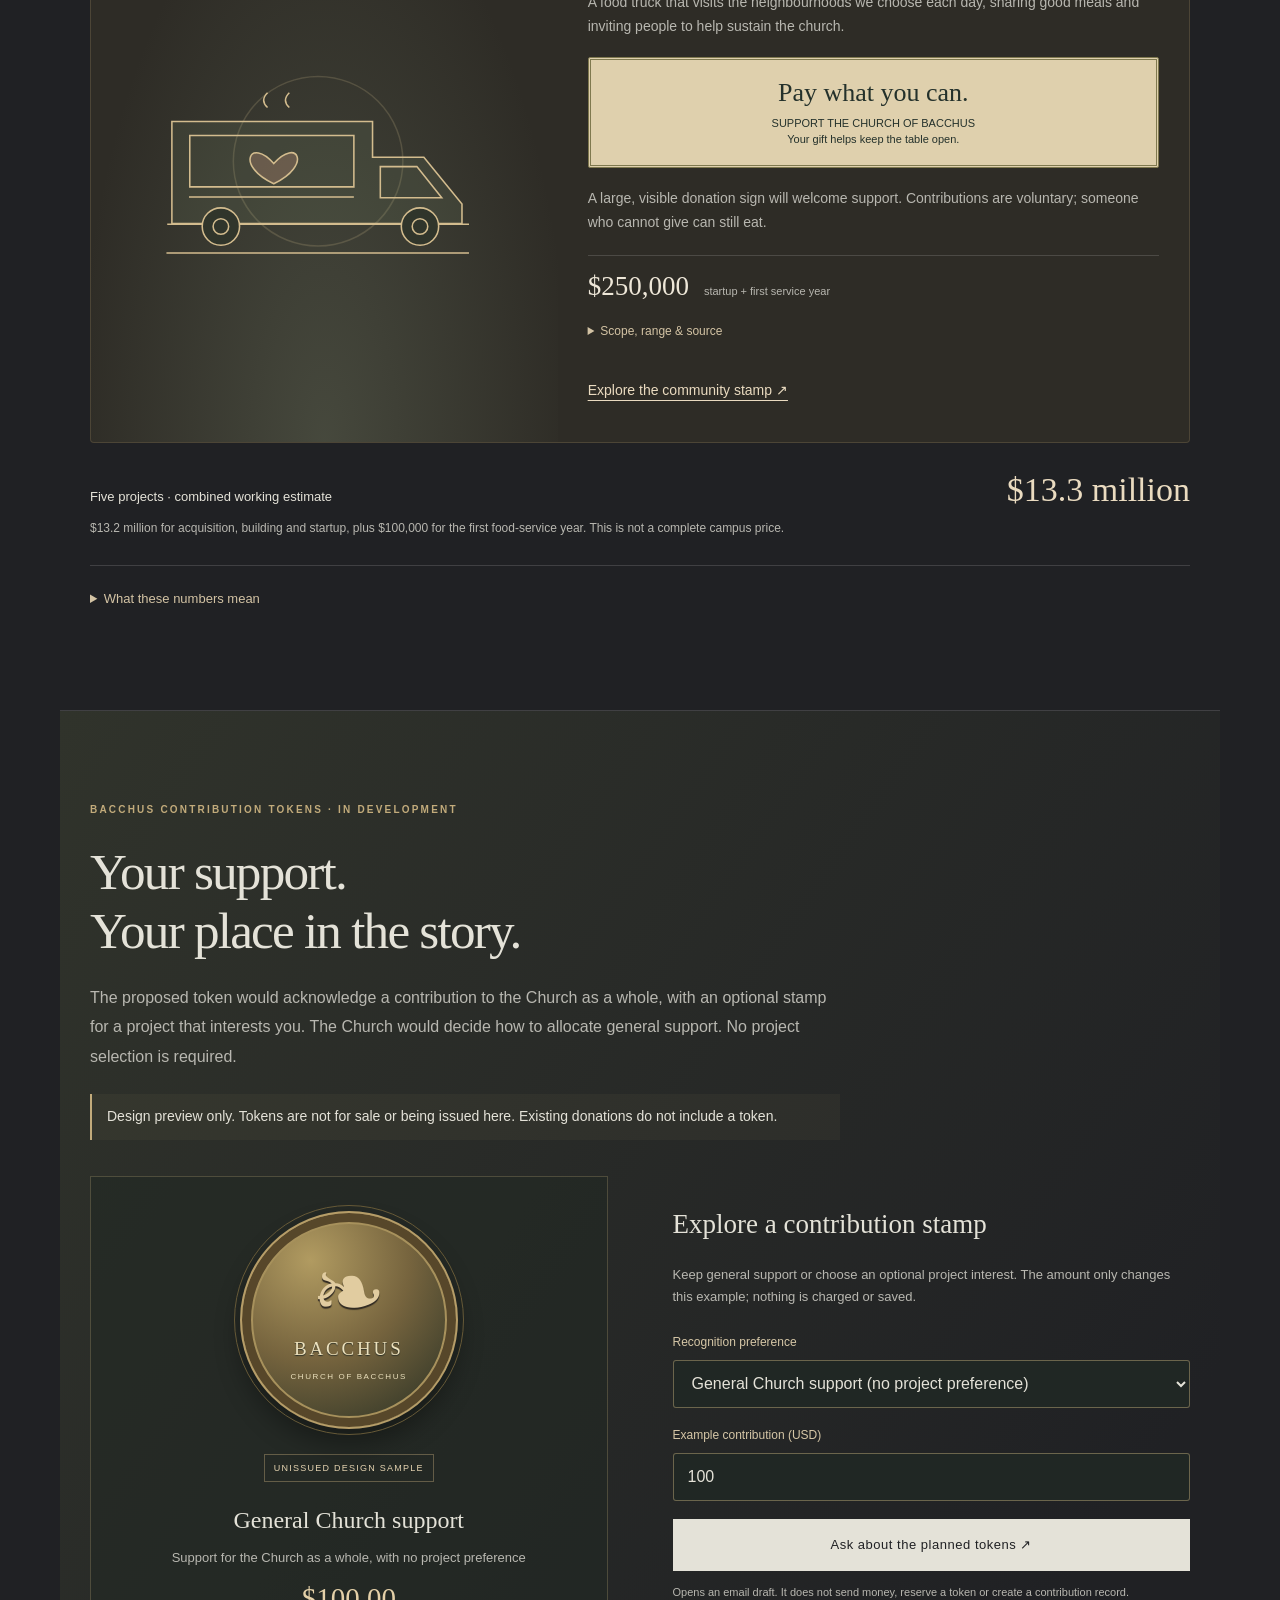
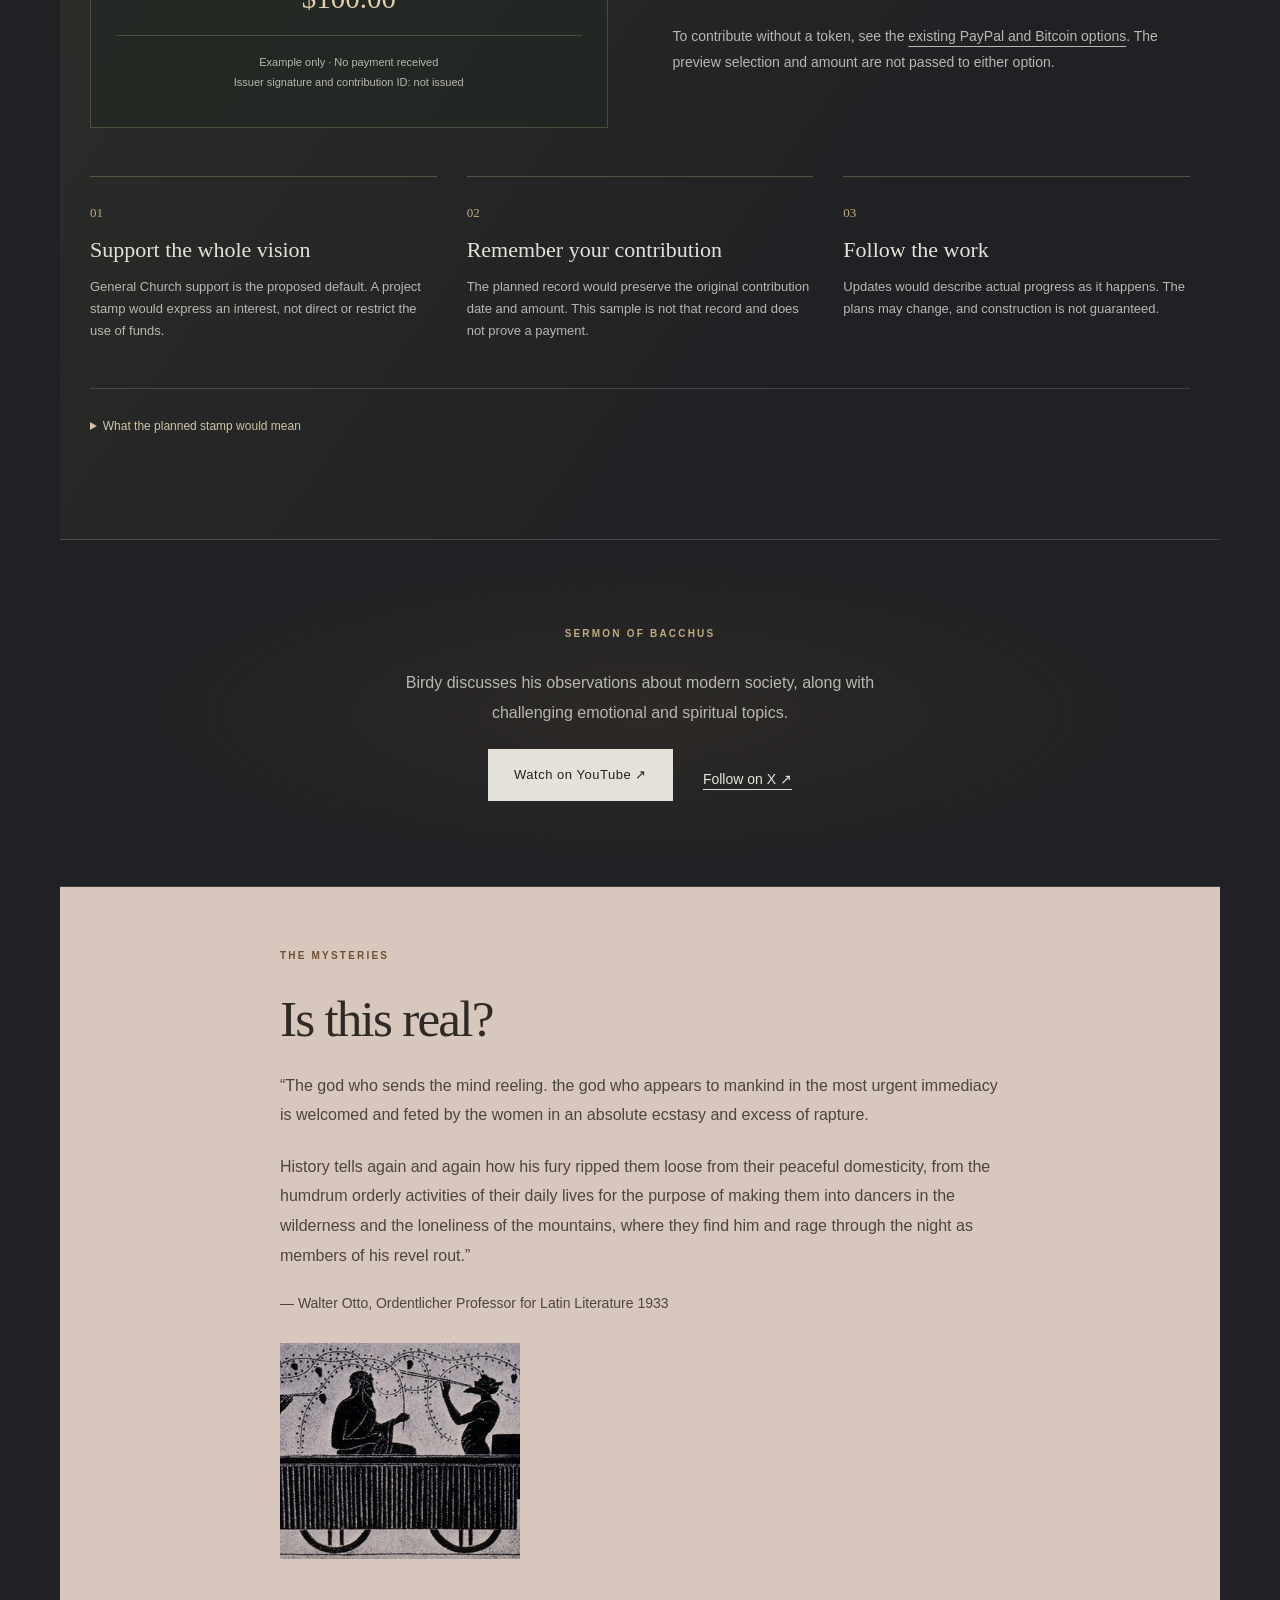
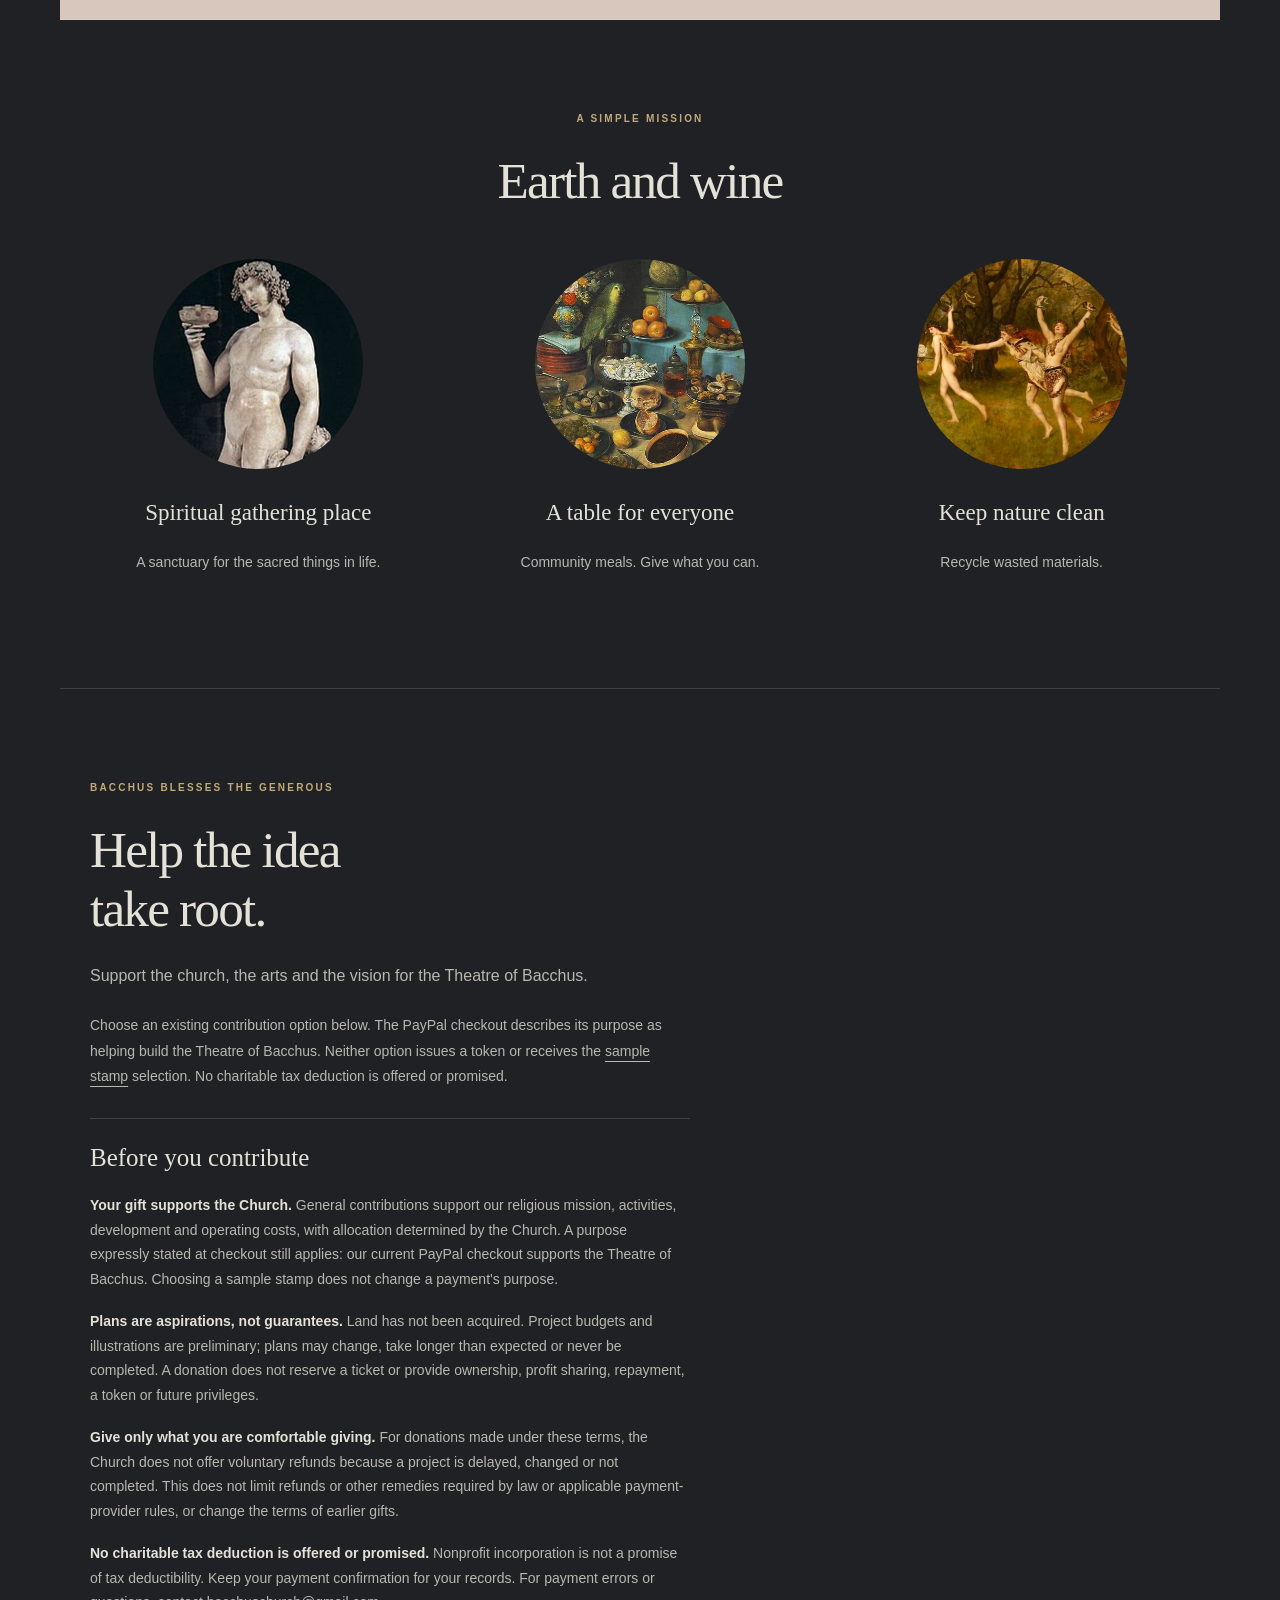
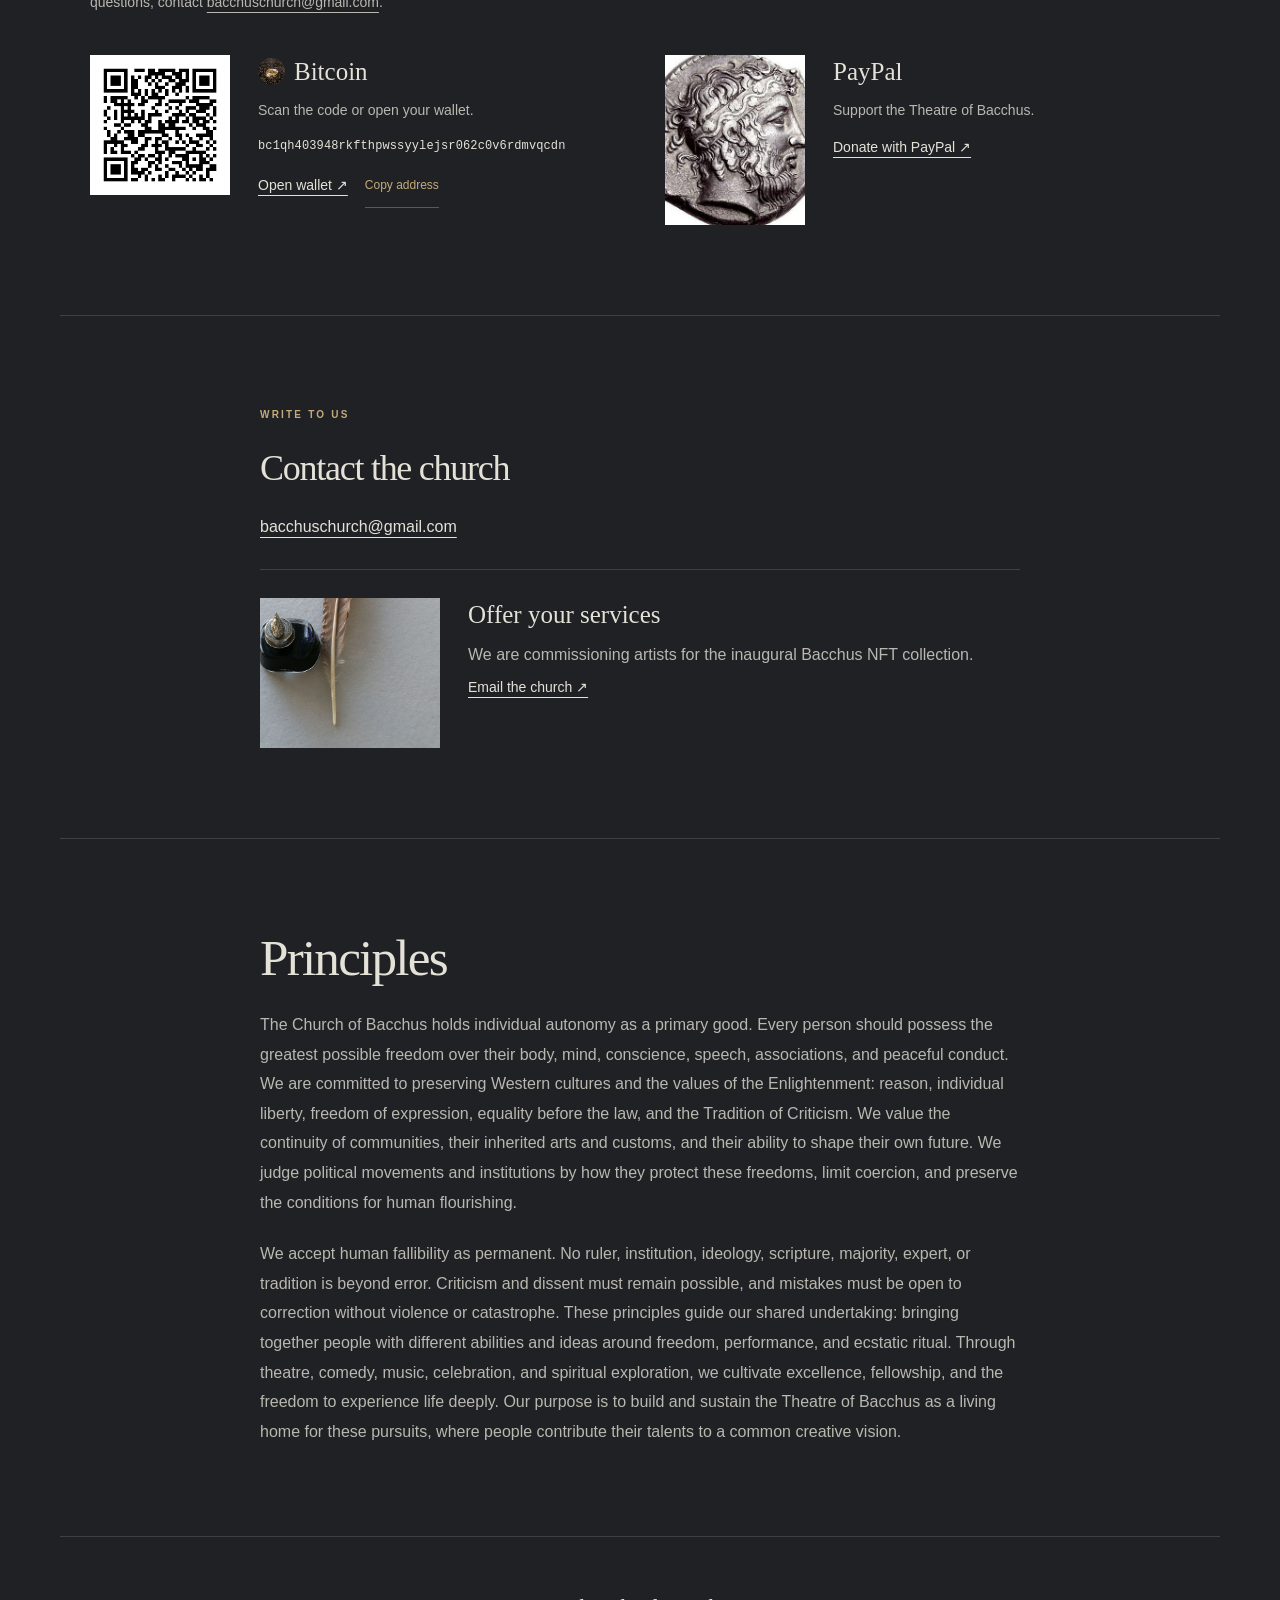
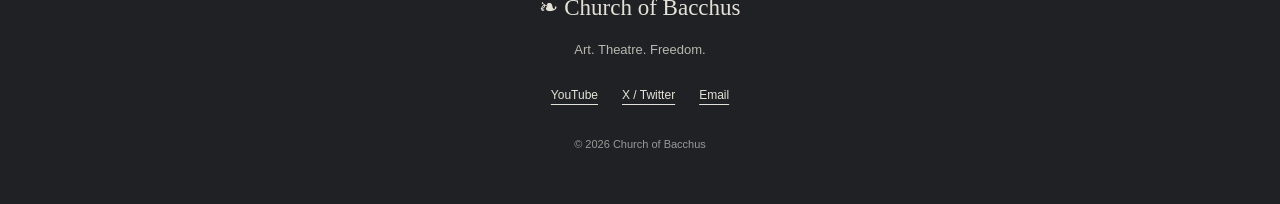
==== commit 7862f271: "Shorten personal freedom sentence as requested" ====
--- a/index.html
+++ b/index.html
@@ -14,7 +14,7 @@
 <nav id="navigation" aria-label="Main navigation" hidden><a href="#home">home</a><a href="#build-plan">build plan</a><a href="#grounds">build with us</a><a href="#youtube">youtube</a><a href="#ritual">ritual</a><a href="#mission">mission</a><a href="#donate">donate</a><a href="#contact">contact</a><div class="social"><a href="https://x.com/sermonofbacchus" aria-label="Sermon of Bacchus on X">X</a><a href="https://youtube.com/@sermonofbacchus">YouTube ↗</a></div></nav>
 <main id="main">
 <section class="hero section" id="home"><div class="hero-art"><img src="assets/bacchus.jpg" alt="Classical painting of Bacchus with a wreath of leaves" fetchpriority="high"></div><div class="hero-copy"><p class="eyebrow">ART · THEATRE · FREEDOM</p><h1>Church <br>of <em>Bacchus</em></h1><p class="lead">A sanctuary for the sacred things in life.</p><p>Welcome to the Church of Bacchus, a virtual church reviving the ancient religion of Dionysus. Church of Bacchus, Inc. is a Florida nonprofit religious corporation.</p><a class="text-link" href="#about">Enter the story <span>↓</span></a><aside class="ru-promo" aria-labelledby="ru-promo-title"><div class="ru-promo-top"><span class="ru-wordmark" aria-label="RU">RU<span aria-hidden="true">✧</span></span><span class="coming-soon">Coming soon</span></div><h2 id="ru-promo-title">Try our new IRL dating app that rewards courage in real life.</h2><p>RU is published by Church of Bacchus, Inc. Planned for iPhone and Android; download links will appear here when RU launches.</p><a class="text-link" href="#donate">Support the Church ↓</a></aside></div></section>
-<section id="about" class="section about"><div><p class="eyebrow">AN OPEN INVITATION</p><h2>For freedom.</h2></div><div class="prose"><p>This church is for supporters of art &amp; theatre. For people who care about personal freedom and equality. A community of people who are curious about the mysteries of life and death and who believe in the Tradition of Criticism. The ancient mysteries and rites of Dionysus were attended by similar people.</p><p>For a scholarly history of this tradition, explore Brian Muraresku’s discussion of the Mysteries of Eleusis on <a href="https://youtu.be/Ov8BUQNZJfw?si=3sBy0MBwpSypxg9I"><em>The Practical Stoic Podcast</em></a>.</p><p>Society often limits “God” to the idea of an omnipotent person or deified prophet. This ignores how gods can represent our spiritual connection to the world, manifested as an idea form within us.</p><p>This is an openly mystical pursuit. Consider this ancient tradition as a kind of portal that shows you new paths you might want to travel. There is no holy person to follow or compare yourself to.</p><p>The first and only official tenet of the church is, you do not talk about Church of Bacchus. Allow religious conversation to come up naturally. No proselytizing or buffeting people with your personal mystical beliefs.</p></div></section>
+<section id="about" class="section about"><div><p class="eyebrow">AN OPEN INVITATION</p><h2>For freedom.</h2></div><div class="prose"><p>This church is for supporters of art &amp; theatre. For people who care about personal freedom. A community of people who are curious about the mysteries of life and death and who believe in the Tradition of Criticism. The ancient mysteries and rites of Dionysus were attended by similar people.</p><p>For a scholarly history of this tradition, explore Brian Muraresku’s discussion of the Mysteries of Eleusis on <a href="https://youtu.be/Ov8BUQNZJfw?si=3sBy0MBwpSypxg9I"><em>The Practical Stoic Podcast</em></a>.</p><p>Society often limits “God” to the idea of an omnipotent person or deified prophet. This ignores how gods can represent our spiritual connection to the world, manifested as an idea form within us.</p><p>This is an openly mystical pursuit. Consider this ancient tradition as a kind of portal that shows you new paths you might want to travel. There is no holy person to follow or compare yourself to.</p><p>The first and only official tenet of the church is, you do not talk about Church of Bacchus. Allow religious conversation to come up naturally. No proselytizing or buffeting people with your personal mystical beliefs.</p></div></section>
 <section id="build-plan" class="section theatre"><img src="assets/theatre.jpg" alt="Classical painting of a gathering of gods and celebrants" loading="lazy"><div><p class="eyebrow">THE BUILD PLAN</p><h2>The Theatre<br>of Bacchus</h2><p>Throughout history, theaters have served as temples of Bacchus. Our vision is a modern Theatre of Bacchus, which will both produce and host theatrical works.</p><p>Help us secure land and create a place for art, nature and community. Explore the vision, from the theatre to a travelling food truck serving meals on a pay-what-you-can basis.</p><ul class="plan-list"><li><span>01</span> Land for the church grounds</li><li><span>02</span> Theatre of Bacchus</li><li><span>03</span> Wine cellar</li><li><span>04</span> Nature trail &amp; labyrinth</li><li><span>05</span> Pay-what-you-can food truck</li></ul><a class="button" href="#grounds">Explore the projects ↓</a><img class="zodiac" src="assets/zodiac.jpg" alt="Antique circular astrological chart with classical figures" loading="lazy"></div></section>
 
 <section id="grounds" class="section grounds" aria-labelledby="grounds-title">
